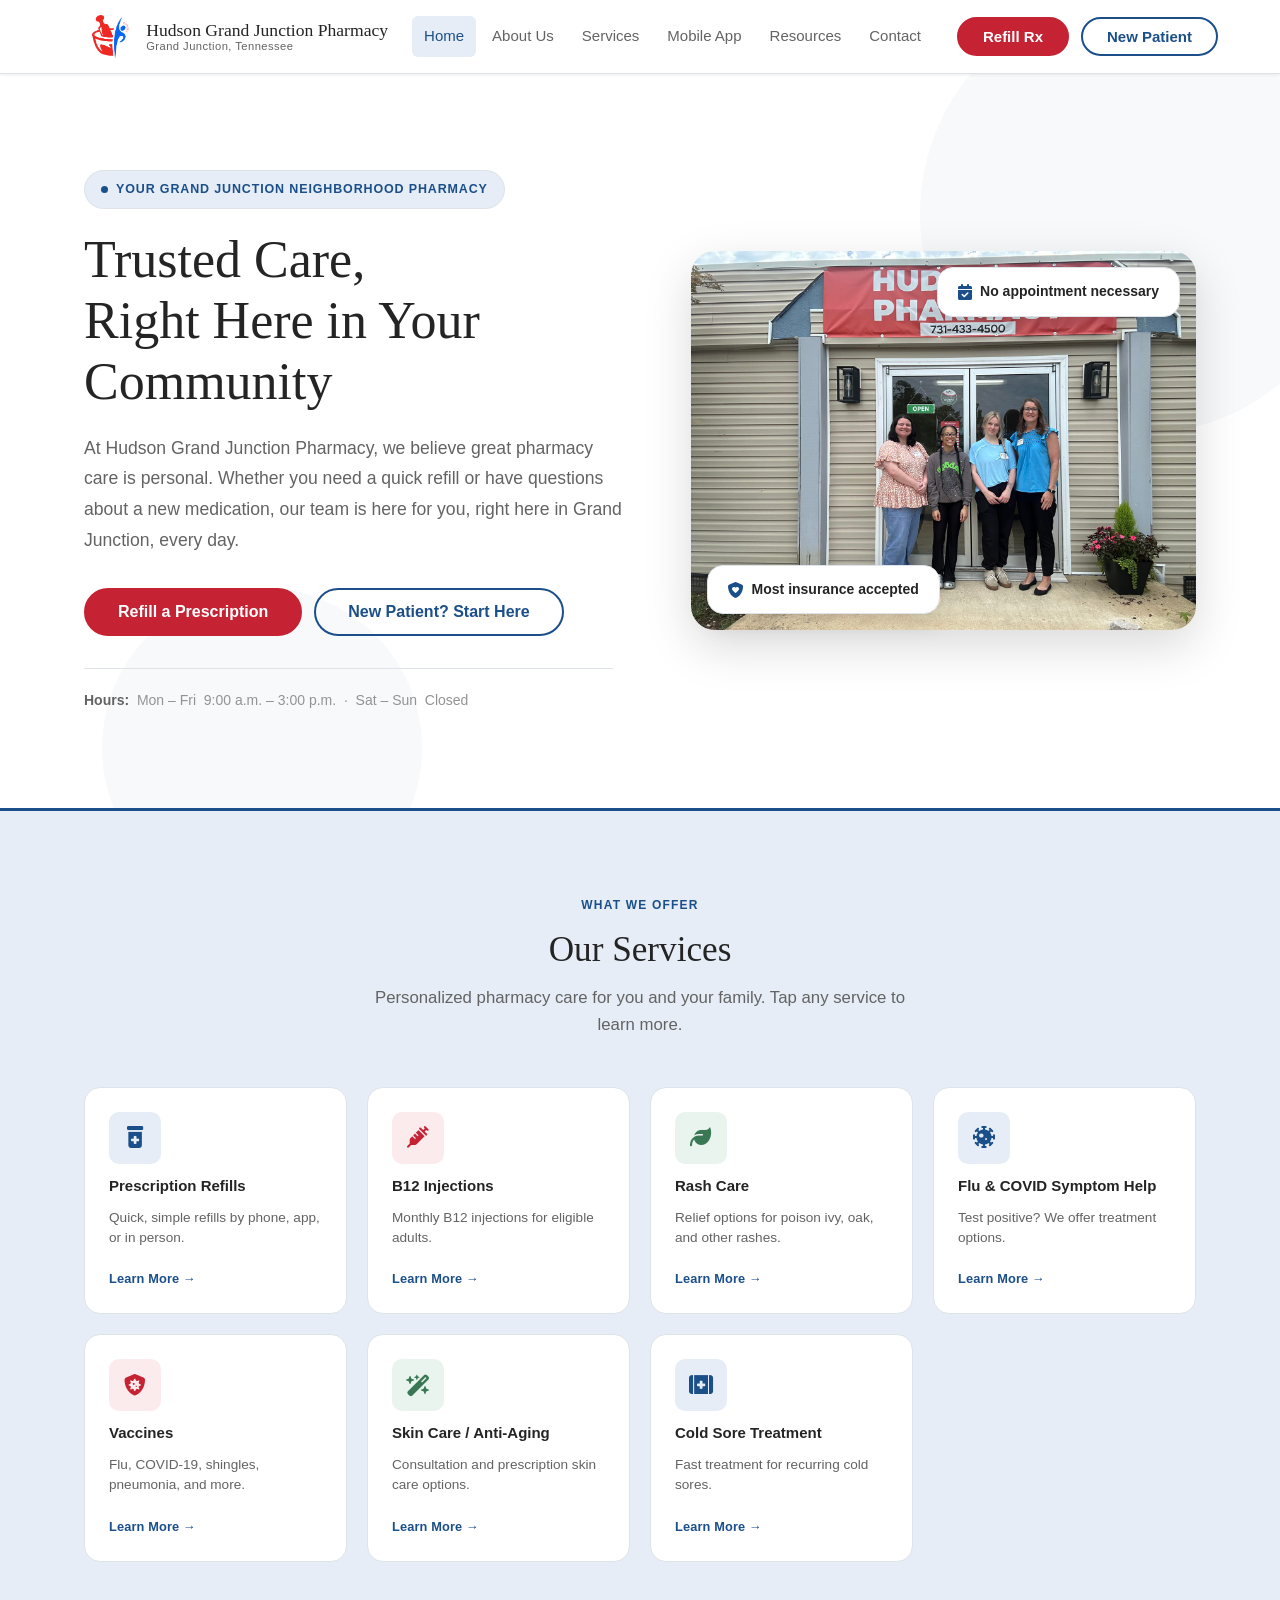
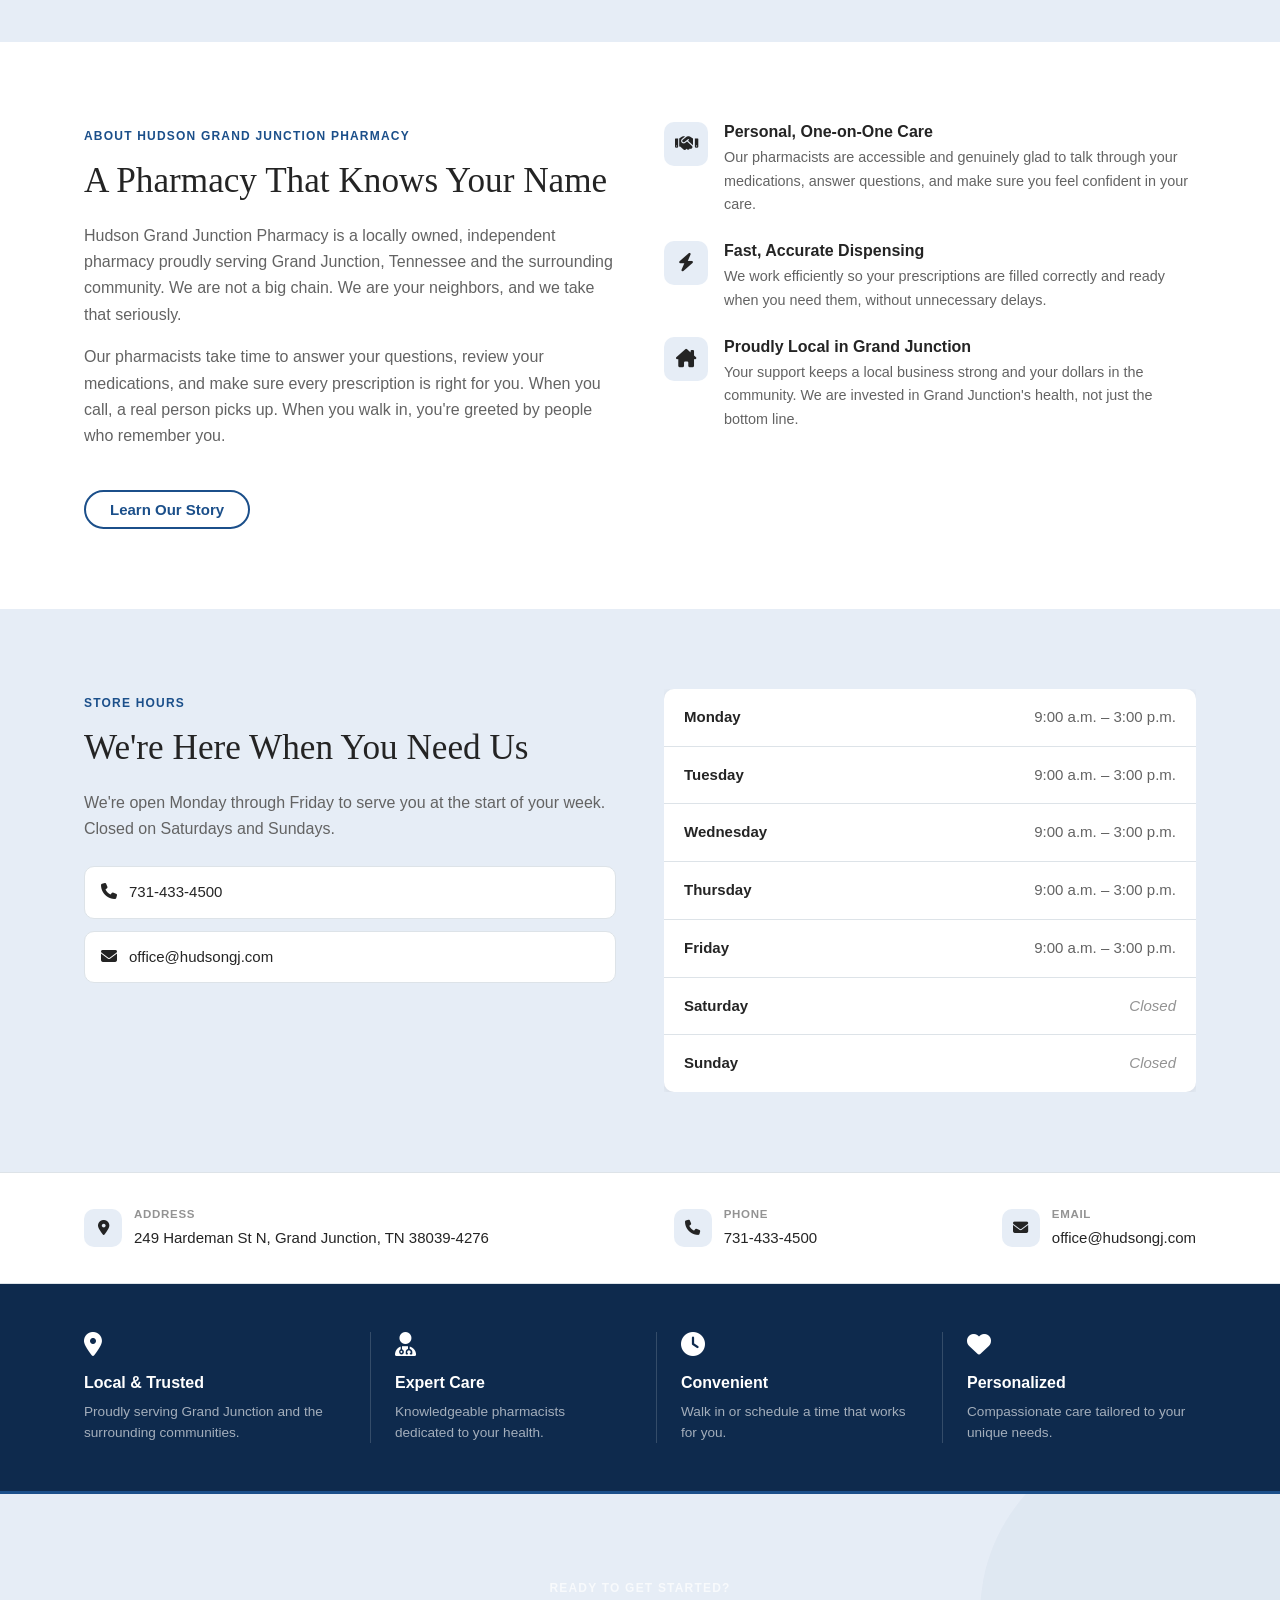
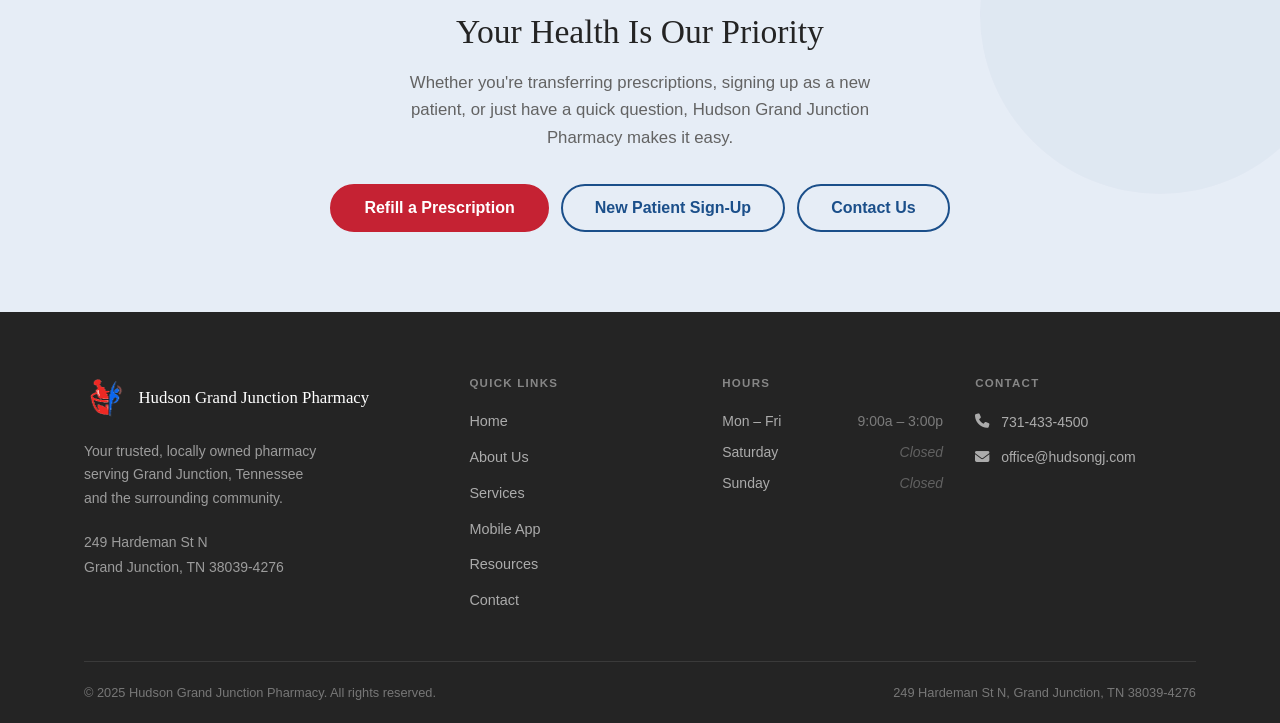
==== index.html @ 598e6543 "Redesign home and services pages with new theme - Home: split hero with storefront/team photo and fl" ====
<!DOCTYPE html>
<html lang="en">
<head>
  <meta charset="UTF-8" />
  <meta name="viewport" content="width=device-width, initial-scale=1.0" />
  <meta name="description" content="Hudson Grand Junction Pharmacy is your trusted, locally owned pharmacy in Grand Junction, Tennessee. Prescription refills, medication counseling, immunizations, and more, from a team that knows you by name." />
  <title>Hudson Grand Junction Pharmacy | Grand Junction, TN</title>
  <link rel="stylesheet" href="styles.css" />
  <link rel="stylesheet" href="https://cdnjs.cloudflare.com/ajax/libs/font-awesome/6.5.1/css/all.min.css" />
</head>
<body>

  <!-- ============================================================
       SITE HEADER - repeated on every page
       ============================================================ -->
  <header class="site-header">
    <div class="container header-inner">

      <a href="index.html" class="logo" aria-label="Hudson Grand Junction Pharmacy Home">
        <img src="assets/pharmacy-logo.png" alt="" class="logo-mark" />
        <div class="logo-text">
          <span class="logo-name">Hudson Grand Junction Pharmacy</span>
          <span class="logo-tagline">Grand Junction, Tennessee</span>
        </div>
      </a>

      <nav class="main-nav" id="main-nav" aria-label="Main navigation">
        <ul class="nav-list">
          <li><a href="index.html">Home</a></li>
          <li><a href="about.html">About Us</a></li>
          <li><a href="services.html">Services</a></li>
          <li><a href="mobile-app.html">Mobile App</a></li>
          <li><a href="resources.html">Resources</a></li>
          <li><a href="contact.html">Contact</a></li>
        </ul>
        <!-- These buttons are visible only in the mobile nav panel -->
        <div class="nav-mobile-actions">
          <a href="contact.html" class="btn btn-accent btn-lg">Refill a Prescription</a>
          <!-- TODO: Replace # with your new patient registration URL -->
          <a href="contact.html" class="btn btn-outline btn-lg">New Patient Sign-Up</a>
        </div>
      </nav>

      <!-- Desktop action buttons -->
      <div class="header-actions">
        <a href="contact.html" class="btn btn-accent">Refill Rx</a>
        <!-- TODO: Replace # with your new patient registration URL -->
        <a href="contact.html" class="btn btn-outline">New Patient</a>
      </div>

      <button
        class="mobile-menu-toggle"
        id="mobile-menu-toggle"
        aria-controls="main-nav"
        aria-expanded="false"
        aria-label="Toggle navigation menu"
      >
        <span></span>
        <span></span>
        <span></span>
      </button>

    </div>
  </header>
  <!-- ============================================================
       END SITE HEADER
       ============================================================ -->


  <main>

    <!-- ────────────────────────────────────────────────────────
         HERO
         ──────────────────────────────────────────────────────── -->
    <section class="hero" aria-labelledby="hero-heading">
      <div class="container">
        <div class="hero-grid">

          <div class="hero-content">

            <div class="hero-badge" aria-hidden="true">
              <span class="hero-badge-dot"></span>
              Your Grand Junction Neighborhood Pharmacy
            </div>

            <h1 id="hero-heading">
              Trusted Care,<br>
              Right Here in Your Community
            </h1>

            <p class="hero-sub">
              At Hudson Grand Junction Pharmacy, we believe great pharmacy care is personal.
              Whether you need a quick refill or have questions about a new
              medication, our team is here for you, right here in Grand Junction,
              every day.
            </p>

            <div class="hero-actions">
              <a href="contact.html" class="btn btn-accent btn-lg">Refill a Prescription</a>
              <!-- TODO: Replace # with your new patient registration URL -->
              <a href="contact.html" class="btn btn-outline btn-lg">New Patient? Start Here</a>
            </div>

            <p class="hero-note">
              <strong>Hours:</strong>&nbsp;
              Mon – Fri &nbsp;9:00 a.m. – 3:00 p.m.
              &nbsp;·&nbsp;
              Sat – Sun &nbsp;Closed
            </p>

          </div>

          <div class="hero-media">
            <img
              src="assets/img/storefront-team.jpg"
              alt="The Hudson Grand Junction Pharmacy team in front of the store"
              class="hero-photo"
              width="1600" height="1200"
            />
            <div class="hero-chip hero-chip--1">
              <i class="fa-solid fa-calendar-check" aria-hidden="true"></i>
              No appointment necessary
            </div>
            <div class="hero-chip hero-chip--2">
              <i class="fa-solid fa-shield-heart" aria-hidden="true"></i>
              Most insurance accepted
            </div>
          </div>

        </div>
      </div>
    </section>
    <!-- END HERO -->


    <!-- ────────────────────────────────────────────────────────
         OUR SERVICES GRID
         ──────────────────────────────────────────────────────── -->
    <section class="section section--alt" aria-labelledby="services-grid-heading">
      <div class="container">
        <div class="section-header section-header--center">
          <span class="section-label">What We Offer</span>
          <h2 id="services-grid-heading">Our Services</h2>
          <p>Personalized pharmacy care for you and your family. Tap any service to learn more.</p>
        </div>

        <div class="service-grid">

          <a href="services.html#svc-refills" class="service-square">
            <div class="service-square-icon" aria-hidden="true"><i class="fa-solid fa-prescription-bottle-medical"></i></div>
            <h3>Prescription Refills</h3>
            <p>Quick, simple refills by phone, app, or in person.</p>
            <span class="service-square-link" aria-hidden="true">Learn More →</span>
          </a>

          <a href="services.html#svc-b12" class="service-square">
            <div class="service-square-icon service-square-icon--accent" aria-hidden="true"><i class="fa-solid fa-syringe"></i></div>
            <h3>B12 Injections</h3>
            <p>Monthly B12 injections for eligible adults.</p>
            <span class="service-square-link" aria-hidden="true">Learn More →</span>
          </a>

          <a href="services.html#svc-rash" class="service-square">
            <div class="service-square-icon service-square-icon--green" aria-hidden="true"><i class="fa-solid fa-leaf"></i></div>
            <h3>Rash Care</h3>
            <p>Relief options for poison ivy, oak, and other rashes.</p>
            <span class="service-square-link" aria-hidden="true">Learn More →</span>
          </a>

          <a href="services.html#svc-flu-covid" class="service-square">
            <div class="service-square-icon" aria-hidden="true"><i class="fa-solid fa-virus-covid"></i></div>
            <h3>Flu &amp; COVID Symptom Help</h3>
            <p>Test positive? We offer treatment options.</p>
            <span class="service-square-link" aria-hidden="true">Learn More →</span>
          </a>

          <a href="services.html#svc-vaccines" class="service-square">
            <div class="service-square-icon service-square-icon--accent" aria-hidden="true"><i class="fa-solid fa-shield-virus"></i></div>
            <h3>Vaccines</h3>
            <p>Flu, COVID-19, shingles, pneumonia, and more.</p>
            <span class="service-square-link" aria-hidden="true">Learn More →</span>
          </a>

          <a href="services.html#svc-skin" class="service-square">
            <div class="service-square-icon service-square-icon--green" aria-hidden="true"><i class="fa-solid fa-wand-magic-sparkles"></i></div>
            <h3>Skin Care / Anti-Aging</h3>
            <p>Consultation and prescription skin care options.</p>
            <span class="service-square-link" aria-hidden="true">Learn More →</span>
          </a>

          <a href="services.html#svc-cold-sore" class="service-square">
            <div class="service-square-icon" aria-hidden="true"><i class="fa-solid fa-kit-medical"></i></div>
            <h3>Cold Sore Treatment</h3>
            <p>Fast treatment for recurring cold sores.</p>
            <span class="service-square-link" aria-hidden="true">Learn More →</span>
          </a>

        </div>
      </div>
    </section>
    <!-- END OUR SERVICES GRID -->


    <!-- ────────────────────────────────────────────────────────
         WELCOME / TRUST SECTION
         ──────────────────────────────────────────────────────── -->
    <section class="section section--white" aria-labelledby="welcome-heading">
      <div class="container">
        <div class="welcome-grid">

          <div class="welcome-text">
            <span class="section-label">About Hudson Grand Junction Pharmacy</span>
            <h2 id="welcome-heading">A Pharmacy That Knows Your Name</h2>
            <p>
              Hudson Grand Junction Pharmacy is a locally owned, independent pharmacy proudly serving
              Grand Junction, Tennessee and the surrounding community. We are not a big chain.
              We are your neighbors, and we take that seriously.
            </p>
            <p>
              Our pharmacists take time to answer your questions, review your medications,
              and make sure every prescription is right for you. When you call, a real person
              picks up. When you walk in, you're greeted by people who remember you.
            </p>
            <a href="about.html" class="btn btn-outline mt-6">Learn Our Story</a>
          </div>

          <div class="trust-points">

            <div class="trust-point">
              <div class="trust-point-icon" aria-hidden="true"><i class="fa-solid fa-handshake"></i></div>
              <div class="trust-point-body">
                <h4>Personal, One-on-One Care</h4>
                <p>Our pharmacists are accessible and genuinely glad to talk through your medications, answer questions, and make sure you feel confident in your care.</p>
              </div>
            </div>

            <div class="trust-point">
              <div class="trust-point-icon" aria-hidden="true"><i class="fa-solid fa-bolt"></i></div>
              <div class="trust-point-body">
                <h4>Fast, Accurate Dispensing</h4>
                <p>We work efficiently so your prescriptions are filled correctly and ready when you need them, without unnecessary delays.</p>
              </div>
            </div>

            <div class="trust-point">
              <div class="trust-point-icon" aria-hidden="true"><i class="fa-solid fa-house-chimney"></i></div>
              <div class="trust-point-body">
                <h4>Proudly Local in Grand Junction</h4>
                <p>Your support keeps a local business strong and your dollars in the community. We are invested in Grand Junction's health, not just the bottom line.</p>
              </div>
            </div>

          </div>

        </div>
      </div>
    </section>
    <!-- END WELCOME / TRUST SECTION -->


    <!-- ────────────────────────────────────────────────────────
         HOURS SECTION
         ──────────────────────────────────────────────────────── -->
    <section class="section section--alt" aria-labelledby="hours-heading">
      <div class="container">
        <div class="hours-grid">

          <div class="hours-info">
            <span class="section-label">Store Hours</span>
            <h2 id="hours-heading">We're Here When You Need Us</h2>
            <p>
              We're open Monday through Friday to serve you at the start of your week.
              Closed on Saturdays and Sundays.
            </p>
            <div class="hours-contact-links">
              <a href="tel:7314334500" class="hours-contact-link">
                <span aria-hidden="true"><i class="fa-solid fa-phone"></i></span>
                731-433-4500
              </a>
              <a href="mailto:office@hudsongj.com" class="hours-contact-link">
                <span aria-hidden="true"><i class="fa-solid fa-envelope"></i></span>
                office@hudsongj.com
              </a>
            </div>
          </div>

          <div class="hours-table-wrap">
            <table class="hours-table" aria-label="Pharmacy hours of operation">
              <tbody>
                <tr>
                  <td>Monday</td>
                  <td>9:00 a.m. – 3:00 p.m.</td>
                </tr>
                <tr>
                  <td>Tuesday</td>
                  <td>9:00 a.m. – 3:00 p.m.</td>
                </tr>
                <tr>
                  <td>Wednesday</td>
                  <td>9:00 a.m. – 3:00 p.m.</td>
                </tr>
                <tr>
                  <td>Thursday</td>
                  <td>9:00 a.m. – 3:00 p.m.</td>
                </tr>
                <tr>
                  <td>Friday</td>
                  <td>9:00 a.m. – 3:00 p.m.</td>
                </tr>
                <tr>
                  <td>Saturday</td>
                  <td class="hours-closed">Closed</td>
                </tr>
                <tr>
                  <td>Sunday</td>
                  <td class="hours-closed">Closed</td>
                </tr>
              </tbody>
            </table>
          </div>

        </div>
      </div>
    </section>
    <!-- END HOURS SECTION -->


    <!-- ────────────────────────────────────────────────────────
         CONTACT STRIP
         ──────────────────────────────────────────────────────── -->
    <div class="contact-strip" aria-label="Contact information summary">
      <div class="container">
        <div class="contact-strip-inner">

          <div class="contact-strip-item">
            <div class="contact-strip-icon" aria-hidden="true"><i class="fa-solid fa-location-dot"></i></div>
            <div>
              <strong>Address</strong>
              <span>249 Hardeman St N, Grand Junction, TN 38039-4276</span>
            </div>
          </div>

          <div class="contact-strip-item">
            <div class="contact-strip-icon" aria-hidden="true"><i class="fa-solid fa-phone"></i></div>
            <div>
              <strong>Phone</strong>
              <a href="tel:7314334500">731-433-4500</a>
            </div>
          </div>

          <div class="contact-strip-item">
            <div class="contact-strip-icon" aria-hidden="true"><i class="fa-solid fa-envelope"></i></div>
            <div>
              <strong>Email</strong>
              <a href="mailto:office@hudsongj.com">office@hudsongj.com</a>
            </div>
          </div>

        </div>
      </div>
    </div>
    <!-- END CONTACT STRIP -->


    <!-- ────────────────────────────────────────────────────────
         FEATURE STRIP
         ──────────────────────────────────────────────────────── -->
    <section class="feature-strip" aria-label="Why choose Hudson Grand Junction Pharmacy">
      <div class="container">
        <div class="feature-strip-grid">

          <div class="feature-strip-item">
            <div class="feature-strip-icon" aria-hidden="true"><i class="fa-solid fa-location-dot"></i></div>
            <h4>Local &amp; Trusted</h4>
            <p>Proudly serving Grand Junction and the surrounding communities.</p>
          </div>

          <div class="feature-strip-item">
            <div class="feature-strip-icon" aria-hidden="true"><i class="fa-solid fa-user-doctor"></i></div>
            <h4>Expert Care</h4>
            <p>Knowledgeable pharmacists dedicated to your health.</p>
          </div>

          <div class="feature-strip-item">
            <div class="feature-strip-icon" aria-hidden="true"><i class="fa-solid fa-clock"></i></div>
            <h4>Convenient</h4>
            <p>Walk in or schedule a time that works for you.</p>
          </div>

          <div class="feature-strip-item">
            <div class="feature-strip-icon" aria-hidden="true"><i class="fa-solid fa-heart"></i></div>
            <h4>Personalized</h4>
            <p>Compassionate care tailored to your unique needs.</p>
          </div>

        </div>
      </div>
    </section>
    <!-- END FEATURE STRIP -->


    <!-- ────────────────────────────────────────────────────────
         CTA STRIP
         ──────────────────────────────────────────────────────── -->
    <section class="cta-strip" aria-labelledby="cta-heading">
      <div class="container">
        <span class="section-label section-label--light">Ready to Get Started?</span>
        <h2 id="cta-heading">Your Health Is Our Priority</h2>
        <p>
          Whether you're transferring prescriptions, signing up as a new patient, or just
          have a quick question, Hudson Grand Junction Pharmacy makes it easy.
        </p>
        <div class="btn-group">
          <a href="contact.html" class="btn btn-accent btn-lg">Refill a Prescription</a>
          <!-- TODO: Replace # with your new patient registration URL -->
          <a href="contact.html" class="btn btn-outline btn-lg">New Patient Sign-Up</a>
          <a href="contact.html" class="btn btn-outline btn-lg">Contact Us</a>
        </div>
      </div>
    </section>
    <!-- END CTA STRIP -->

  </main>


  <!-- ============================================================
       SITE FOOTER - repeated on every page
       ============================================================ -->
  <footer class="site-footer" aria-label="Site footer">
    <div class="container">
      <div class="footer-grid">

        <div class="footer-col">
          <a href="index.html" class="footer-logo" aria-label="Hudson Grand Junction Pharmacy Home">
            <img src="assets/pharmacy-logo.png" alt="" class="footer-logo-mark" />
            <span class="footer-logo-name">Hudson Grand Junction Pharmacy</span>
          </a>
          <p class="footer-tagline">
            Your trusted, locally owned pharmacy serving Grand Junction, Tennessee
            and the surrounding community.
          </p>
          <address class="footer-address">
            249 Hardeman St N<br>
            Grand Junction, TN 38039-4276
          </address>
        </div>

        <div class="footer-col">
          <h4>Quick Links</h4>
          <nav class="footer-links" aria-label="Footer navigation">
            <a href="index.html">Home</a>
            <a href="about.html">About Us</a>
            <a href="services.html">Services</a>
            <a href="mobile-app.html">Mobile App</a>
            <a href="resources.html">Resources</a>
            <a href="contact.html">Contact</a>
          </nav>
        </div>

        <div class="footer-col">
          <h4>Hours</h4>
          <div class="footer-hours">
            <div class="footer-hours-row">
              <span>Mon – Fri</span>
              <span>9:00a – 3:00p</span>
            </div>
            <div class="footer-hours-row">
              <span>Saturday</span>
              <span class="closed">Closed</span>
            </div>
            <div class="footer-hours-row">
              <span>Sunday</span>
              <span class="closed">Closed</span>
            </div>
          </div>
        </div>

        <div class="footer-col">
          <h4>Contact</h4>
          <div class="footer-contact-links">
            <a href="tel:7314334500" class="footer-contact-link">
              <span aria-hidden="true"><i class="fa-solid fa-phone"></i></span> 731-433-4500
            </a>
            <a href="mailto:office@hudsongj.com" class="footer-contact-link">
              <span aria-hidden="true"><i class="fa-solid fa-envelope"></i></span> office@hudsongj.com
            </a>
          </div>
        </div>

      </div>

      <div class="footer-bottom">
        <span>&copy; 2025 Hudson Grand Junction Pharmacy. All rights reserved.</span>
        <span>249 Hardeman St N, Grand Junction, TN 38039-4276</span>
      </div>
    </div>
  </footer>
  <!-- ============================================================
       END SITE FOOTER
       ============================================================ -->


  <script src="script.js"></script>
</body>
</html>
---- styles.css ----
/* ==================================================
   Hudson Grand Junction Pharmacy - Main Stylesheet
   styles.css
   ==================================================

   Table of Contents
   -------------------------------------------------
   1.  CSS Custom Properties
   2.  Reset & Base
   3.  Typography
   4.  Container & Layout
   5.  Buttons
   6.  Site Header & Logo
   7.  Navigation
   8.  Mobile Menu Toggle
   9.  Home Hero
   10. Quick Action Cards
   11. Welcome / Trust Section
   12. Hours Section
   13. Contact Info Strip
   14. CTA Strip
   15. Subpage Hero (Interior Pages)
   16. Content Sections (Shared)
   17. Service Items
   18. Value / Feature Cards
   19. About Page
   20. Mobile App Page
   21. Resources & FAQ Page
   22. Contact Page
   23. Contact Form
   24. Map Placeholder
   25. Site Footer
   26. Utilities
   27. Responsive - Tablet (max-width: 960px)
   28. Responsive - Mobile (max-width: 640px)
   ================================================== */


/* ─── 1. CSS Custom Properties ─────────────────────────────── */

:root {
  /* Brand colors */
  --clr-primary:         #1B4F8A;
  --clr-primary-dark:    #153E6E;
  --clr-primary-darker:  #0E2A4D;
  --clr-primary-light:   #E6EDF6;

  --clr-accent:          #C52233;
  --clr-accent-dark:     #A41C2B;
  --clr-accent-light:    #FCEBED;

  --clr-green:           #3A7855;
  --clr-green-light:     #E8F4ED;

  /* Neutrals */
  --clr-text:            #242424;
  --clr-text-muted:      #636363;
  --clr-text-light:      #939393;
  --clr-bg:              #FFFFFF;
  --clr-bg-alt:          #E6EDF6;
  --clr-white:           #FFFFFF;
  --clr-border:          #DDE3E8;
  --clr-border-dark:     #C5CDD4;

  /* Spacing scale */
  --sp-1:   0.25rem;
  --sp-2:   0.5rem;
  --sp-3:   0.75rem;
  --sp-4:   1rem;
  --sp-5:   1.25rem;
  --sp-6:   1.5rem;
  --sp-8:   2rem;
  --sp-10:  2.5rem;
  --sp-12:  3rem;
  --sp-16:  4rem;
  --sp-20:  5rem;
  --sp-24:  6rem;

  /* Border radius */
  --r-xs:   4px;
  --r-sm:   6px;
  --r:      10px;
  --r-lg:   16px;
  --r-xl:   24px;
  --r-full: 9999px;

  /* Shadows */
  --sh-xs: 0 1px 3px rgba(0, 0, 0, 0.07);
  --sh-sm: 0 2px 8px rgba(0, 0, 0, 0.09);
  --sh:    0 4px 16px rgba(0, 0, 0, 0.11);
  --sh-md: 0 8px 24px rgba(0, 0, 0, 0.13);
  --sh-lg: 0 16px 48px rgba(0, 0, 0, 0.15);

  /* Typography */
  --font-body:  -apple-system, BlinkMacSystemFont, 'Segoe UI', Roboto,
                Oxygen-Sans, Ubuntu, Cantarell, 'Helvetica Neue', sans-serif;
  --font-serif: Georgia, 'Palatino Linotype', 'Book Antiqua', Palatino, serif;

  /* Layout */
  --max-w:  1160px;
  --hdr-h:  74px;

  /* Transitions */
  --tr:      0.18s ease;
  --tr-slow: 0.30s ease;
}


/* ─── 2. Reset & Base ───────────────────────────────────────── */

*,
*::before,
*::after {
  box-sizing: border-box;
  margin: 0;
  padding: 0;
}

html {
  scroll-behavior: smooth;
  -webkit-text-size-adjust: 100%;
}

body {
  font-family: var(--font-body);
  font-size: 1rem;
  line-height: 1.65;
  color: var(--clr-text);
  background-color: var(--clr-bg);
  -webkit-font-smoothing: antialiased;
  -moz-osx-font-smoothing: grayscale;
}

body.nav-is-open {
  overflow: hidden;
}

img {
  max-width: 100%;
  height: auto;
  display: block;
}

a {
  color: var(--clr-primary);
  text-decoration: none;
  transition: color var(--tr);
}

a:hover {
  color: var(--clr-primary-dark);
}

ul,
ol {
  list-style: none;
}

table {
  border-collapse: collapse;
  width: 100%;
}

input,
textarea,
select,
button {
  font-family: inherit;
  font-size: inherit;
}


/* ─── 3. Typography ─────────────────────────────────────────── */

h1,
h2,
h3,
h4,
h5,
h6 {
  font-family: var(--font-serif);
  line-height: 1.25;
  color: var(--clr-text);
  font-weight: normal;
}

h1 { font-size: clamp(2rem, 5vw, 3rem); }
h2 { font-size: clamp(1.6rem, 3.5vw, 2.2rem); }
h3 { font-size: clamp(1.15rem, 2.5vw, 1.5rem); }
h4 { font-size: 1rem;      font-family: var(--font-body); font-weight: 700; }
h5 { font-size: 0.9375rem; font-family: var(--font-body); font-weight: 700; }

p {
  margin-bottom: var(--sp-4);
  color: var(--clr-text-muted);
  max-width: 68ch;
}

p:last-child {
  margin-bottom: 0;
}

strong {
  color: var(--clr-text);
  font-weight: 600;
}

/* Eyebrow / section labels */
.section-label {
  display: inline-block;
  font-family: var(--font-body);
  font-size: 0.75rem;
  font-weight: 700;
  letter-spacing: 0.1em;
  text-transform: uppercase;
  color: var(--clr-primary);
  margin-bottom: var(--sp-3);
}

.section-label--accent {
  color: var(--clr-accent);
}

.section-label--light {
  color: rgba(255, 255, 255, 0.70);
}


/* ─── 4. Container & Layout ─────────────────────────────────── */

.container {
  width: 100%;
  max-width: var(--max-w);
  margin-left: auto;
  margin-right: auto;
  padding-left: var(--sp-6);
  padding-right: var(--sp-6);
}

.section {
  padding-top: var(--sp-20);
  padding-bottom: var(--sp-20);
}

.section--sm {
  padding-top: var(--sp-12);
  padding-bottom: var(--sp-12);
}

.section--lg {
  padding-top: var(--sp-24);
  padding-bottom: var(--sp-24);
}

.section--alt   { background-color: var(--clr-bg-alt); }
.section--white { background-color: var(--clr-white); }
.section--primary { background-color: var(--clr-primary-light); color: var(--clr-text); }
.section--dark    { background-color: #242424; color: var(--clr-white); }

.section-header {
  margin-bottom: var(--sp-12);
}

.section-header h2 {
  margin-bottom: var(--sp-3);
}

.section-header p {
  font-size: 1.05rem;
  max-width: 60ch;
}

.section-header--center {
  text-align: center;
}

.section-header--center p {
  margin-left: auto;
  margin-right: auto;
}

/* Grid helpers */
.grid-2 {
  display: grid;
  grid-template-columns: 1fr 1fr;
  gap: var(--sp-8);
  align-items: start;
}

.grid-3 {
  display: grid;
  grid-template-columns: repeat(3, 1fr);
  gap: var(--sp-6);
}

.grid-4 {
  display: grid;
  grid-template-columns: repeat(4, 1fr);
  gap: var(--sp-6);
}


/* ─── 5. Buttons ────────────────────────────────────────────── */

.btn {
  display: inline-flex;
  align-items: center;
  justify-content: center;
  gap: var(--sp-2);
  padding: 0.625rem var(--sp-6);
  border: 2px solid transparent;
  border-radius: var(--r-full);
  font-family: var(--font-body);
  font-size: 0.9375rem;
  font-weight: 600;
  line-height: 1;
  cursor: pointer;
  text-decoration: none;
  white-space: nowrap;
  transition: background-color var(--tr), color var(--tr),
              border-color var(--tr), transform var(--tr), box-shadow var(--tr);
  -webkit-user-select: none;
  user-select: none;
}

.btn:focus-visible {
  outline: 3px solid var(--clr-accent);
  outline-offset: 3px;
}

.btn:active {
  transform: translateY(1px);
}

/* Primary - teal fill */
.btn-primary {
  background-color: var(--clr-primary);
  border-color: var(--clr-primary);
  color: var(--clr-white);
}

.btn-primary:hover {
  background-color: var(--clr-primary-dark);
  border-color: var(--clr-primary-dark);
  color: var(--clr-white);
  box-shadow: var(--sh-sm);
}

/* Accent - orange fill (main CTA) */
.btn-accent {
  background-color: var(--clr-accent);
  border-color: var(--clr-accent);
  color: var(--clr-white);
}

.btn-accent:hover {
  background-color: var(--clr-accent-dark);
  border-color: var(--clr-accent-dark);
  color: var(--clr-white);
  box-shadow: var(--sh-sm);
}

/* Outline - teal border on light background */
.btn-outline {
  background-color: transparent;
  border-color: var(--clr-primary);
  color: var(--clr-primary);
}

.btn-outline:hover {
  background-color: var(--clr-primary);
  color: var(--clr-white);
}

/* Outline white - white border on dark background */
.btn-outline-white {
  background-color: transparent;
  border-color: rgba(255, 255, 255, 0.70);
  color: var(--clr-white);
}

.btn-outline-white:hover {
  background-color: var(--clr-white);
  border-color: var(--clr-white);
  color: var(--clr-primary-dark);
}

/* Ghost */
.btn-ghost {
  background-color: transparent;
  border-color: transparent;
  color: var(--clr-primary);
  padding-left: var(--sp-3);
  padding-right: var(--sp-3);
}

.btn-ghost:hover {
  background-color: var(--clr-primary-light);
  color: var(--clr-primary-dark);
}

/* Sizes */
.btn-sm {
  padding: var(--sp-2) var(--sp-4);
  font-size: 0.875rem;
}

.btn-lg {
  padding: 0.875rem var(--sp-8);
  font-size: 1rem;
}

/* Button group */
.btn-group {
  display: flex;
  flex-wrap: wrap;
  gap: var(--sp-3);
  align-items: center;
}


/* ─── 6. Site Header & Logo ─────────────────────────────────── */

.site-header {
  position: sticky;
  top: 0;
  left: 0;
  right: 0;
  z-index: 100;
  height: var(--hdr-h);
  background-color: var(--clr-white);
  border-bottom: 1px solid var(--clr-border);
  box-shadow: var(--sh-xs);
}

.header-inner {
  display: flex;
  align-items: center;
  gap: var(--sp-6);
  height: 100%;
}

.logo {
  display: flex;
  align-items: center;
  gap: var(--sp-3);
  text-decoration: none;
  flex-shrink: 0;
}

.logo-mark {
  width: auto;
  height: 52px;
  object-fit: contain;
  display: block;
  flex-shrink: 0;
  transition: opacity var(--tr);
}

.logo:hover .logo-mark {
  opacity: 0.85;
}

.logo-text {
  display: flex;
  flex-direction: column;
  line-height: 1.15;
}

.logo-name {
  font-family: var(--font-serif);
  font-size: 1.1rem;
  color: var(--clr-text);
  font-weight: normal;
  transition: color var(--tr);
}

.logo-tagline {
  font-size: 0.7rem;
  color: var(--clr-text-muted);
  letter-spacing: 0.04em;
}

.logo:hover .logo-name {
  color: var(--clr-primary);
}


/* ─── 7. Navigation ─────────────────────────────────────────── */

.main-nav {
  margin-left: auto;
}

.nav-list {
  display: flex;
  align-items: center;
  gap: var(--sp-1);
}

.nav-list a {
  display: block;
  padding: var(--sp-2) var(--sp-3);
  font-size: 0.9375rem;
  font-weight: 500;
  color: var(--clr-text-muted);
  border-radius: var(--r-sm);
  text-decoration: none;
  white-space: nowrap;
  transition: color var(--tr), background-color var(--tr);
}

.nav-list a:hover,
.nav-list a.active {
  color: var(--clr-primary);
  background-color: var(--clr-primary-light);
}

.header-actions {
  display: flex;
  align-items: center;
  gap: var(--sp-3);
  flex-shrink: 0;
}

/* Mobile actions shown inside the open nav panel */
.nav-mobile-actions {
  display: none;
}


/* ─── 8. Mobile Menu Toggle ─────────────────────────────────── */

.mobile-menu-toggle {
  display: none;
  flex-direction: column;
  justify-content: center;
  gap: 5px;
  width: 40px;
  height: 40px;
  background: none;
  border: none;
  border-radius: var(--r-sm);
  cursor: pointer;
  padding: var(--sp-2);
  margin-left: auto;
  flex-shrink: 0;
  transition: background-color var(--tr);
}

.mobile-menu-toggle:hover {
  background-color: var(--clr-primary-light);
}

.mobile-menu-toggle span {
  display: block;
  width: 100%;
  height: 2px;
  background-color: var(--clr-text);
  border-radius: 2px;
  transition: transform var(--tr), opacity var(--tr);
  transform-origin: center;
}

.mobile-menu-toggle.is-active span:nth-child(1) {
  transform: translateY(7px) rotate(45deg);
}

.mobile-menu-toggle.is-active span:nth-child(2) {
  opacity: 0;
  transform: scaleX(0);
}

.mobile-menu-toggle.is-active span:nth-child(3) {
  transform: translateY(-7px) rotate(-45deg);
}


/* ─── 9. Home Hero ──────────────────────────────────────────── */

.hero {
  background: var(--clr-white);
  color: var(--clr-text);
  padding: var(--sp-24) 0;
  position: relative;
  overflow: hidden;
  border-bottom: 3px solid var(--clr-primary);
}

/* Decorative background shapes */
.hero::before {
  content: '';
  position: absolute;
  top: -80px;
  right: -80px;
  width: 440px;
  height: 440px;
  background: rgba(27, 79, 138, 0.03);
  border-radius: 50%;
  pointer-events: none;
}

.hero::after {
  content: '';
  position: absolute;
  bottom: -100px;
  left: 8%;
  width: 320px;
  height: 320px;
  background: rgba(27, 79, 138, 0.03);
  border-radius: 50%;
  pointer-events: none;
}

.hero-inner {
  position: relative;
  z-index: 1;
  max-width: 720px;
}

.hero-badge {
  display: inline-flex;
  align-items: center;
  gap: var(--sp-2);
  background: var(--clr-primary-light);
  border: 1px solid var(--clr-border);
  border-radius: var(--r-full);
  padding: var(--sp-2) var(--sp-4);
  font-size: 0.78rem;
  font-weight: 700;
  letter-spacing: 0.07em;
  text-transform: uppercase;
  color: var(--clr-primary);
  margin-bottom: var(--sp-5);
}

.hero-badge-dot {
  width: 7px;
  height: 7px;
  background-color: var(--clr-primary);
  border-radius: 50%;
  display: inline-block;
  flex-shrink: 0;
}

.hero h1 {
  color: var(--clr-text);
  margin-bottom: var(--sp-5);
  font-size: clamp(2.1rem, 5vw, 3.25rem);
  line-height: 1.18;
}

.hero-sub {
  font-size: 1.1rem;
  color: var(--clr-text-muted);
  max-width: 55ch;
  line-height: 1.75;
  margin-bottom: var(--sp-8);
}

.hero-actions {
  display: flex;
  flex-wrap: wrap;
  gap: var(--sp-3);
  align-items: center;
  margin-bottom: var(--sp-8);
}

.hero-note {
  font-size: 0.875rem;
  color: var(--clr-text-light);
  border-top: 1px solid var(--clr-border);
  padding-top: var(--sp-5);
}

.hero-note strong {
  color: var(--clr-text-muted);
}


/* ─── 10. Quick Action Cards ────────────────────────────────── */

.action-cards {
  display: grid;
  grid-template-columns: repeat(4, 1fr);
  gap: var(--sp-5);
}

.action-card {
  background-color: var(--clr-white);
  border-radius: var(--r-lg);
  box-shadow: var(--sh);
  padding: var(--sp-8) var(--sp-6);
  text-align: center;
  text-decoration: none;
  color: var(--clr-text);
  border: 1px solid var(--clr-border);
  display: flex;
  flex-direction: column;
  align-items: center;
  gap: var(--sp-3);
  transition: transform var(--tr-slow), box-shadow var(--tr-slow), border-color var(--tr);
}

.action-card:hover {
  transform: translateY(-5px);
  box-shadow: var(--sh-lg);
  border-color: var(--clr-primary);
  color: var(--clr-text);
}

.action-card-icon {
  width: 56px;
  height: 56px;
  border-radius: var(--r);
  display: flex;
  align-items: center;
  justify-content: center;
  font-size: 1.4rem;
  flex-shrink: 0;
}

.action-card-icon--primary { background-color: var(--clr-primary-light); color: var(--clr-primary); }
.action-card-icon--accent  { background-color: var(--clr-accent-light);  color: var(--clr-accent); }
.action-card-icon--green   { background-color: var(--clr-green-light);   color: var(--clr-green); }

.action-card h3 {
  font-family: var(--font-body);
  font-size: 0.9375rem;
  font-weight: 700;
  color: var(--clr-text);
  line-height: 1.3;
}

.action-card p {
  font-size: 0.875rem;
  color: var(--clr-text-muted);
  margin: 0;
  max-width: none;
  line-height: 1.55;
}

.action-card-arrow {
  font-size: 1rem;
  color: var(--clr-primary);
  font-weight: 700;
  margin-top: var(--sp-1);
}


/* ─── 11. Welcome / Trust Section ───────────────────────────── */

.welcome-grid {
  display: grid;
  grid-template-columns: 1fr 1fr;
  gap: var(--sp-12);
  align-items: start;
}

.welcome-text h2 {
  margin-bottom: var(--sp-5);
}

.trust-points {
  display: flex;
  flex-direction: column;
  gap: var(--sp-6);
}

.trust-point {
  display: flex;
  gap: var(--sp-4);
  align-items: flex-start;
}

.trust-point-icon {
  width: 44px;
  height: 44px;
  flex-shrink: 0;
  background-color: var(--clr-primary-light);
  border-radius: var(--r);
  display: flex;
  align-items: center;
  justify-content: center;
  font-size: 1.15rem;
}

.trust-point-body h4 {
  margin-bottom: var(--sp-1);
}

.trust-point-body p {
  font-size: 0.9rem;
  margin: 0;
  max-width: none;
}


/* ─── 12. Hours Section ─────────────────────────────────────── */

.hours-grid {
  display: grid;
  grid-template-columns: 1fr 1fr;
  gap: var(--sp-12);
  align-items: start;
}

.hours-info h2 {
  margin-bottom: var(--sp-5);
}

.hours-table-wrap {
  overflow-x: auto;
}

.hours-table {
  width: 100%;
  border-radius: var(--r);
  overflow: hidden;
  box-shadow: var(--sh-sm);
  background-color: var(--clr-white);
}

.hours-table tr {
  border-bottom: 1px solid var(--clr-border);
}

.hours-table tr:last-child {
  border-bottom: none;
}

.hours-table td {
  padding: var(--sp-4) var(--sp-5);
  font-size: 0.9375rem;
}

.hours-table td:first-child {
  font-weight: 600;
  color: var(--clr-text);
  width: 50%;
}

.hours-table td:last-child {
  color: var(--clr-text-muted);
  text-align: right;
}

.hours-closed {
  color: var(--clr-text-light) !important;
  font-style: italic;
}

.hours-contact-links {
  display: flex;
  flex-direction: column;
  gap: var(--sp-3);
  margin-top: var(--sp-6);
}

.hours-contact-link {
  display: flex;
  align-items: center;
  gap: var(--sp-3);
  font-size: 0.9375rem;
  font-weight: 500;
  color: var(--clr-text);
  text-decoration: none;
  padding: var(--sp-3) var(--sp-4);
  background-color: var(--clr-white);
  border-radius: var(--r);
  border: 1px solid var(--clr-border);
  transition: border-color var(--tr), box-shadow var(--tr), color var(--tr);
}

.hours-contact-link:hover {
  border-color: var(--clr-primary);
  box-shadow: var(--sh-sm);
  color: var(--clr-primary);
}

.hours-contact-link span {
  font-size: 1rem;
}


/* ─── 13. Contact Info Strip ────────────────────────────────── */

.contact-strip {
  background-color: var(--clr-white);
  border-top: 1px solid var(--clr-border);
  border-bottom: 1px solid var(--clr-border);
}

.contact-strip-inner {
  display: flex;
  align-items: center;
  justify-content: space-between;
  gap: var(--sp-6);
  flex-wrap: wrap;
  padding: var(--sp-8) 0;
}

.contact-strip-item {
  display: flex;
  align-items: center;
  gap: var(--sp-3);
  font-size: 0.9375rem;
}

.contact-strip-icon {
  width: 38px;
  height: 38px;
  background-color: var(--clr-primary-light);
  border-radius: var(--r);
  display: flex;
  align-items: center;
  justify-content: center;
  font-size: 0.95rem;
  flex-shrink: 0;
}

.contact-strip-item strong {
  display: block;
  font-size: 0.72rem;
  text-transform: uppercase;
  letter-spacing: 0.06em;
  color: var(--clr-text-light);
  margin-bottom: 2px;
  font-weight: 700;
}

.contact-strip-item a,
.contact-strip-item span {
  color: var(--clr-text);
  font-weight: 500;
}

.contact-strip-item a:hover {
  color: var(--clr-primary);
}


/* ─── 14. CTA Strip ─────────────────────────────────────────── */

.cta-strip {
  background: var(--clr-primary-light);
  color: var(--clr-text);
  padding: var(--sp-20) 0;
  text-align: center;
  position: relative;
  overflow: hidden;
  border-top: 3px solid var(--clr-primary);
}

.cta-strip::before {
  content: '';
  position: absolute;
  top: -60px;
  right: -60px;
  width: 360px;
  height: 360px;
  background: rgba(27, 79, 138, 0.03);
  border-radius: 50%;
  pointer-events: none;
}

.cta-strip h2 {
  color: var(--clr-text);
  margin-bottom: var(--sp-4);
  font-size: clamp(1.5rem, 3.5vw, 2.1rem);
  position: relative;
  z-index: 1;
}

.cta-strip p {
  color: var(--clr-text-muted);
  max-width: 54ch;
  margin-left: auto;
  margin-right: auto;
  margin-bottom: var(--sp-8);
  font-size: 1.05rem;
  position: relative;
  z-index: 1;
}

.cta-strip .btn-group {
  justify-content: center;
  position: relative;
  z-index: 1;
}


/* ─── 15. Subpage Hero ──────────────────────────────────────── */

.page-hero {
  background: var(--clr-white);
  color: var(--clr-text);
  padding: var(--sp-16) 0;
  position: relative;
  overflow: hidden;
  border-bottom: 3px solid var(--clr-primary);
}

.page-hero::before {
  content: '';
  position: absolute;
  top: -60px;
  right: -60px;
  width: 300px;
  height: 300px;
  background: rgba(27, 79, 138, 0.03);
  border-radius: 50%;
  pointer-events: none;
}

.page-hero-inner {
  position: relative;
  z-index: 1;
}

.page-hero h1 {
  color: var(--clr-text);
  margin-bottom: var(--sp-3);
  font-size: clamp(1.8rem, 4vw, 2.6rem);
}

.page-hero p {
  color: var(--clr-text-muted);
  font-size: 1.05rem;
  max-width: 58ch;
  margin: 0;
}

.breadcrumb {
  display: flex;
  align-items: center;
  gap: var(--sp-2);
  font-size: 0.85rem;
  color: var(--clr-text-light);
  margin-bottom: var(--sp-4);
}

.breadcrumb a {
  color: var(--clr-text-muted);
  text-decoration: none;
  transition: color var(--tr);
}

.breadcrumb a:hover {
  color: var(--clr-primary);
}

.breadcrumb-sep {
  opacity: 0.45;
}


/* ─── 16. Content Sections (Shared) ────────────────────────── */

.prose p {
  max-width: none;
  font-size: 1.0125rem;
  line-height: 1.78;
  color: var(--clr-text-muted);
  margin-bottom: var(--sp-5);
}

.content-lead {
  font-size: 1.15rem;
  color: var(--clr-text-muted);
  line-height: 1.78;
  max-width: 72ch;
  margin-bottom: var(--sp-6);
}


/* ─── 17. Service Items ─────────────────────────────────────── */

.service-list {
  display: flex;
  flex-direction: column;
  gap: var(--sp-4);
}

.service-item {
  display: grid;
  grid-template-columns: 64px 1fr;
  gap: var(--sp-6);
  align-items: start;
  background-color: var(--clr-white);
  border-radius: var(--r-lg);
  border: 1px solid var(--clr-border);
  padding: var(--sp-8);
  transition: border-color var(--tr), box-shadow var(--tr);
}

.service-item:hover {
  border-color: var(--clr-primary);
  box-shadow: var(--sh);
}

.service-item-icon {
  width: 56px;
  height: 56px;
  background-color: var(--clr-primary-light);
  border-radius: var(--r);
  display: flex;
  align-items: center;
  justify-content: center;
  font-size: 1.35rem;
  flex-shrink: 0;
}

.service-item-icon--accent { background-color: var(--clr-accent-light); }
.service-item-icon--green  { background-color: var(--clr-green-light);  }

.service-item-body h3 {
  font-size: 1.15rem;
  margin-bottom: var(--sp-2);
}

.service-item-body p {
  font-size: 0.95rem;
  max-width: none;
  margin-bottom: var(--sp-5);
}

.service-item-body .btn {
  font-size: 0.875rem;
  padding: 0.5rem var(--sp-4);
}


/* ─── 18. Value / Feature Cards ─────────────────────────────── */

.feature-card {
  background-color: var(--clr-white);
  border-radius: var(--r-lg);
  border: 1px solid var(--clr-border);
  padding: var(--sp-8) var(--sp-6);
  text-align: center;
  transition: transform var(--tr-slow), box-shadow var(--tr-slow);
}

.feature-card:hover {
  transform: translateY(-4px);
  box-shadow: var(--sh);
}

.feature-card-icon {
  width: 60px;
  height: 60px;
  margin: 0 auto var(--sp-5);
  background-color: var(--clr-primary-light);
  border-radius: var(--r-lg);
  display: flex;
  align-items: center;
  justify-content: center;
  font-size: 1.4rem;
}

.feature-card h3 {
  font-size: 1.05rem;
  margin-bottom: var(--sp-3);
}

.feature-card p {
  font-size: 0.9rem;
  margin: 0;
  max-width: none;
}


/* ─── 19. About Page ────────────────────────────────────────── */

.story-grid {
  display: grid;
  grid-template-columns: 1fr 1fr;
  gap: var(--sp-16);
  align-items: start;
}

.story-callout {
  background-color: var(--clr-primary-light);
  border-left: 4px solid var(--clr-primary);
  border-radius: 0 var(--r) var(--r) 0;
  padding: var(--sp-6) var(--sp-8);
  margin-top: var(--sp-6);
}

.story-callout p {
  font-size: 1rem;
  color: var(--clr-primary-dark);
  margin: 0;
  max-width: none;
  font-style: italic;
  line-height: 1.75;
}

.story-aside {
  background-color: var(--clr-white);
  border-radius: var(--r-lg);
  border: 1px solid var(--clr-border);
  padding: var(--sp-8);
  box-shadow: var(--sh-sm);
}

.story-aside h3 {
  font-size: 1.2rem;
  margin-bottom: var(--sp-6);
}

.aside-list {
  display: flex;
  flex-direction: column;
  gap: var(--sp-4);
}

.aside-list-item {
  display: flex;
  align-items: flex-start;
  gap: var(--sp-3);
  font-size: 0.9375rem;
  color: var(--clr-text-muted);
  line-height: 1.6;
}

.aside-list-item::before {
  content: '\f00c';
  font-family: 'Font Awesome 6 Free';
  font-weight: 900;
  color: var(--clr-green);
  flex-shrink: 0;
  font-size: 0.9rem;
  margin-top: 2px;
}

.value-cards {
  display: grid;
  grid-template-columns: repeat(3, 1fr);
  gap: var(--sp-5);
}

.value-card {
  background-color: var(--clr-white);
  border-radius: var(--r-lg);
  border: 1px solid var(--clr-border);
  padding: var(--sp-8) var(--sp-6);
  transition: border-color var(--tr), box-shadow var(--tr);
}

.value-card:hover {
  border-color: var(--clr-primary);
  box-shadow: var(--sh-sm);
}

.value-card-icon {
  font-size: 1.75rem;
  margin-bottom: var(--sp-4);
  display: block;
  line-height: 1;
}

.value-card h3 {
  font-family: var(--font-body);
  font-size: 1rem;
  font-weight: 700;
  margin-bottom: var(--sp-3);
}

.value-card p {
  font-size: 0.9rem;
  margin: 0;
  max-width: none;
  line-height: 1.65;
}


/* ─── 20. Mobile App Page ───────────────────────────────────── */

.app-intro-grid {
  display: grid;
  grid-template-columns: 1fr 1.1fr;
  gap: var(--sp-12);
  align-items: center;
}

.app-visual {
  background: linear-gradient(
    145deg,
    var(--clr-primary-light) 0%,
    var(--clr-bg-alt) 100%
  );
  border-radius: var(--r-xl);
  border: 1px solid var(--clr-border);
  aspect-ratio: 9 / 14;
  max-height: 500px;
  display: flex;
  flex-direction: column;
  align-items: center;
  justify-content: center;
  gap: var(--sp-4);
  box-shadow: var(--sh-md);
}

.app-visual-icon {
  font-size: 4rem;
  line-height: 1;
}

.app-visual-label {
  font-size: 0.9rem;
  color: var(--clr-text-muted);
  text-align: center;
  max-width: 18ch;
  margin: 0;
  line-height: 1.55;
}

.app-intro-text h2 {
  margin-bottom: var(--sp-4);
}

.app-intro-text p {
  max-width: none;
}

.app-store-buttons {
  display: flex;
  flex-wrap: wrap;
  gap: var(--sp-3);
  margin-top: var(--sp-6);
}

.app-store-btn {
  display: flex;
  align-items: center;
  gap: var(--sp-3);
  padding: var(--sp-3) var(--sp-5);
  background-color: var(--clr-text);
  color: var(--clr-white);
  border-radius: var(--r);
  text-decoration: none;
  min-width: 180px;
  transition: background-color var(--tr), transform var(--tr);
}

.app-store-btn:hover {
  background-color: #242424;
  color: var(--clr-white);
  transform: translateY(-2px);
}

.app-store-btn-icon {
  font-size: 1.4rem;
  flex-shrink: 0;
  line-height: 1;
}

.app-store-btn-text {
  display: flex;
  flex-direction: column;
  line-height: 1.2;
}

.app-store-btn-text small {
  font-size: 0.63rem;
  opacity: 0.72;
  text-transform: uppercase;
  letter-spacing: 0.04em;
}

.app-store-btn-text strong {
  font-size: 0.9375rem;
  color: var(--clr-white);
  font-weight: 600;
}

.app-features-grid {
  display: grid;
  grid-template-columns: repeat(3, 1fr);
  gap: var(--sp-5);
}

.app-feature-item {
  background-color: var(--clr-white);
  border: 1px solid var(--clr-border);
  border-radius: var(--r-lg);
  padding: var(--sp-6);
  transition: border-color var(--tr), transform var(--tr-slow);
}

.app-feature-item:hover {
  border-color: var(--clr-primary);
  transform: translateY(-3px);
}

.app-feature-icon {
  font-size: 1.6rem;
  margin-bottom: var(--sp-4);
  display: block;
  line-height: 1;
}

.app-feature-item h4 {
  margin-bottom: var(--sp-2);
}

.app-feature-item p {
  font-size: 0.875rem;
  margin: 0;
  max-width: none;
}

.how-it-works {
  display: flex;
  flex-direction: column;
  gap: var(--sp-6);
}

.how-step {
  display: flex;
  gap: var(--sp-5);
  align-items: flex-start;
}

.how-step-num {
  width: 44px;
  height: 44px;
  flex-shrink: 0;
  background-color: var(--clr-primary);
  color: var(--clr-white);
  border-radius: 50%;
  display: flex;
  align-items: center;
  justify-content: center;
  font-weight: 700;
  font-size: 1rem;
  font-family: var(--font-body);
}

.how-step-body h4 {
  margin-bottom: var(--sp-1);
  font-size: 1rem;
}

.how-step-body p {
  font-size: 0.9rem;
  margin: 0;
  max-width: none;
}


/* ─── 21. Resources & FAQ Page ──────────────────────────────── */

.faq-list {
  display: flex;
  flex-direction: column;
  gap: var(--sp-3);
}

.faq-item {
  background-color: var(--clr-white);
  border: 1px solid var(--clr-border);
  border-radius: var(--r);
  overflow: hidden;
  transition: border-color var(--tr);
}

.faq-item:hover,
.faq-item.faq-open {
  border-color: var(--clr-primary);
}

.faq-question {
  display: flex;
  align-items: center;
  justify-content: space-between;
  gap: var(--sp-4);
  padding: var(--sp-5) var(--sp-6);
  cursor: pointer;
  font-weight: 600;
  font-size: 0.9375rem;
  color: var(--clr-text);
  background: none;
  border: none;
  width: 100%;
  text-align: left;
  transition: color var(--tr);
}

.faq-question:hover {
  color: var(--clr-primary);
}

.faq-toggle {
  font-size: 1.4rem;
  flex-shrink: 0;
  color: var(--clr-primary);
  font-weight: 300;
  line-height: 1;
  user-select: none;
  transition: transform var(--tr);
  display: inline-block;
}

.faq-item.faq-open .faq-toggle {
  transform: rotate(45deg);
}

.faq-answer {
  padding: 0 var(--sp-6) var(--sp-5);
  font-size: 0.9375rem;
  color: var(--clr-text-muted);
  line-height: 1.72;
  display: none;
}

.faq-item.faq-open .faq-answer {
  display: block;
}

.insurance-grid {
  display: grid;
  grid-template-columns: repeat(2, 1fr);
  gap: var(--sp-5);
}

.insurance-item {
  background-color: var(--clr-white);
  border: 1px solid var(--clr-border);
  border-radius: var(--r);
  padding: var(--sp-6);
  transition: border-color var(--tr);
}

.insurance-item:hover {
  border-color: var(--clr-primary);
}

.insurance-item h4 {
  margin-bottom: var(--sp-2);
}

.insurance-item p {
  font-size: 0.9rem;
  margin: 0;
  max-width: none;
}

.tips-list {
  display: flex;
  flex-direction: column;
  gap: var(--sp-3);
}

.tip-item {
  display: flex;
  gap: var(--sp-4);
  align-items: flex-start;
  padding: var(--sp-5) var(--sp-6);
  background-color: var(--clr-white);
  border: 1px solid var(--clr-border);
  border-radius: var(--r);
  transition: border-color var(--tr);
}

.tip-item:hover {
  border-color: var(--clr-primary);
}

.tip-icon {
  font-size: 1.15rem;
  flex-shrink: 0;
  width: 36px;
  height: 36px;
  display: flex;
  align-items: center;
  justify-content: center;
  background-color: var(--clr-primary-light);
  border-radius: var(--r-sm);
  line-height: 1;
}

.tip-item h4 {
  margin-bottom: var(--sp-1);
}

.tip-item p {
  font-size: 0.9rem;
  margin: 0;
  max-width: none;
}


/* ─── 22. Contact Page ──────────────────────────────────────── */

.contact-page-grid {
  display: grid;
  grid-template-columns: 1fr 1.5fr;
  gap: var(--sp-10);
  align-items: start;
}

.contact-info-block {
  background-color: var(--clr-white);
  border: 1px solid var(--clr-border);
  border-radius: var(--r-lg);
  padding: var(--sp-8);
  box-shadow: var(--sh-sm);
}

.contact-info-block h2 {
  font-size: 1.35rem;
  margin-bottom: var(--sp-6);
}

.contact-detail {
  display: flex;
  align-items: flex-start;
  gap: var(--sp-4);
  padding: var(--sp-4) 0;
  border-bottom: 1px solid var(--clr-border);
}

.contact-detail:last-of-type {
  border-bottom: none;
  padding-bottom: 0;
}

.contact-detail-icon {
  width: 40px;
  height: 40px;
  flex-shrink: 0;
  background-color: var(--clr-primary-light);
  border-radius: var(--r);
  display: flex;
  align-items: center;
  justify-content: center;
  font-size: 0.95rem;
}

.contact-detail-body strong {
  display: block;
  font-size: 0.72rem;
  text-transform: uppercase;
  letter-spacing: 0.06em;
  color: var(--clr-text-light);
  margin-bottom: 3px;
  font-weight: 700;
}

.contact-detail-body a,
.contact-detail-body span {
  font-size: 0.9375rem;
  color: var(--clr-text);
  font-weight: 500;
}

.contact-detail-body a:hover {
  color: var(--clr-primary);
}

.hours-contact-table {
  width: 100%;
  margin-top: var(--sp-6);
  font-size: 0.9rem;
}

.hours-contact-table tr {
  border-bottom: 1px solid var(--clr-border);
}

.hours-contact-table tr:last-child {
  border-bottom: none;
}

.hours-contact-table td {
  padding: var(--sp-3) 0;
  color: var(--clr-text-muted);
}

.hours-contact-table td:first-child {
  font-weight: 600;
  color: var(--clr-text);
  width: 55%;
}

.hours-contact-table td:last-child {
  text-align: right;
}


/* ─── 23. Contact Form ──────────────────────────────────────── */

.contact-form-wrap {
  background-color: var(--clr-white);
  border: 1px solid var(--clr-border);
  border-radius: var(--r-lg);
  padding: var(--sp-8);
  box-shadow: var(--sh-sm);
}

.contact-form-wrap h2 {
  font-size: 1.35rem;
  margin-bottom: var(--sp-2);
}

.contact-form-wrap > p {
  font-size: 0.9rem;
  color: var(--clr-text-muted);
  margin-bottom: var(--sp-6);
  max-width: none;
}

.form-row {
  display: grid;
  grid-template-columns: 1fr 1fr;
  gap: var(--sp-4);
}

.form-group {
  display: flex;
  flex-direction: column;
  gap: var(--sp-2);
  margin-bottom: var(--sp-4);
}

.form-label {
  font-size: 0.875rem;
  font-weight: 600;
  color: var(--clr-text);
}

.form-label span {
  color: var(--clr-accent);
  margin-left: 2px;
}

.form-input,
.form-textarea,
.form-select {
  width: 100%;
  padding: 0.625rem var(--sp-4);
  border: 1.5px solid var(--clr-border);
  border-radius: var(--r);
  font-family: var(--font-body);
  font-size: 0.9375rem;
  color: var(--clr-text);
  background-color: var(--clr-white);
  transition: border-color var(--tr), box-shadow var(--tr);
  line-height: 1.5;
  appearance: none;
  -webkit-appearance: none;
}

.form-input:focus,
.form-textarea:focus,
.form-select:focus {
  outline: none;
  border-color: var(--clr-primary);
  box-shadow: 0 0 0 3px rgba(27, 79, 138, 0.12);
}

.form-input::placeholder,
.form-textarea::placeholder {
  color: var(--clr-text-light);
}

.form-textarea {
  min-height: 140px;
  resize: vertical;
}

.form-note {
  font-size: 0.82rem;
  color: var(--clr-text-muted);
  margin-top: var(--sp-4);
  line-height: 1.6;
  max-width: none;
}


/* ─── 24. Map Placeholder ───────────────────────────────────── */

.map-placeholder {
  width: 100%;
  height: 360px;
  background: linear-gradient(
    135deg,
    var(--clr-primary-light) 0%,
    var(--clr-bg-alt) 100%
  );
  border-radius: var(--r-lg);
  border: 2px dashed var(--clr-border);
  display: flex;
  flex-direction: column;
  align-items: center;
  justify-content: center;
  gap: var(--sp-4);
  color: var(--clr-text-muted);
  text-align: center;
}

.map-placeholder-icon {
  font-size: 2.5rem;
  line-height: 1;
}

.map-placeholder p {
  font-size: 0.9375rem;
  margin: 0;
  max-width: 32ch;
  line-height: 1.65;
}

.map-placeholder a {
  color: var(--clr-primary);
  font-weight: 600;
  text-decoration: underline;
}


/* ─── 25. Site Footer ───────────────────────────────────────── */

.site-footer {
  background-color: #242424;
  color: rgba(255, 255, 255, 0.75);
  padding-top: var(--sp-16);
}

.footer-grid {
  display: grid;
  grid-template-columns: 1.6fr 1fr 1fr 1fr;
  gap: var(--sp-8);
  padding-bottom: var(--sp-12);
  border-bottom: 1px solid rgba(255, 255, 255, 0.10);
}

.footer-col h4 {
  font-family: var(--font-body);
  font-size: 0.72rem;
  font-weight: 700;
  text-transform: uppercase;
  letter-spacing: 0.11em;
  color: rgba(255, 255, 255, 0.45);
  margin-bottom: var(--sp-5);
}

.footer-logo {
  display: flex;
  align-items: center;
  gap: var(--sp-3);
  text-decoration: none;
  margin-bottom: var(--sp-5);
}

.footer-logo-mark {
  width: auto;
  height: 44px;
  object-fit: contain;
  display: block;
  flex-shrink: 0;
}

.footer-logo-name {
  font-family: var(--font-serif);
  font-size: 1.05rem;
  color: var(--clr-white);
}

.footer-tagline {
  font-size: 0.875rem;
  color: rgba(255, 255, 255, 0.55);
  line-height: 1.68;
  margin-bottom: var(--sp-5);
  max-width: 30ch;
}

.footer-address {
  font-size: 0.875rem;
  color: rgba(255, 255, 255, 0.55);
  line-height: 1.78;
  font-style: normal;
}

.footer-links {
  display: flex;
  flex-direction: column;
  gap: var(--sp-3);
}

.footer-links a {
  font-size: 0.9rem;
  color: rgba(255, 255, 255, 0.62);
  text-decoration: none;
  transition: color var(--tr);
}

.footer-links a:hover {
  color: var(--clr-white);
}

.footer-hours {
  display: flex;
  flex-direction: column;
  gap: var(--sp-2);
}

.footer-hours-row {
  display: flex;
  justify-content: space-between;
  gap: var(--sp-3);
  font-size: 0.875rem;
}

.footer-hours-row span:first-child {
  color: rgba(255, 255, 255, 0.62);
}

.footer-hours-row span:last-child {
  color: rgba(255, 255, 255, 0.40);
  text-align: right;
}

.footer-hours-row span.closed {
  color: rgba(255, 255, 255, 0.28);
  font-style: italic;
}

.footer-contact-links {
  display: flex;
  flex-direction: column;
  gap: var(--sp-3);
}

.footer-contact-link {
  display: flex;
  align-items: center;
  gap: var(--sp-3);
  font-size: 0.875rem;
  color: rgba(255, 255, 255, 0.62);
  text-decoration: none;
  transition: color var(--tr);
}

.footer-contact-link:hover {
  color: var(--clr-white);
}

.footer-contact-link span {
  font-size: 0.9rem;
}

.footer-bottom {
  display: flex;
  align-items: center;
  justify-content: space-between;
  gap: var(--sp-4);
  flex-wrap: wrap;
  padding: var(--sp-5) 0;
  font-size: 0.8rem;
  color: rgba(255, 255, 255, 0.38);
}

.footer-bottom a {
  color: rgba(255, 255, 255, 0.48);
  text-decoration: none;
  transition: color var(--tr);
}

.footer-bottom a:hover {
  color: rgba(255, 255, 255, 0.80);
}


/* ─── 26. Utilities ─────────────────────────────────────────── */

.text-center { text-align: center; }

.mt-4  { margin-top: var(--sp-4);  }
.mt-6  { margin-top: var(--sp-6);  }
.mt-8  { margin-top: var(--sp-8);  }
.mt-10 { margin-top: var(--sp-10); }

.mb-4  { margin-bottom: var(--sp-4);  }
.mb-6  { margin-bottom: var(--sp-6);  }
.mb-8  { margin-bottom: var(--sp-8);  }

.sr-only {
  position: absolute;
  width: 1px;
  height: 1px;
  padding: 0;
  margin: -1px;
  overflow: hidden;
  clip: rect(0, 0, 0, 0);
  white-space: nowrap;
  border-width: 0;
}


/* ─── 27. Responsive - Tablet (max-width: 960px) ────────────── */

@media (max-width: 960px) {
  :root {
    --hdr-h: 66px;
  }

  /* Show hamburger, hide desktop elements */
  .mobile-menu-toggle {
    display: flex;
  }

  .header-actions {
    display: none;
  }

  /* Mobile nav becomes a full-height panel */
  .main-nav {
    display: none;
    position: fixed;
    top: var(--hdr-h);
    left: 0;
    right: 0;
    bottom: 0;
    background-color: var(--clr-white);
    z-index: 99;
    padding: var(--sp-6);
    overflow-y: auto;
    flex-direction: column;
    border-top: 1px solid var(--clr-border);
    box-shadow: var(--sh-lg);
  }

  .main-nav.nav-open {
    display: flex;
  }

  .nav-list {
    flex-direction: column;
    align-items: stretch;
    gap: var(--sp-1);
    margin-bottom: var(--sp-6);
  }

  .nav-list a {
    font-size: 1.1rem;
    padding: var(--sp-4);
    border-radius: var(--r);
  }

  .nav-mobile-actions {
    display: flex;
    flex-direction: column;
    gap: var(--sp-3);
    padding-top: var(--sp-6);
    border-top: 1px solid var(--clr-border);
  }

  .nav-mobile-actions .btn {
    width: 100%;
    justify-content: center;
    padding: var(--sp-4);
    font-size: 1rem;
  }

  /* Grid collapsing */
  .action-cards {
    grid-template-columns: repeat(2, 1fr);
  }

  .welcome-grid,
  .hours-grid,
  .story-grid,
  .app-intro-grid,
  .contact-page-grid {
    grid-template-columns: 1fr;
  }

  .grid-2 {
    grid-template-columns: 1fr;
  }

  .grid-3,
  .value-cards,
  .app-features-grid {
    grid-template-columns: repeat(2, 1fr);
  }

  .grid-4 {
    grid-template-columns: repeat(2, 1fr);
  }

  .footer-grid {
    grid-template-columns: 1fr 1fr;
    gap: var(--sp-8);
  }

  .insurance-grid {
    grid-template-columns: 1fr;
  }

  .contact-strip-inner {
    gap: var(--sp-4);
  }
}


/* ─── 28. Responsive - Mobile (max-width: 640px) ────────────── */

@media (max-width: 640px) {
  :root {
    --hdr-h: 60px;
  }

  .container {
    padding-left: var(--sp-4);
    padding-right: var(--sp-4);
  }

  .section {
    padding-top: var(--sp-12);
    padding-bottom: var(--sp-12);
  }

  .section--sm {
    padding-top: var(--sp-8);
    padding-bottom: var(--sp-8);
  }

  .hero {
    padding: var(--sp-16) 0 var(--sp-12);
  }

  .hero-badge {
    font-size: 0.7rem;
  }

  .action-cards {
    grid-template-columns: 1fr;
  }

  .grid-3,
  .value-cards,
  .app-features-grid {
    grid-template-columns: 1fr;
  }

  .grid-4 {
    grid-template-columns: 1fr;
  }

  .footer-grid {
    grid-template-columns: 1fr;
  }

  .footer-bottom {
    flex-direction: column;
    text-align: center;
  }

  .contact-strip-inner {
    flex-direction: column;
    align-items: flex-start;
  }

  .form-row {
    grid-template-columns: 1fr;
  }

  .service-item {
    grid-template-columns: 1fr;
  }

  .cta-strip {
    padding: var(--sp-12) 0;
  }

  .page-hero {
    padding: var(--sp-12) 0;
  }

  .logo-tagline {
    display: none;
  }

  .app-intro-grid {
    gap: var(--sp-8);
  }

  .app-visual {
    aspect-ratio: 16 / 9;
    max-height: 260px;
  }

  .story-grid {
    gap: var(--sp-8);
  }

  .section-header {
    margin-bottom: var(--sp-8);
  }

  .map-placeholder {
    height: 260px;
  }
}

/* ─── 29. Redesign: Split Hero, Service Grid, Feature Strip,
       Service Detail Cards (Home + Services redesign) ─────────── */

/* Split hero: text + storefront/team photo */
.hero-grid {
  position: relative;
  z-index: 1;
  display: grid;
  grid-template-columns: 1.05fr 0.95fr;
  gap: var(--sp-12);
  align-items: center;
}

.hero-content {
  max-width: 620px;
}

.hero-media {
  position: relative;
}

.hero-photo {
  width: 100%;
  aspect-ratio: 4 / 3;
  object-fit: cover;
  border-radius: var(--r-xl);
  box-shadow: var(--sh-lg);
}

.hero-chip {
  position: absolute;
  display: inline-flex;
  align-items: center;
  gap: var(--sp-2);
  background: var(--clr-white);
  border: 1px solid var(--clr-border);
  border-radius: var(--r-lg);
  box-shadow: var(--sh-md);
  padding: var(--sp-3) var(--sp-5);
  font-size: 0.875rem;
  font-weight: 600;
  color: var(--clr-text);
  max-width: 62%;
}

.hero-chip i {
  color: var(--clr-primary);
  font-size: 1rem;
  flex-shrink: 0;
}

.hero-chip--1 { top: var(--sp-4); right: var(--sp-4); }
.hero-chip--2 { bottom: var(--sp-4); left: var(--sp-4); }


/* "Our Services" small square cards (home) */
.service-grid {
  display: grid;
  grid-template-columns: repeat(4, 1fr);
  gap: var(--sp-5);
}

.service-square {
  display: flex;
  flex-direction: column;
  align-items: flex-start;
  gap: var(--sp-3);
  background: var(--clr-white);
  border: 1px solid var(--clr-border);
  border-radius: var(--r-lg);
  padding: var(--sp-6);
  text-decoration: none;
  color: var(--clr-text);
  transition: transform var(--tr-slow), box-shadow var(--tr-slow),
              border-color var(--tr);
}

.service-square:hover {
  transform: translateY(-5px);
  box-shadow: var(--sh-lg);
  border-color: var(--clr-primary);
  color: var(--clr-text);
}

.service-square-icon {
  width: 52px;
  height: 52px;
  border-radius: var(--r);
  display: flex;
  align-items: center;
  justify-content: center;
  font-size: 1.35rem;
  background-color: var(--clr-primary-light);
  color: var(--clr-primary);
  flex-shrink: 0;
}

.service-square-icon--accent { background-color: var(--clr-accent-light); color: var(--clr-accent); }
.service-square-icon--green  { background-color: var(--clr-green-light);  color: var(--clr-green); }

.service-square h3 {
  font-family: var(--font-body);
  font-size: 0.9375rem;
  font-weight: 700;
  color: var(--clr-text);
  line-height: 1.3;
}

.service-square p {
  font-size: 0.85rem;
  color: var(--clr-text-muted);
  margin: 0;
  max-width: none;
  line-height: 1.5;
}

.service-square-link {
  margin-top: auto;
  padding-top: var(--sp-2);
  font-size: 0.8rem;
  font-weight: 700;
  color: var(--clr-primary);
  letter-spacing: 0.01em;
}

.service-square:hover .service-square-link {
  color: var(--clr-primary-dark);
}


/* Dark feature strip (Local & Trusted / Expert Care / ...) */
.feature-strip {
  background-color: var(--clr-primary-darker);
  color: var(--clr-white);
  padding: var(--sp-12) 0;
}

.feature-strip-grid {
  display: grid;
  grid-template-columns: repeat(4, 1fr);
  gap: var(--sp-8);
}

.feature-strip-item {
  display: flex;
  flex-direction: column;
  gap: var(--sp-2);
  padding-left: var(--sp-6);
  border-left: 1px solid rgba(255, 255, 255, 0.16);
}

.feature-strip-item:first-child {
  padding-left: 0;
  border-left: none;
}

.feature-strip-icon {
  font-size: 1.5rem;
  color: var(--clr-white);
  margin-bottom: var(--sp-2);
  line-height: 1;
}

.feature-strip-item h4 {
  color: var(--clr-white);
  font-size: 1rem;
}

.feature-strip-item p {
  color: rgba(255, 255, 255, 0.62);
  font-size: 0.85rem;
  margin: 0;
  max-width: none;
  line-height: 1.55;
}


/* Large service detail cards (services page) */
.service-details {
  display: flex;
  flex-direction: column;
  gap: var(--sp-8);
}

.service-detail {
  display: grid;
  grid-template-columns: 0.9fr 1.1fr;
  gap: var(--sp-10);
  align-items: center;
  background-color: var(--clr-white);
  border: 1px solid var(--clr-border);
  border-radius: var(--r-xl);
  padding: var(--sp-8);
  scroll-margin-top: calc(var(--hdr-h) + 20px);
  transition: box-shadow var(--tr-slow), border-color var(--tr);
}

.service-detail:nth-of-type(even) .service-detail-media {
  order: 2;
}

.service-detail-media img {
  width: 100%;
  aspect-ratio: 4 / 3;
  object-fit: cover;
  border-radius: var(--r-lg);
  box-shadow: var(--sh-sm);
}

.service-detail-body h2 {
  font-size: clamp(1.4rem, 3vw, 1.85rem);
  margin-bottom: var(--sp-3);
}

.service-detail-lead {
  font-size: 1.0125rem;
  margin-bottom: var(--sp-4);
  max-width: none;
}

.service-detail-sub {
  font-family: var(--font-body);
  font-weight: 700;
  color: var(--clr-text);
  font-size: 0.9rem;
  margin-bottom: var(--sp-3);
  max-width: none;
}

.service-check {
  display: flex;
  flex-direction: column;
  gap: var(--sp-2);
  margin-bottom: var(--sp-5);
}

.service-check li {
  display: flex;
  align-items: flex-start;
  gap: var(--sp-3);
  font-size: 0.95rem;
  color: var(--clr-text-muted);
  line-height: 1.5;
}

.service-check li::before {
  content: '\f058';
  font-family: 'Font Awesome 6 Free';
  font-weight: 900;
  color: var(--clr-primary);
  flex-shrink: 0;
  font-size: 0.95rem;
  margin-top: 1px;
}

.service-badges {
  display: flex;
  flex-wrap: wrap;
  gap: var(--sp-5);
  padding-top: var(--sp-5);
  border-top: 1px solid var(--clr-border);
}

.service-badge {
  display: inline-flex;
  align-items: center;
  gap: var(--sp-2);
  font-size: 0.8rem;
  font-weight: 600;
  color: var(--clr-text-muted);
}

.service-badge i {
  color: var(--clr-primary);
  font-size: 0.9rem;
}

.service-back {
  display: inline-flex;
  align-items: center;
  gap: var(--sp-2);
  margin-top: var(--sp-5);
  font-size: 0.85rem;
  font-weight: 700;
  color: var(--clr-primary);
}

/* About page team photo */
.about-photo {
  margin: 0 0 var(--sp-6);
}

.about-photo img {
  width: 100%;
  border-radius: var(--r-lg);
  box-shadow: var(--sh-md);
}

.about-photo figcaption {
  margin-top: var(--sp-3);
  font-size: 0.85rem;
  color: var(--clr-text-light);
  line-height: 1.5;
  text-align: center;
}


/* Highlight flash when arriving via a #svc- anchor */
@keyframes svc-flash {
  0%, 12%  { box-shadow: 0 0 0 4px rgba(197, 34, 51, 0.55), var(--sh); border-color: var(--clr-accent); }
  100%     { box-shadow: var(--sh-sm); border-color: var(--clr-border); }
}

.service-detail.is-target {
  animation: svc-flash 2.2s ease-out;
}

@media (prefers-reduced-motion: reduce) {
  .service-detail.is-target { animation: none; border-color: var(--clr-accent); }
}


/* Responsive - Redesign components */
@media (max-width: 960px) {
  .hero-grid {
    grid-template-columns: 1fr;
    gap: var(--sp-8);
  }

  .hero-content {
    max-width: none;
  }

  .service-grid {
    grid-template-columns: repeat(2, 1fr);
  }

  .feature-strip-grid {
    grid-template-columns: repeat(2, 1fr);
    gap: var(--sp-6);
  }

  .feature-strip-item {
    padding-left: 0;
    border-left: none;
  }
}

@media (max-width: 860px) {
  .service-detail {
    grid-template-columns: 1fr;
    gap: var(--sp-6);
  }

  .service-detail:nth-of-type(even) .service-detail-media {
    order: 0;
  }
}

@media (max-width: 640px) {
  .service-grid {
    grid-template-columns: 1fr;
  }

  .feature-strip-grid {
    grid-template-columns: 1fr;
    gap: var(--sp-8);
  }

  .hero-chip {
    font-size: 0.8rem;
    padding: var(--sp-2) var(--sp-3);
    max-width: 70%;
  }
}


/* Contact form status message */
.form-status {
  margin-top: 1rem;
  padding: 0.85rem 1rem;
  border-radius: 8px;
  font-weight: 500;
  font-size: 0.95rem;
  line-height: 1.5;
}
.form-status--success {
  background: #e7f5ec;
  color: #1d6b3a;
  border: 1px solid #b6e0c4;
}
.form-status--error {
  background: #fdecea;
  color: #b3261e;
  border: 1px solid #f5c6c0;
}
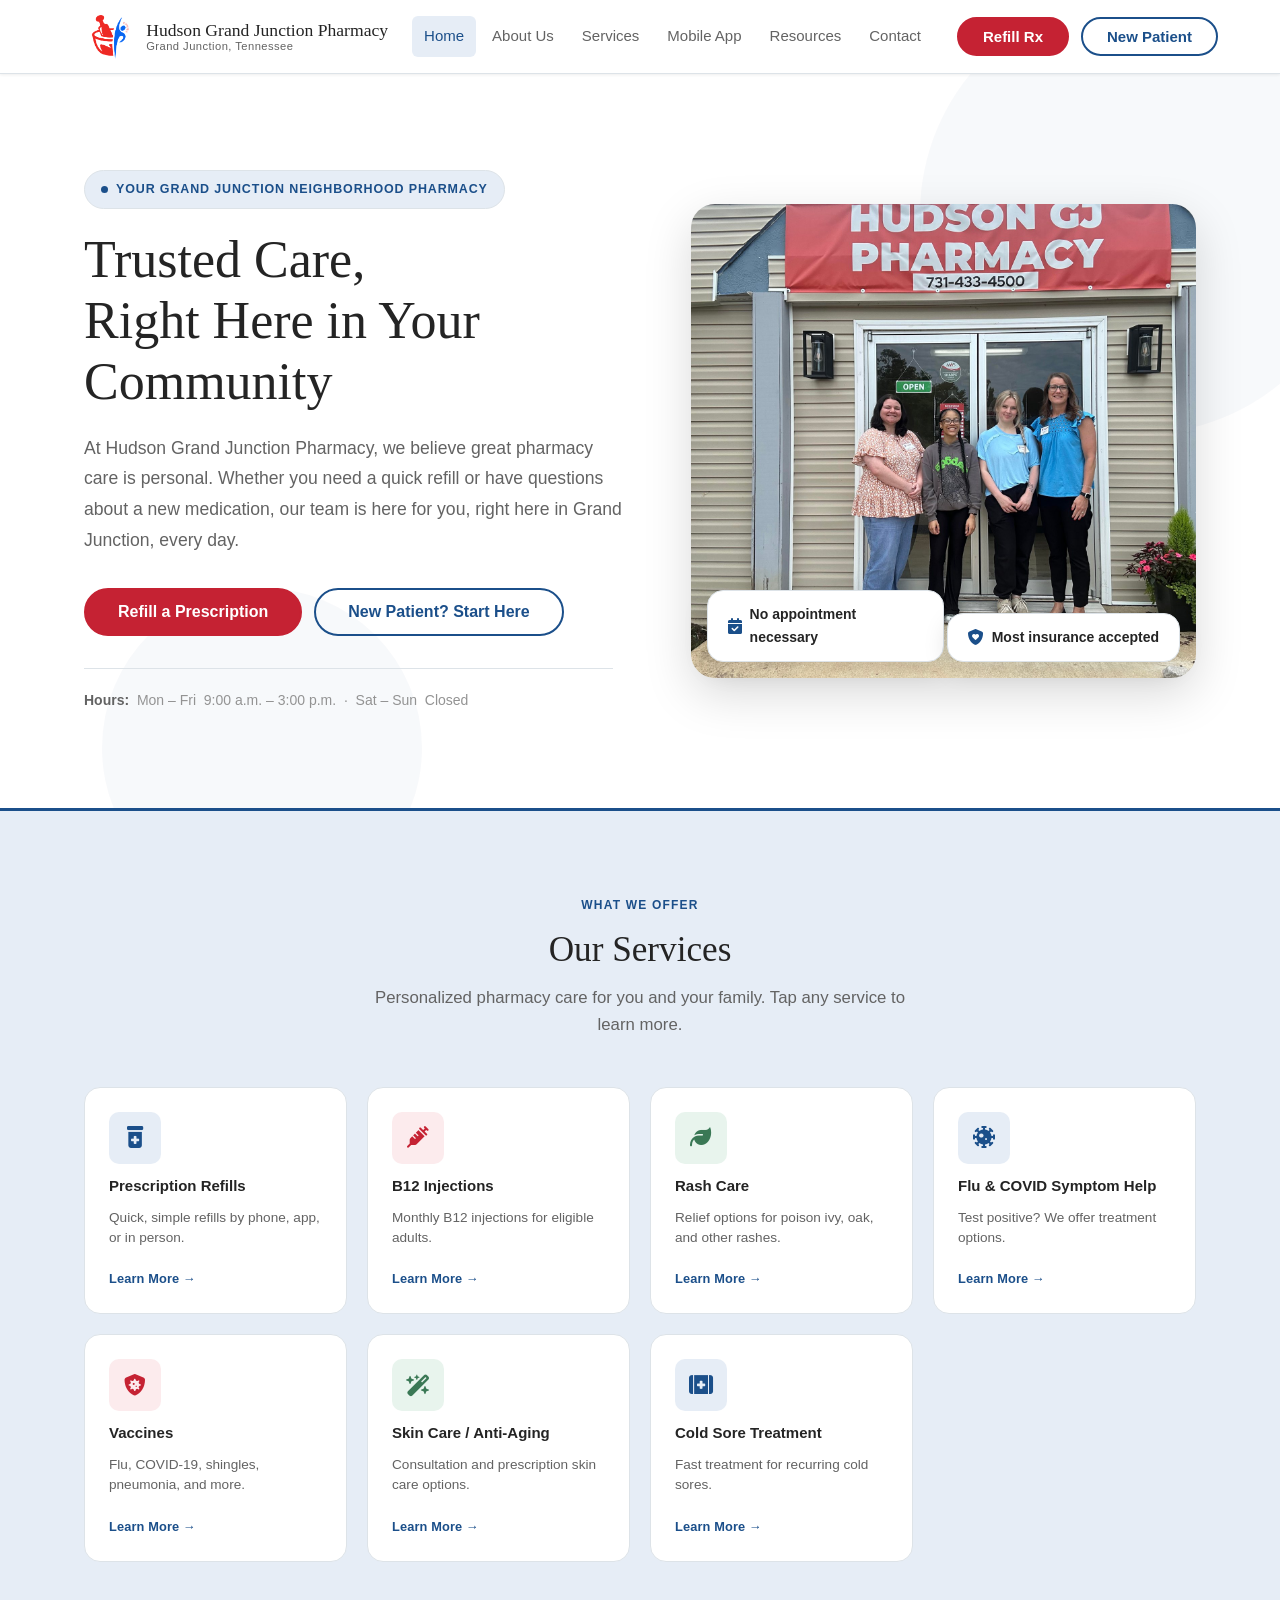
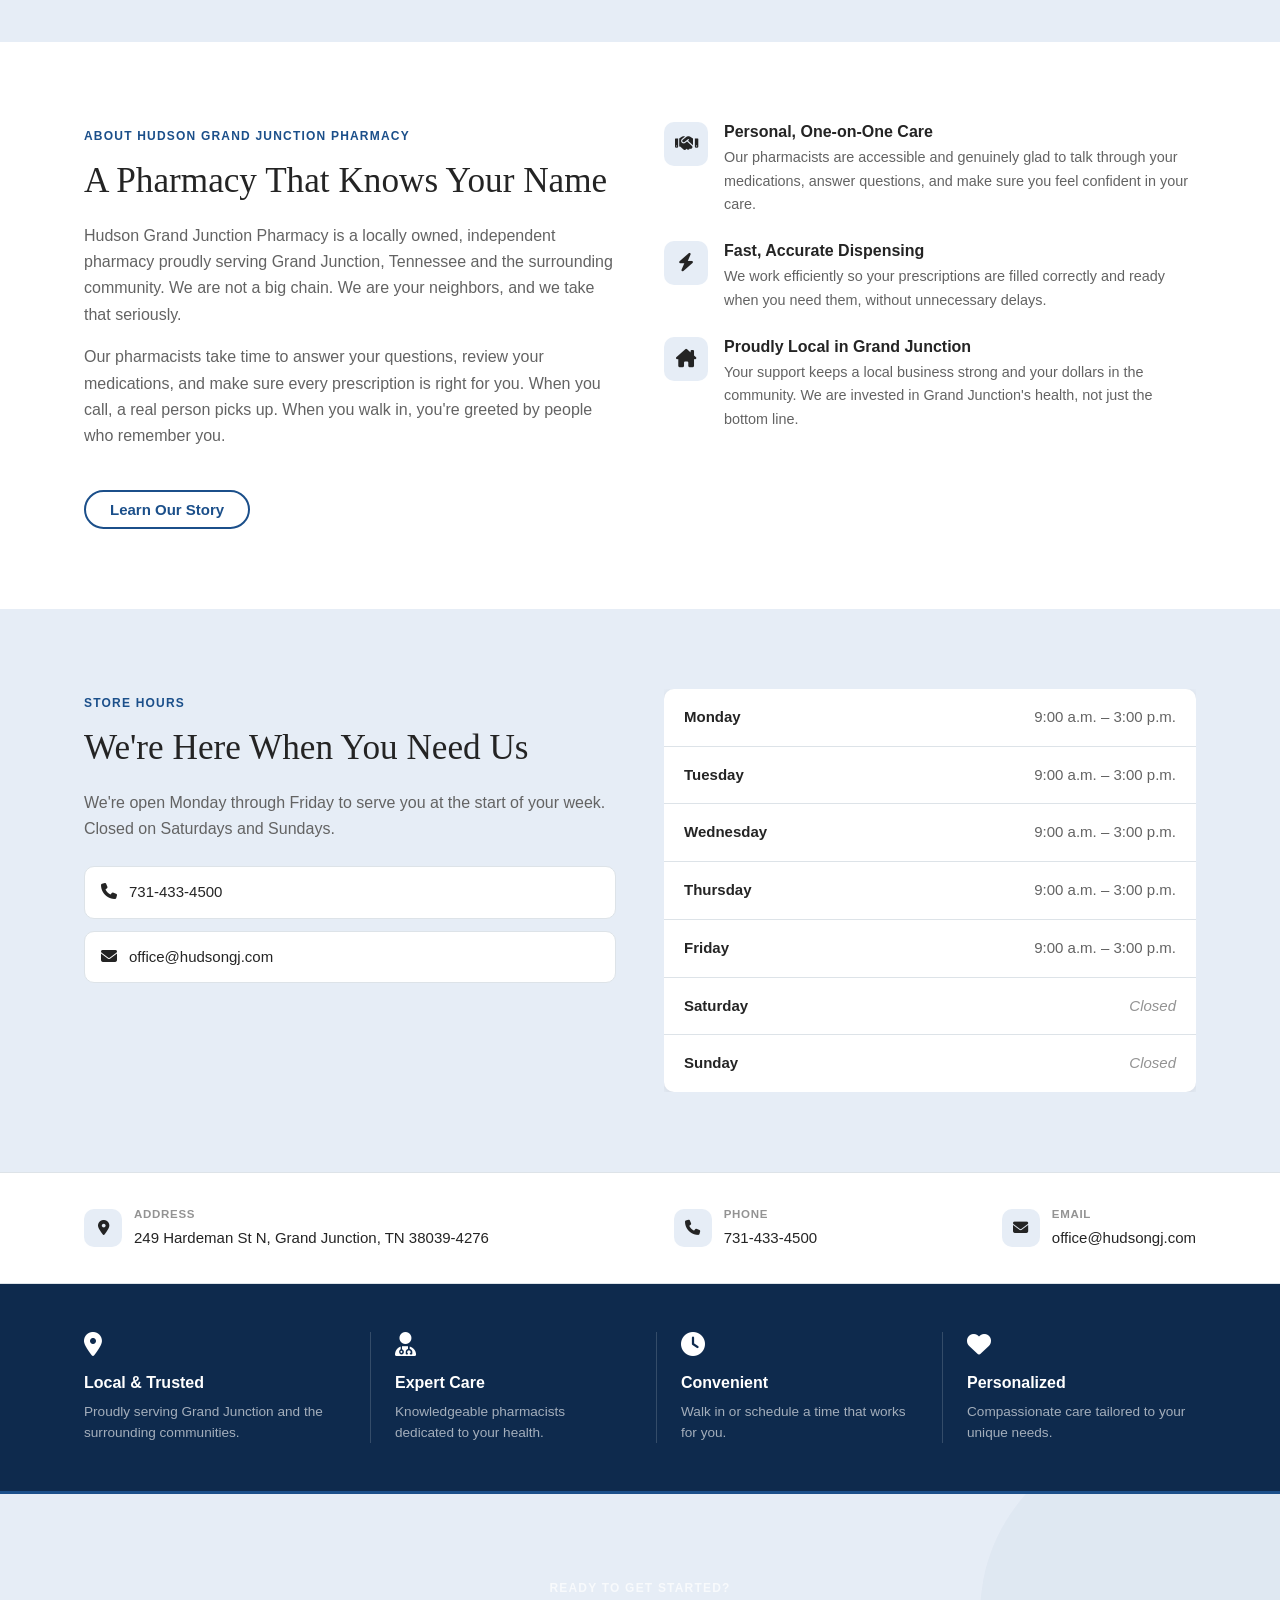
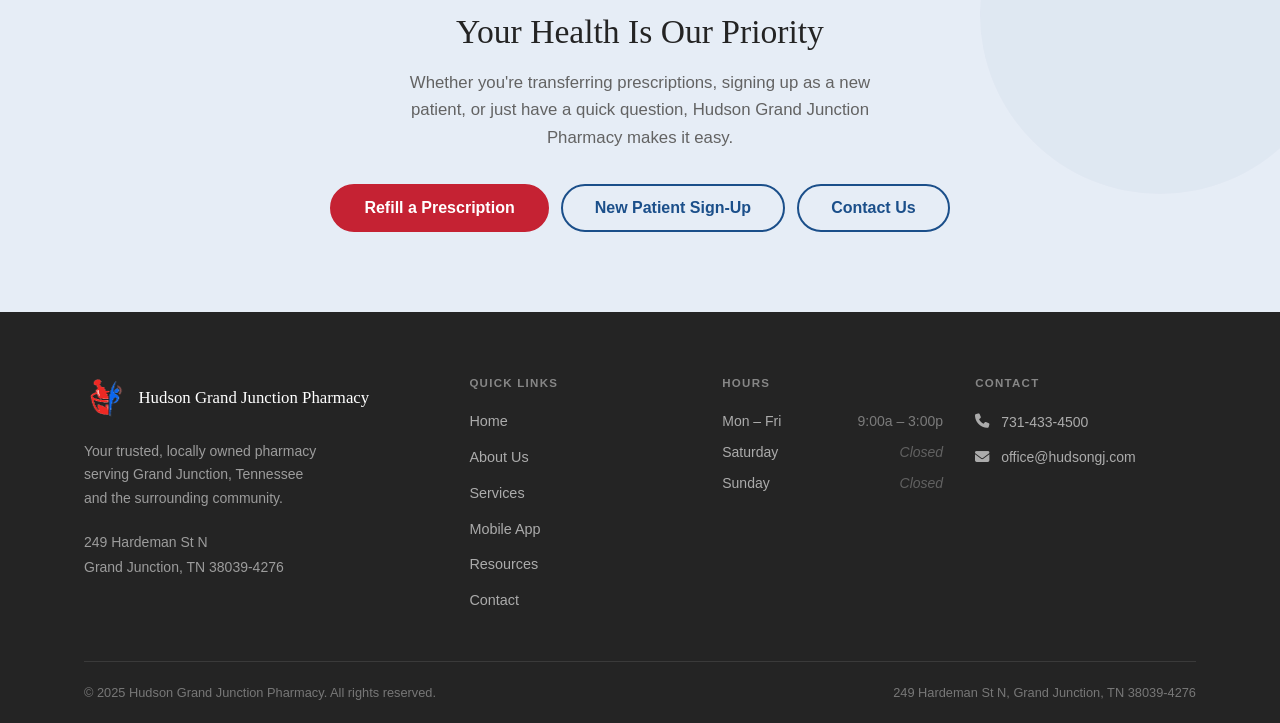
==== commit bc04f5da: "Refine home hero photo: tighter crop, reposition chips - Add horizontally-cropped storefront-hero.jp" ====
--- a/index.html
+++ b/index.html
@@ -112,10 +112,10 @@
 
           <div class="hero-media">
             <img
-              src="assets/img/storefront-team.jpg"
+              src="assets/img/storefront-hero.jpg"
               alt="The Hudson Grand Junction Pharmacy team in front of the store"
               class="hero-photo"
-              width="1600" height="1200"
+              width="1500" height="1406"
             />
             <div class="hero-chip hero-chip--1">
               <i class="fa-solid fa-calendar-check" aria-hidden="true"></i>
--- a/styles.css
+++ b/styles.css
@@ -2230,8 +2230,8 @@
 
 .hero-photo {
   width: 100%;
-  aspect-ratio: 4 / 3;
-  object-fit: cover;
+  height: auto;
+  display: block;
   border-radius: var(--r-xl);
   box-shadow: var(--sh-lg);
 }
@@ -2249,7 +2249,7 @@
   font-size: 0.875rem;
   font-weight: 600;
   color: var(--clr-text);
-  max-width: 62%;
+  max-width: 47%;
 }
 
 .hero-chip i {
@@ -2258,8 +2258,8 @@
   flex-shrink: 0;
 }
 
-.hero-chip--1 { top: var(--sp-4); right: var(--sp-4); }
-.hero-chip--2 { bottom: var(--sp-4); left: var(--sp-4); }
+.hero-chip--1 { bottom: var(--sp-4); left: var(--sp-4); }
+.hero-chip--2 { bottom: var(--sp-4); right: var(--sp-4); }
 
 
 /* "Our Services" small square cards (home) */
@@ -2577,9 +2577,9 @@
   }
 
   .hero-chip {
-    font-size: 0.8rem;
+    font-size: 0.75rem;
     padding: var(--sp-2) var(--sp-3);
-    max-width: 70%;
+    max-width: 48%;
   }
 }
 
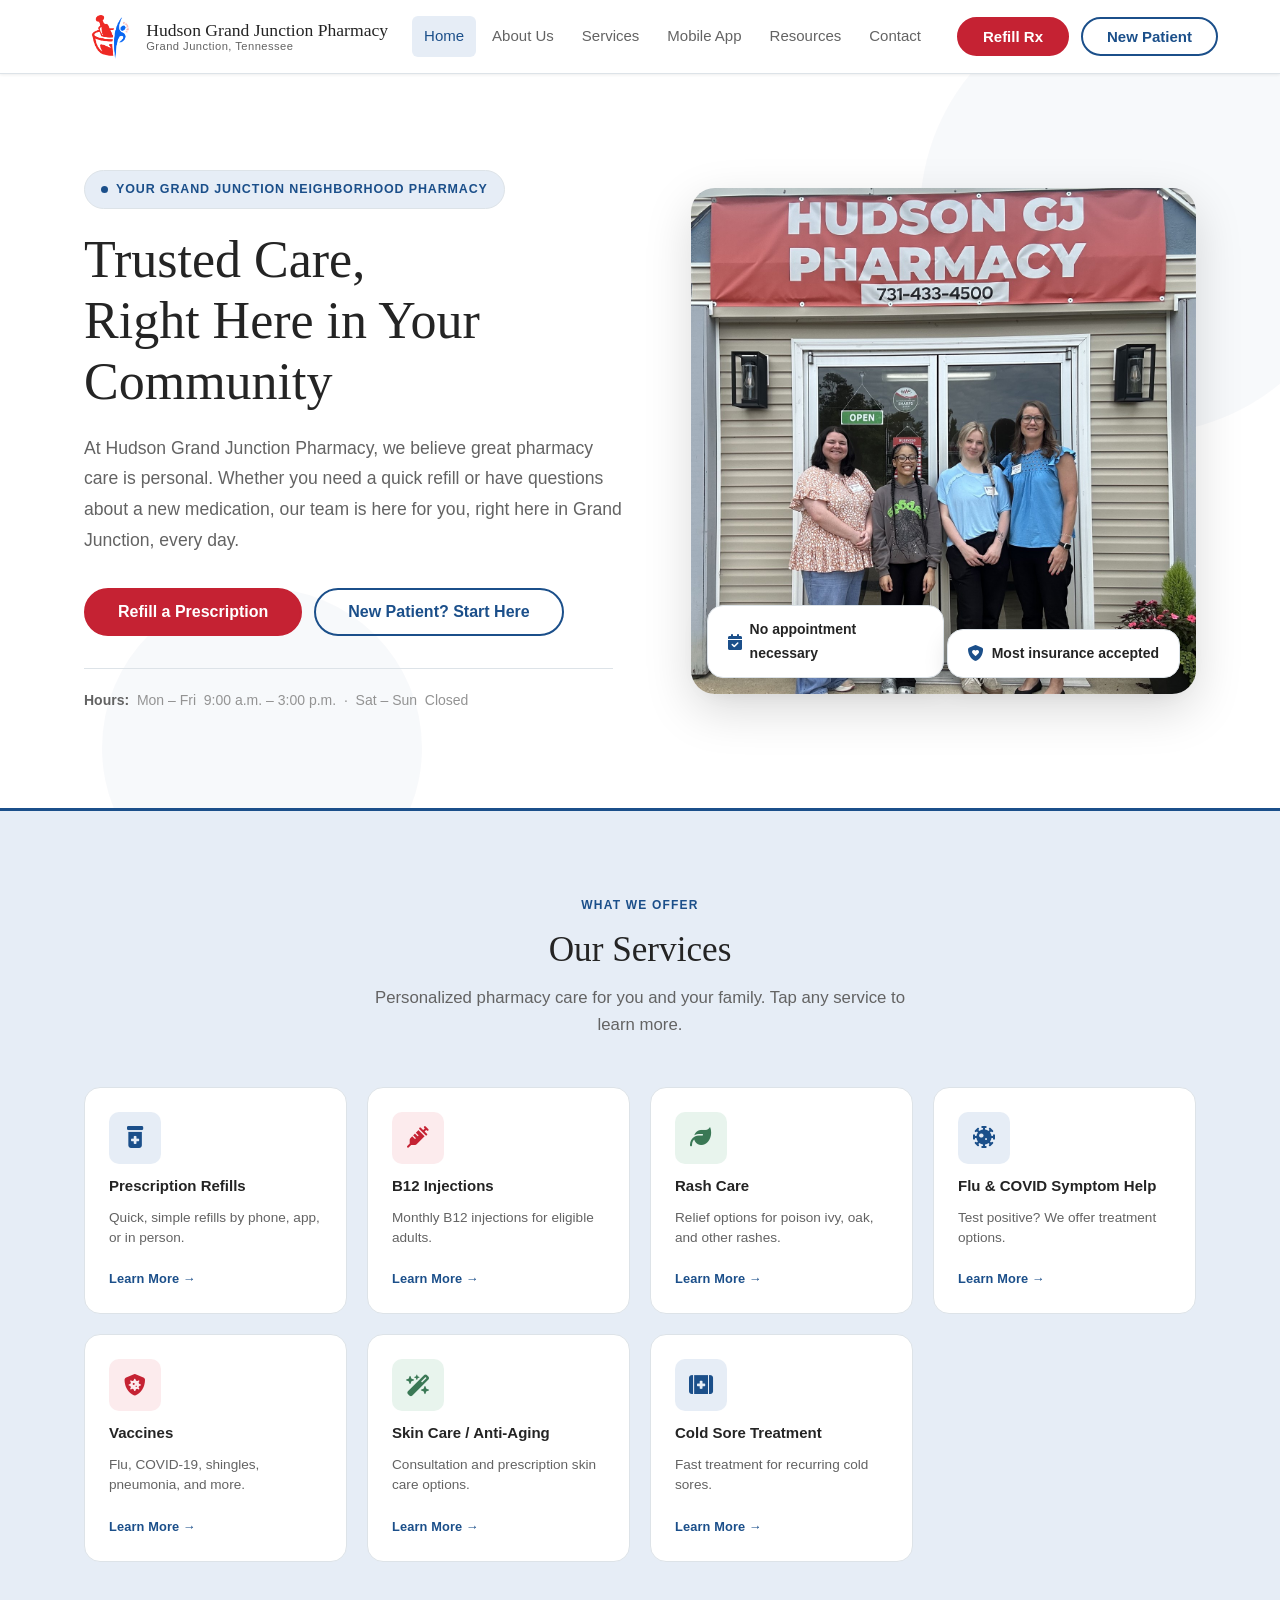
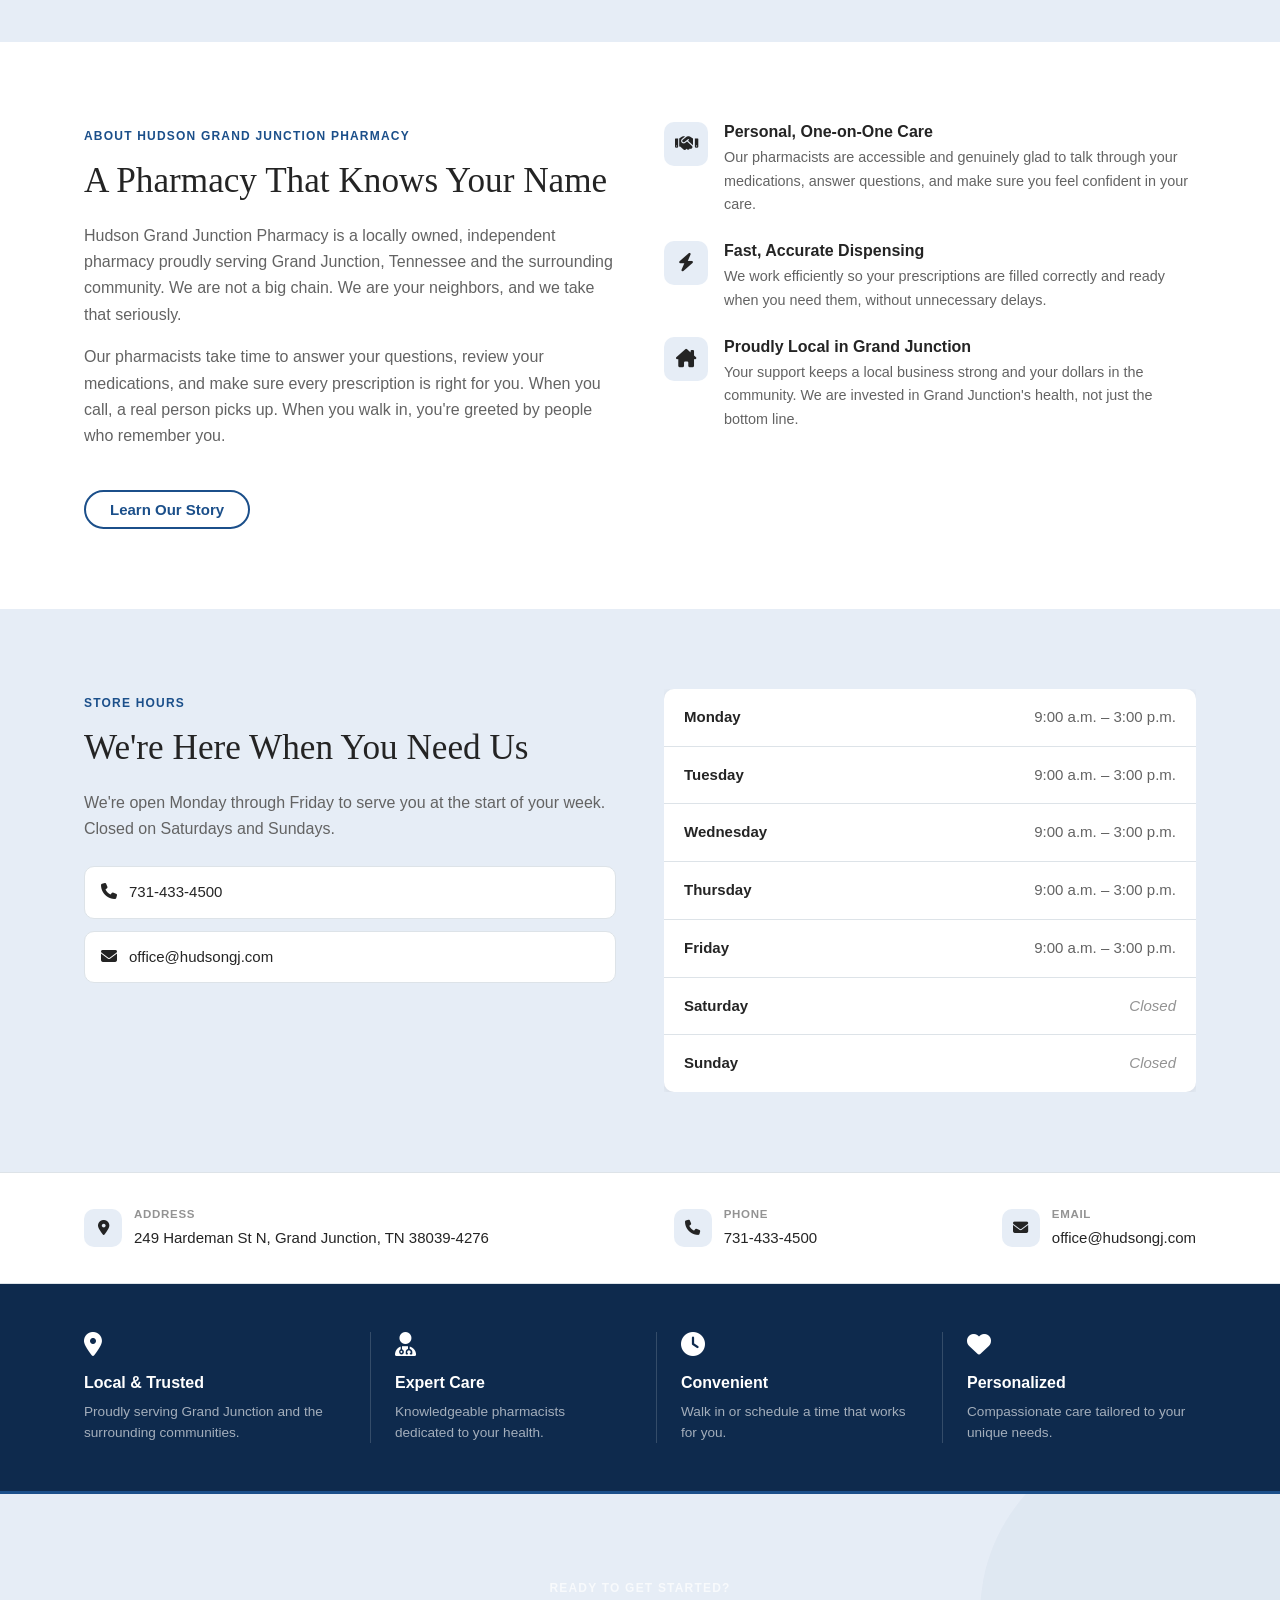
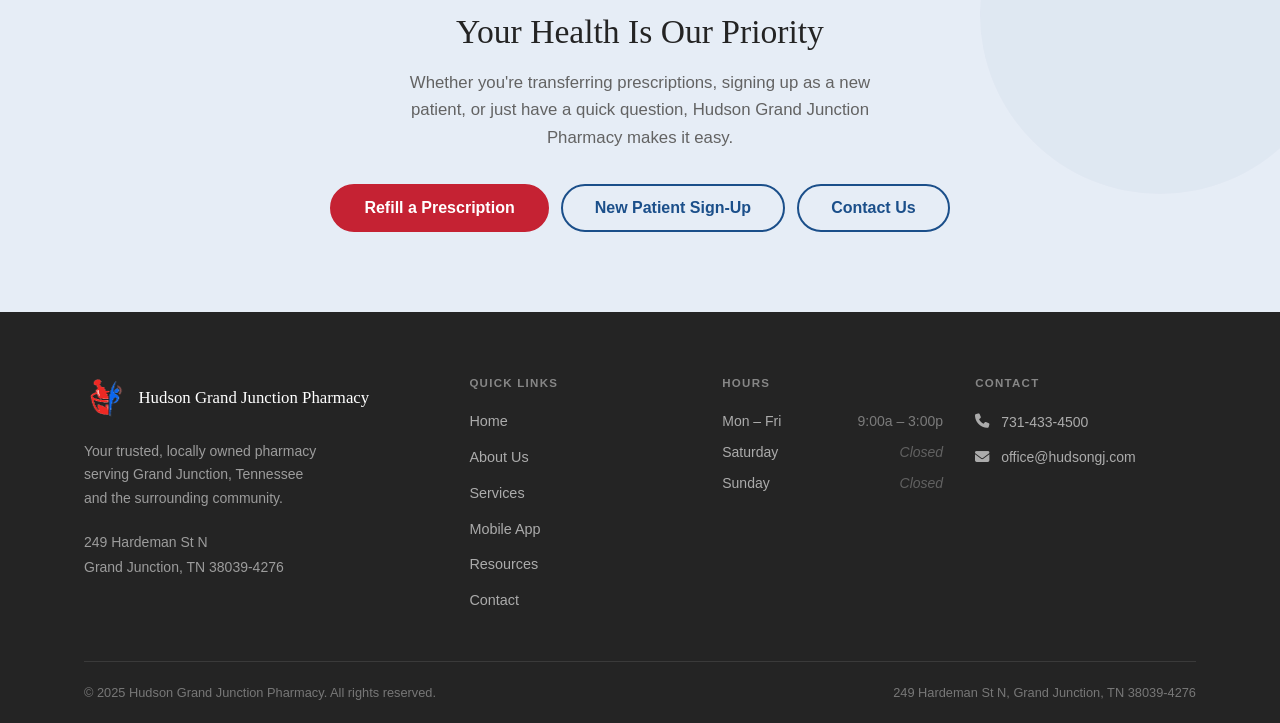
==== commit 8e829753: "Replace storefront photo with IMG_5017 on home hero and About Swap in the new team storefront photo " ====
--- a/index.html
+++ b/index.html
@@ -115,7 +115,7 @@
               src="assets/img/storefront-hero.jpg"
               alt="The Hudson Grand Junction Pharmacy team in front of the store"
               class="hero-photo"
-              width="1500" height="1406"
+              width="1400" height="1400"
             />
             <div class="hero-chip hero-chip--1">
               <i class="fa-solid fa-calendar-check" aria-hidden="true"></i>
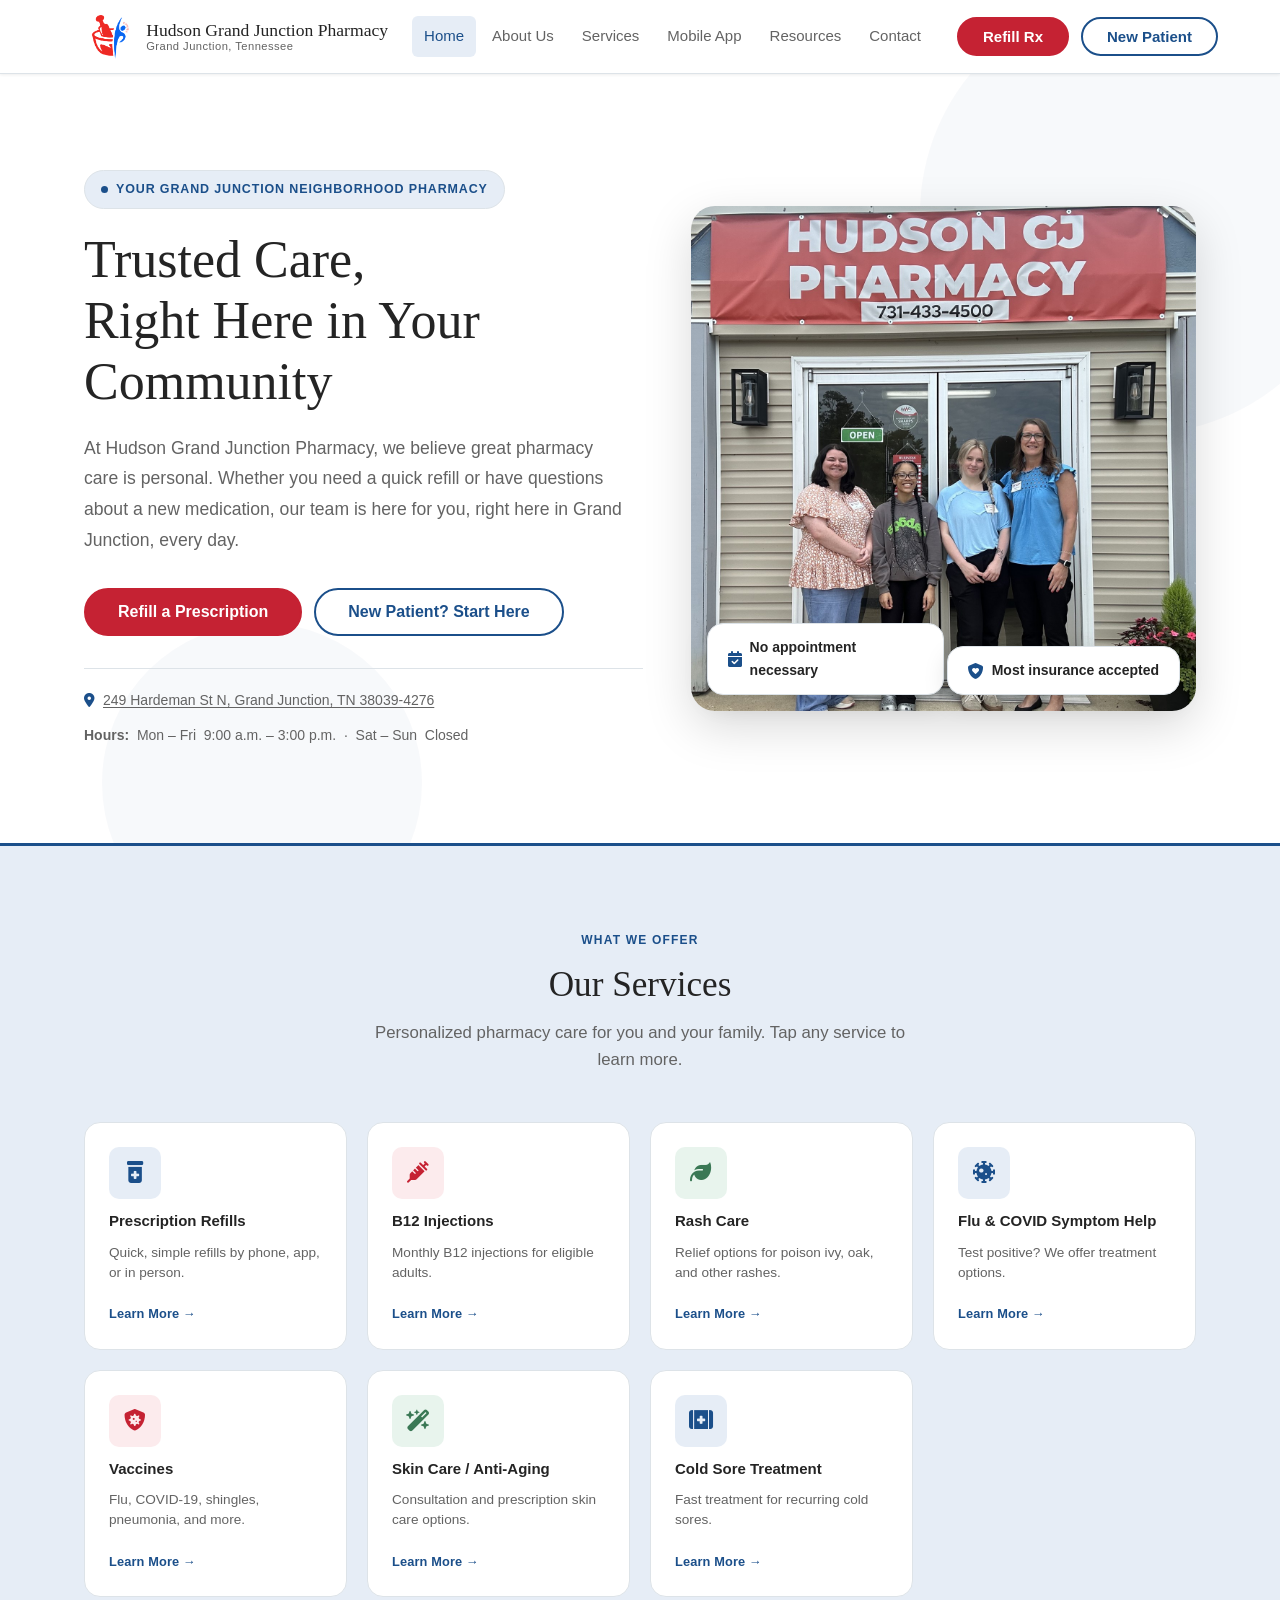
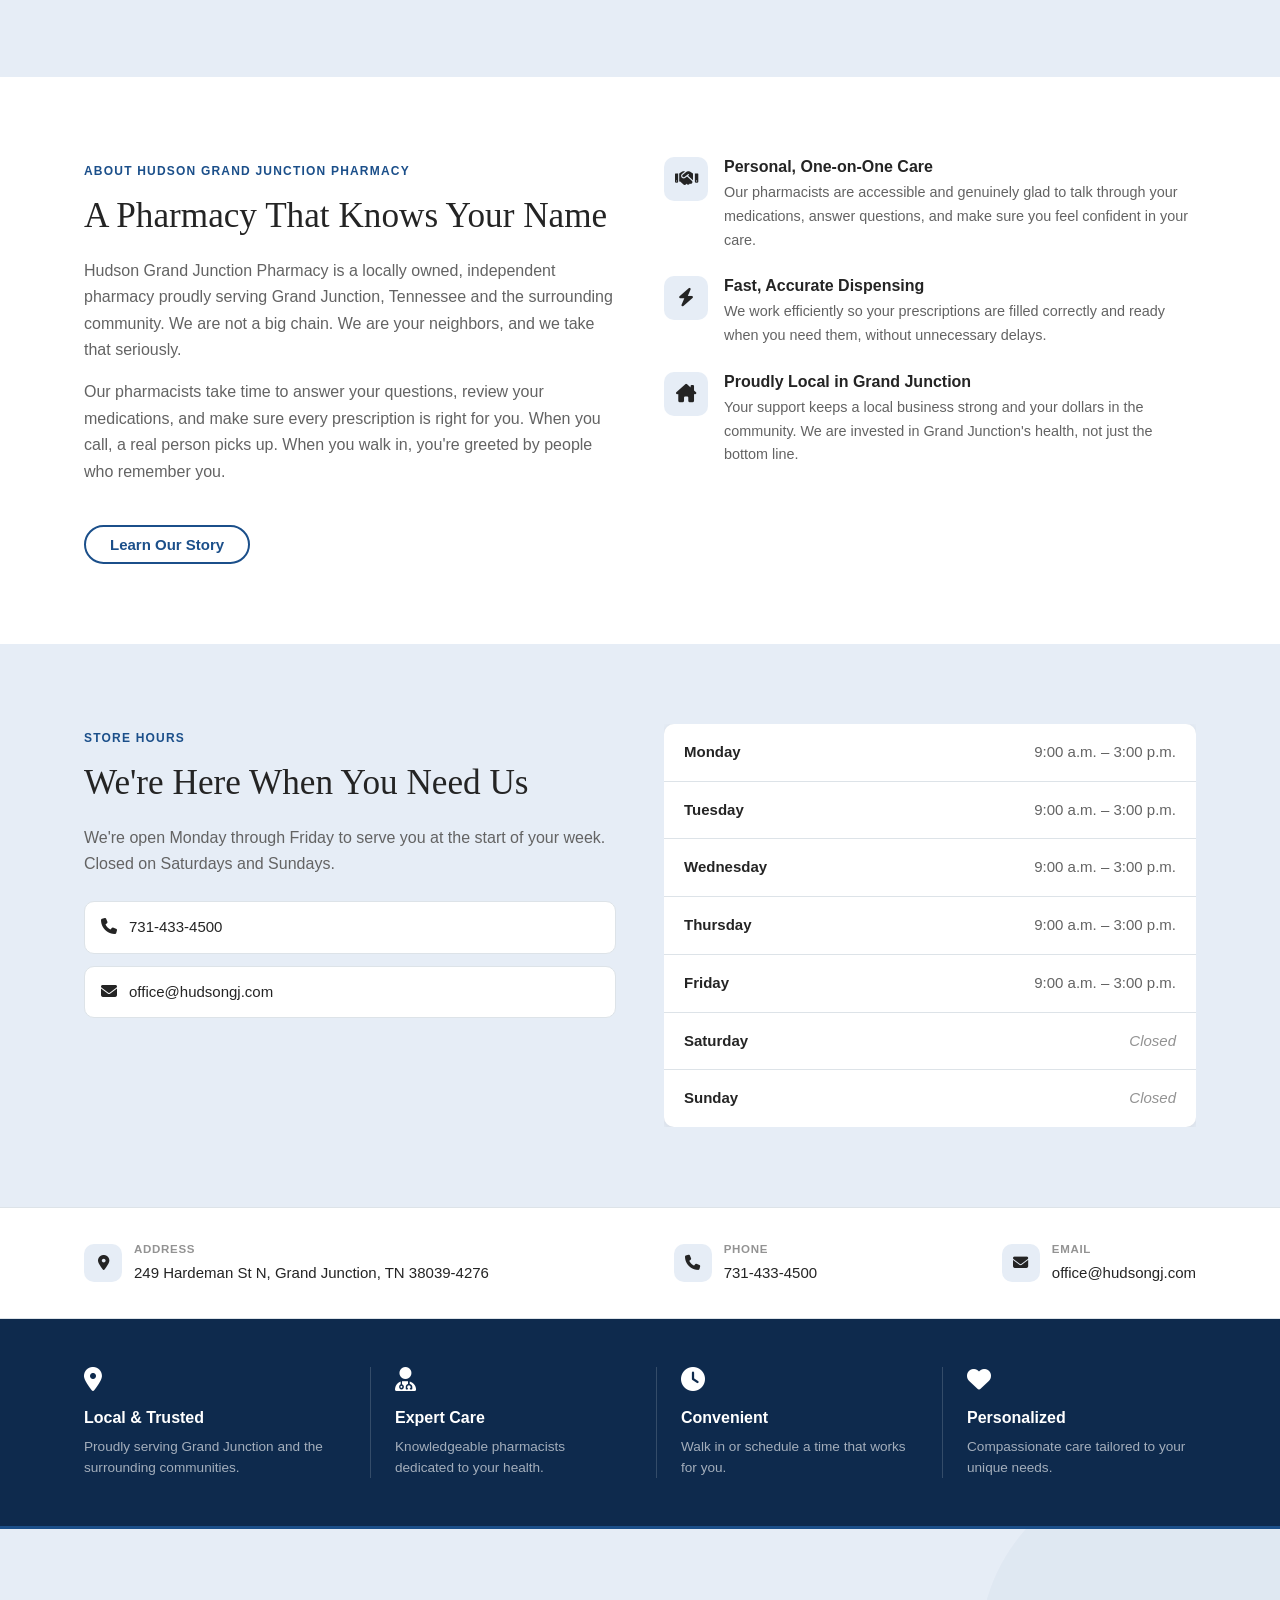
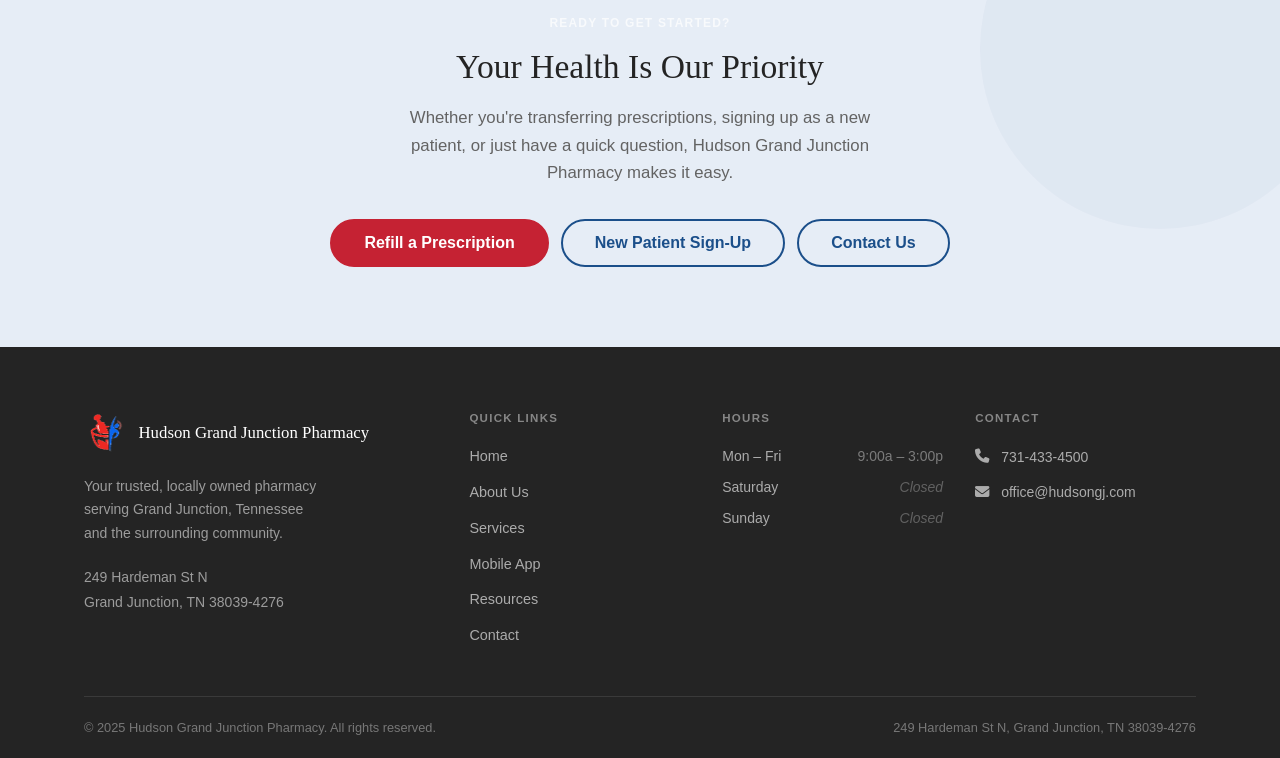
==== commit 9b272ced: "Show store address in homepage hero above Hours Address links out to Google Maps so it's visible as " ====
--- a/index.html
+++ b/index.html
@@ -101,12 +101,20 @@
               <a href="contact.html" class="btn btn-outline btn-lg">New Patient? Start Here</a>
             </div>
 
-            <p class="hero-note">
-              <strong>Hours:</strong>&nbsp;
-              Mon – Fri &nbsp;9:00 a.m. – 3:00 p.m.
-              &nbsp;·&nbsp;
-              Sat – Sun &nbsp;Closed
-            </p>
+            <div class="hero-note">
+              <p class="hero-note-address">
+                <i class="fa-solid fa-location-dot" aria-hidden="true"></i>
+                <a href="https://www.google.com/maps/search/?api=1&query=249+Hardeman+St+N%2C+Grand+Junction%2C+TN+38039" target="_blank" rel="noopener">
+                  249 Hardeman St N, Grand Junction, TN 38039-4276
+                </a>
+              </p>
+              <p class="hero-note-hours">
+                <strong>Hours:</strong>&nbsp;
+                Mon – Fri &nbsp;9:00 a.m. – 3:00 p.m.
+                &nbsp;·&nbsp;
+                Sat – Sun &nbsp;Closed
+              </p>
+            </div>
 
           </div>
 
--- a/styles.css
+++ b/styles.css
@@ -677,6 +677,28 @@
   color: var(--clr-text-muted);
 }
 
+.hero-note-address {
+  display: flex;
+  align-items: center;
+  gap: var(--sp-2);
+  margin-bottom: var(--sp-3);
+}
+
+.hero-note-address i {
+  color: var(--clr-primary);
+  flex-shrink: 0;
+}
+
+.hero-note-address a {
+  color: inherit;
+  text-decoration: underline;
+  text-underline-offset: 2px;
+}
+
+.hero-note-hours {
+  margin: 0;
+}
+
 
 /* ─── 10. Quick Action Cards ────────────────────────────────── */
 
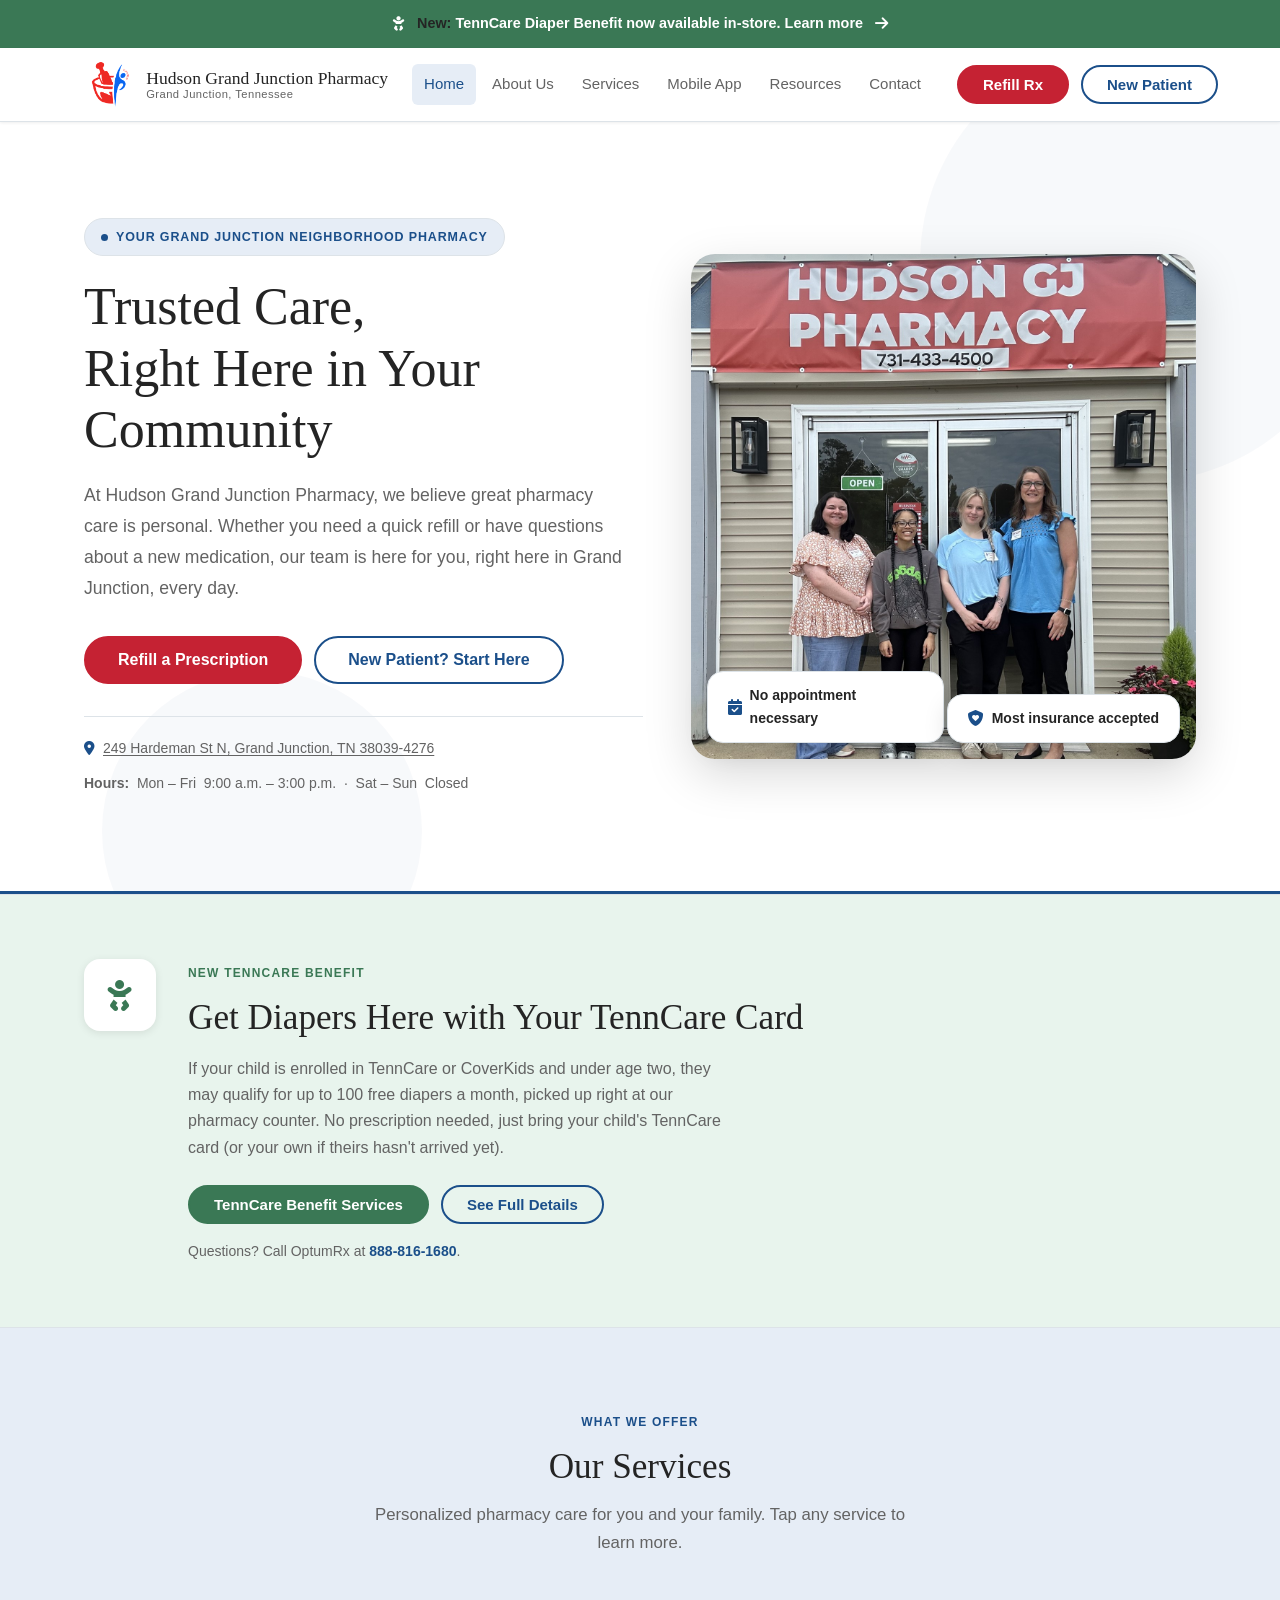
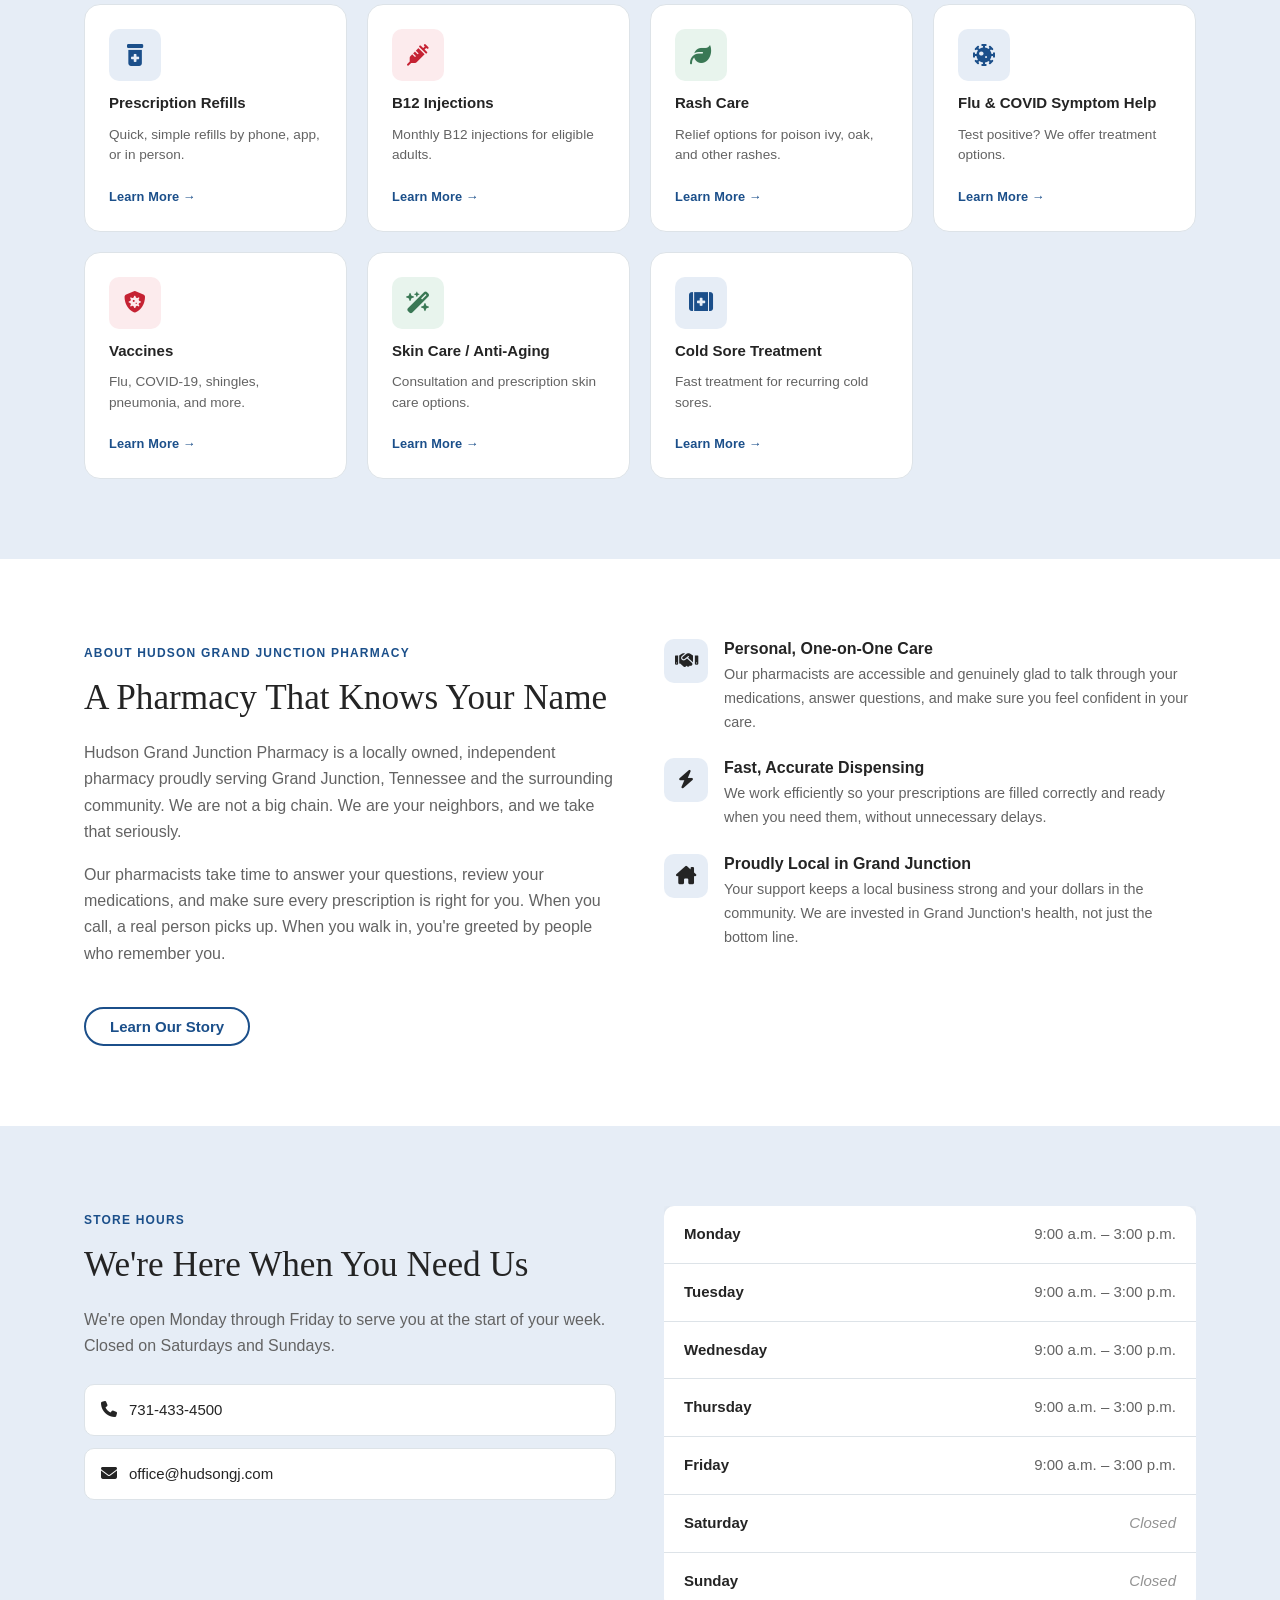
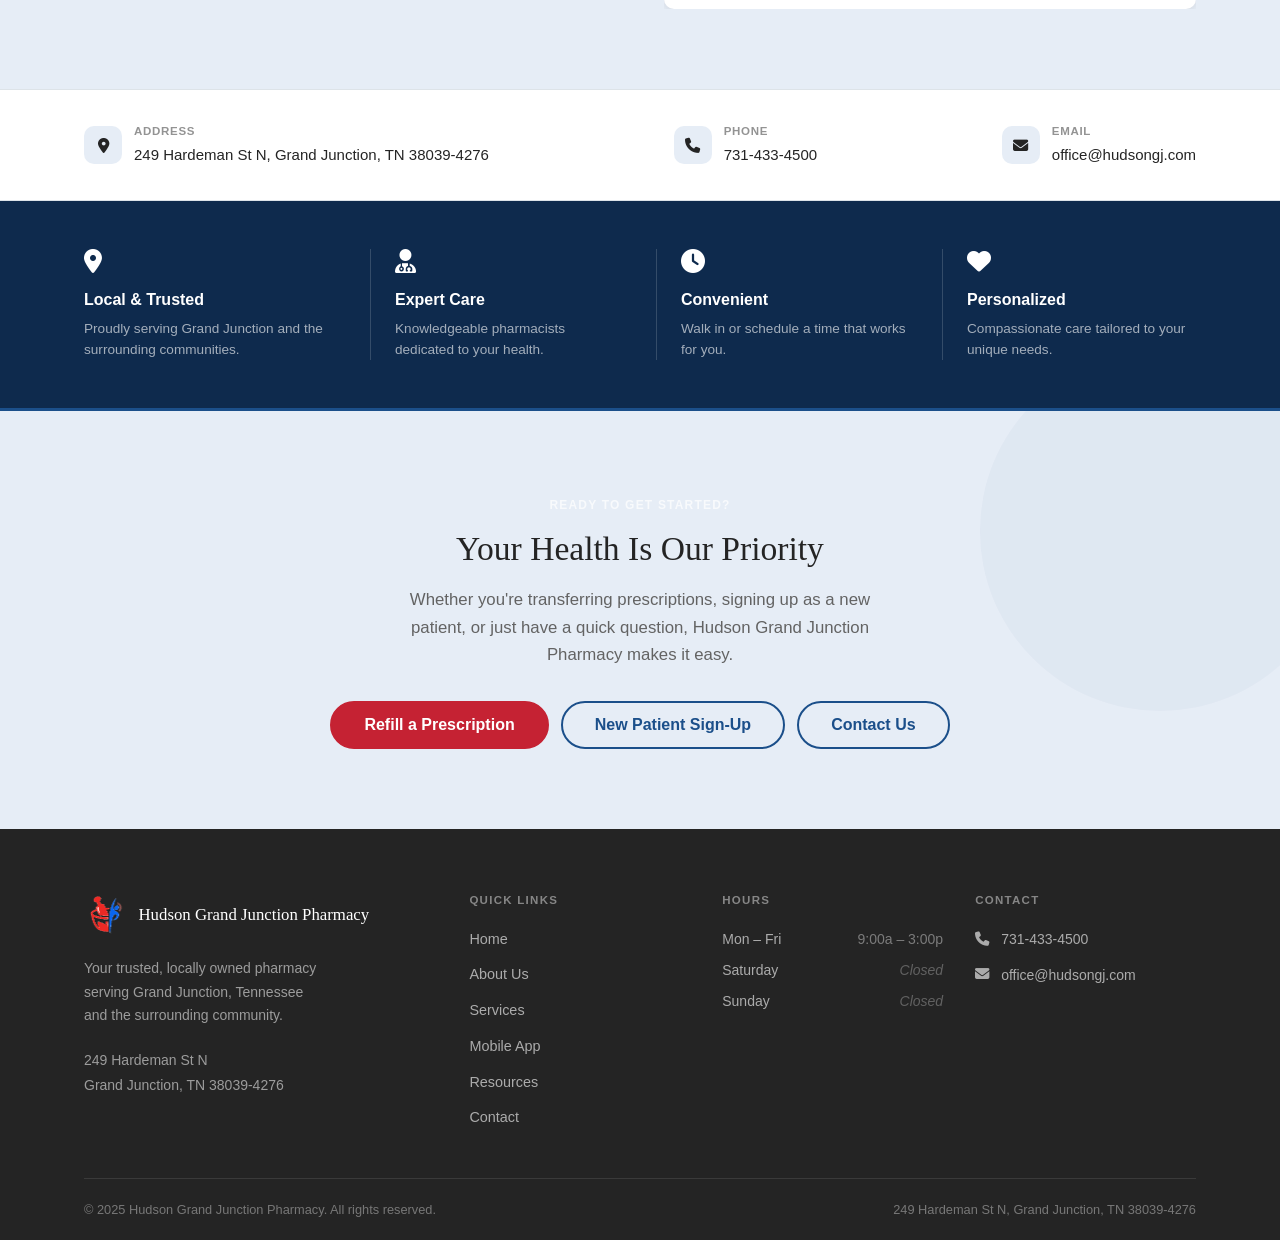
==== commit fd36eb8f: "Add TennCare Diaper Benefit announcement to home and resources pages Highlights the new TennCare Dia" ====
--- a/index.html
+++ b/index.html
@@ -9,6 +9,19 @@
   <link rel="stylesheet" href="https://cdnjs.cloudflare.com/ajax/libs/font-awesome/6.5.1/css/all.min.css" />
 </head>
 <body>
+
+  <!-- ============================================================
+       ANNOUNCEMENT BAR
+       ============================================================ -->
+  <div class="announcement-bar">
+    <a href="resources.html#tenncare-diaper-benefit" class="announcement-bar-inner container">
+      <i class="fa-solid fa-baby" aria-hidden="true"></i>
+      <span><strong>New:</strong> TennCare Diaper Benefit now available in-store. Learn more</span>
+      <i class="fa-solid fa-arrow-right" aria-hidden="true"></i>
+    </a>
+  </div>
+  <!-- END ANNOUNCEMENT BAR -->
+
 
   <!-- ============================================================
        SITE HEADER - repeated on every page
@@ -139,6 +152,46 @@
       </div>
     </section>
     <!-- END HERO -->
+
+
+    <!-- ────────────────────────────────────────────────────────
+         TENNCARE DIAPER BENEFIT CALLOUT
+         ──────────────────────────────────────────────────────── -->
+    <section class="benefit-callout" aria-labelledby="benefit-callout-heading">
+      <div class="container benefit-callout-inner">
+
+        <div class="benefit-callout-icon" aria-hidden="true"><i class="fa-solid fa-baby"></i></div>
+
+        <div class="benefit-callout-body">
+          <span class="section-label section-label--green">New TennCare Benefit</span>
+          <h2 id="benefit-callout-heading">Get Diapers Here with Your TennCare Card</h2>
+          <p>
+            If your child is enrolled in TennCare or CoverKids and under age two, they may
+            qualify for up to 100 free diapers a month, picked up right at our pharmacy
+            counter. No prescription needed, just bring your child's TennCare card
+            (or your own if theirs hasn't arrived yet).
+          </p>
+          <div class="benefit-callout-actions">
+            <a
+              href="https://www.tn.gov/tenncare/members-applicants/benefits-services/diapers.html"
+              class="btn btn-green"
+              target="_blank"
+              rel="noopener"
+            >
+              TennCare Benefit Services
+            </a>
+            <a href="resources.html#tenncare-diaper-benefit" class="btn btn-outline">
+              See Full Details
+            </a>
+          </div>
+          <p class="benefit-callout-note">
+            Questions? Call OptumRx at <a href="tel:8888161680">888-816-1680</a>.
+          </p>
+        </div>
+
+      </div>
+    </section>
+    <!-- END TENNCARE DIAPER BENEFIT CALLOUT -->
 
 
     <!-- ────────────────────────────────────────────────────────
--- a/styles.css
+++ b/styles.css
@@ -385,6 +385,20 @@
   color: var(--clr-primary-dark);
 }
 
+/* Green - used for the TennCare Diaper Benefit callout */
+.btn-green {
+  background-color: var(--clr-green);
+  border-color: var(--clr-green);
+  color: var(--clr-white);
+}
+
+.btn-green:hover {
+  background-color: #2E6044;
+  border-color: #2E6044;
+  color: var(--clr-white);
+  box-shadow: var(--sh-sm);
+}
+
 /* Ghost */
 .btn-ghost {
   background-color: transparent;
@@ -2625,3 +2639,177 @@
   color: #b3261e;
   border: 1px solid #f5c6c0;
 }
+
+
+/* ─── Announcement Bar ──────────────────────────────────────── */
+
+.announcement-bar {
+  background-color: var(--clr-green);
+}
+
+.announcement-bar-inner {
+  display: flex;
+  align-items: center;
+  justify-content: center;
+  flex-wrap: wrap;
+  gap: var(--sp-2) var(--sp-3);
+  padding: var(--sp-3) var(--sp-6);
+  color: var(--clr-white);
+  text-decoration: none;
+  font-size: 0.9rem;
+  font-weight: 600;
+  text-align: center;
+  transition: background-color var(--tr);
+}
+
+.announcement-bar-inner:hover {
+  background-color: var(--clr-primary-dark);
+  color: var(--clr-white);
+}
+
+.announcement-bar-inner i {
+  font-size: 0.95rem;
+}
+
+
+/* ─── TennCare Diaper Benefit (Resources Page) ──────────────── */
+
+.benefit-highlight {
+  background-color: var(--clr-green-light);
+  border-top: 3px solid var(--clr-green);
+  border-bottom: 3px solid var(--clr-green);
+}
+
+.section-label--green {
+  color: var(--clr-green);
+}
+
+.benefit-cards {
+  display: grid;
+  grid-template-columns: repeat(auto-fit, minmax(220px, 1fr));
+  gap: var(--sp-5);
+  margin-top: var(--sp-8);
+}
+
+.benefit-card {
+  background-color: var(--clr-white);
+  border: 1px solid var(--clr-border);
+  border-radius: var(--r-lg);
+  padding: var(--sp-6);
+  transition: border-color var(--tr), box-shadow var(--tr);
+}
+
+.benefit-card:hover {
+  border-color: var(--clr-green);
+  box-shadow: var(--sh-sm);
+}
+
+.benefit-card-icon {
+  width: 44px;
+  height: 44px;
+  margin-bottom: var(--sp-4);
+  background-color: var(--clr-green-light);
+  color: var(--clr-green);
+  border-radius: var(--r);
+  display: flex;
+  align-items: center;
+  justify-content: center;
+  font-size: 1.15rem;
+}
+
+.benefit-card h4 {
+  margin-bottom: var(--sp-2);
+}
+
+.benefit-card p {
+  font-size: 0.9rem;
+  margin: 0;
+  max-width: none;
+}
+
+.benefit-cta-row {
+  display: flex;
+  align-items: center;
+  justify-content: space-between;
+  flex-wrap: wrap;
+  gap: var(--sp-4);
+  margin-top: var(--sp-8);
+  padding-top: var(--sp-6);
+  border-top: 1px solid rgba(58, 120, 85, 0.2);
+}
+
+.benefit-note {
+  font-size: 0.9375rem;
+  margin: 0;
+  max-width: none;
+}
+
+.benefit-note a {
+  font-weight: 600;
+}
+
+
+/* ─── TennCare Diaper Benefit Callout (Front Page) ──────────── */
+
+.benefit-callout {
+  background-color: var(--clr-green-light);
+  border-top: 1px solid var(--clr-border);
+  border-bottom: 1px solid var(--clr-border);
+  padding: var(--sp-16) 0;
+}
+
+.benefit-callout-inner {
+  display: flex;
+  align-items: flex-start;
+  gap: var(--sp-8);
+}
+
+.benefit-callout-icon {
+  width: 72px;
+  height: 72px;
+  flex-shrink: 0;
+  background-color: var(--clr-white);
+  color: var(--clr-green);
+  border-radius: var(--r-lg);
+  display: flex;
+  align-items: center;
+  justify-content: center;
+  font-size: 2rem;
+  box-shadow: var(--sh-sm);
+}
+
+.benefit-callout-body h2 {
+  margin-bottom: var(--sp-4);
+}
+
+.benefit-callout-body p {
+  max-width: 62ch;
+}
+
+.benefit-callout-actions {
+  display: flex;
+  flex-wrap: wrap;
+  gap: var(--sp-3);
+  margin: var(--sp-6) 0 var(--sp-4);
+}
+
+.benefit-callout-note {
+  font-size: 0.875rem;
+  color: var(--clr-text-muted);
+  margin: 0;
+}
+
+.benefit-callout-note a {
+  font-weight: 600;
+}
+
+@media (max-width: 640px) {
+  .benefit-callout-inner {
+    flex-direction: column;
+    align-items: flex-start;
+  }
+
+  .benefit-callout {
+    padding: var(--sp-12) 0;
+  }
+}
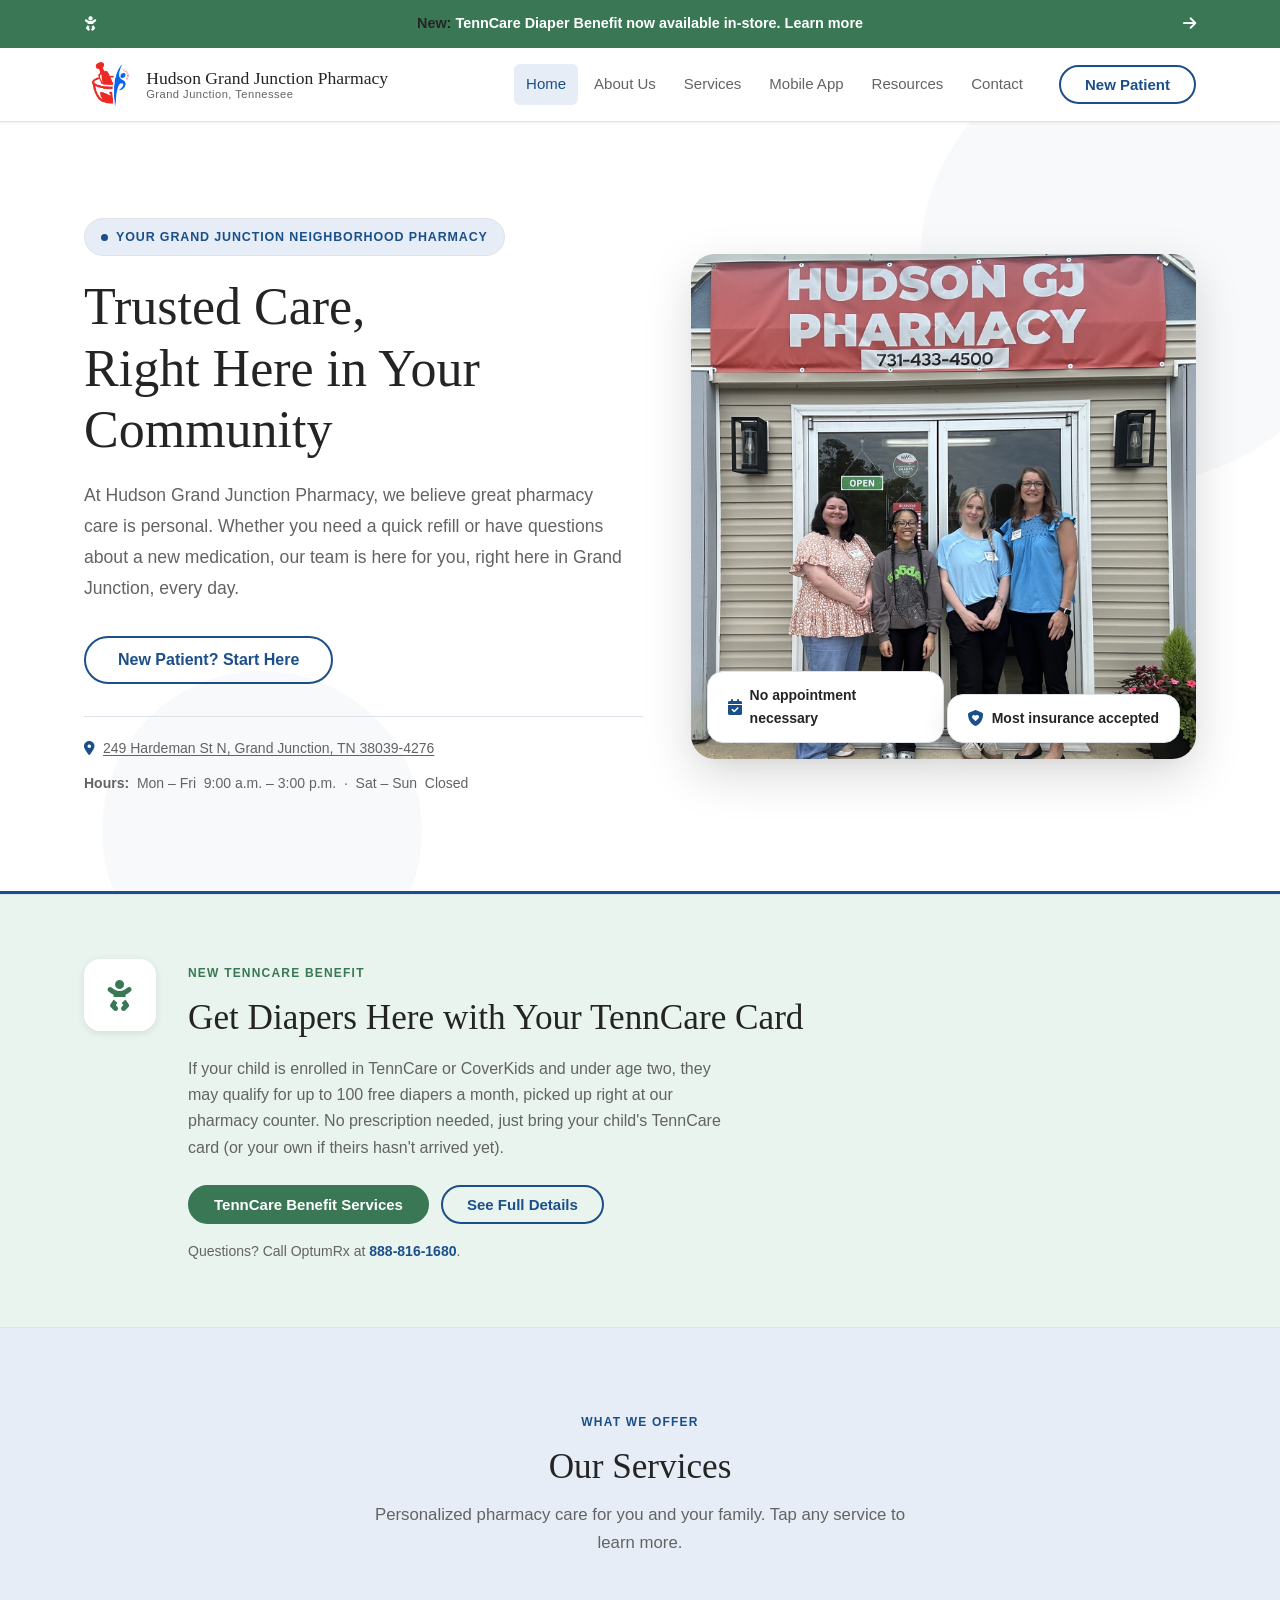
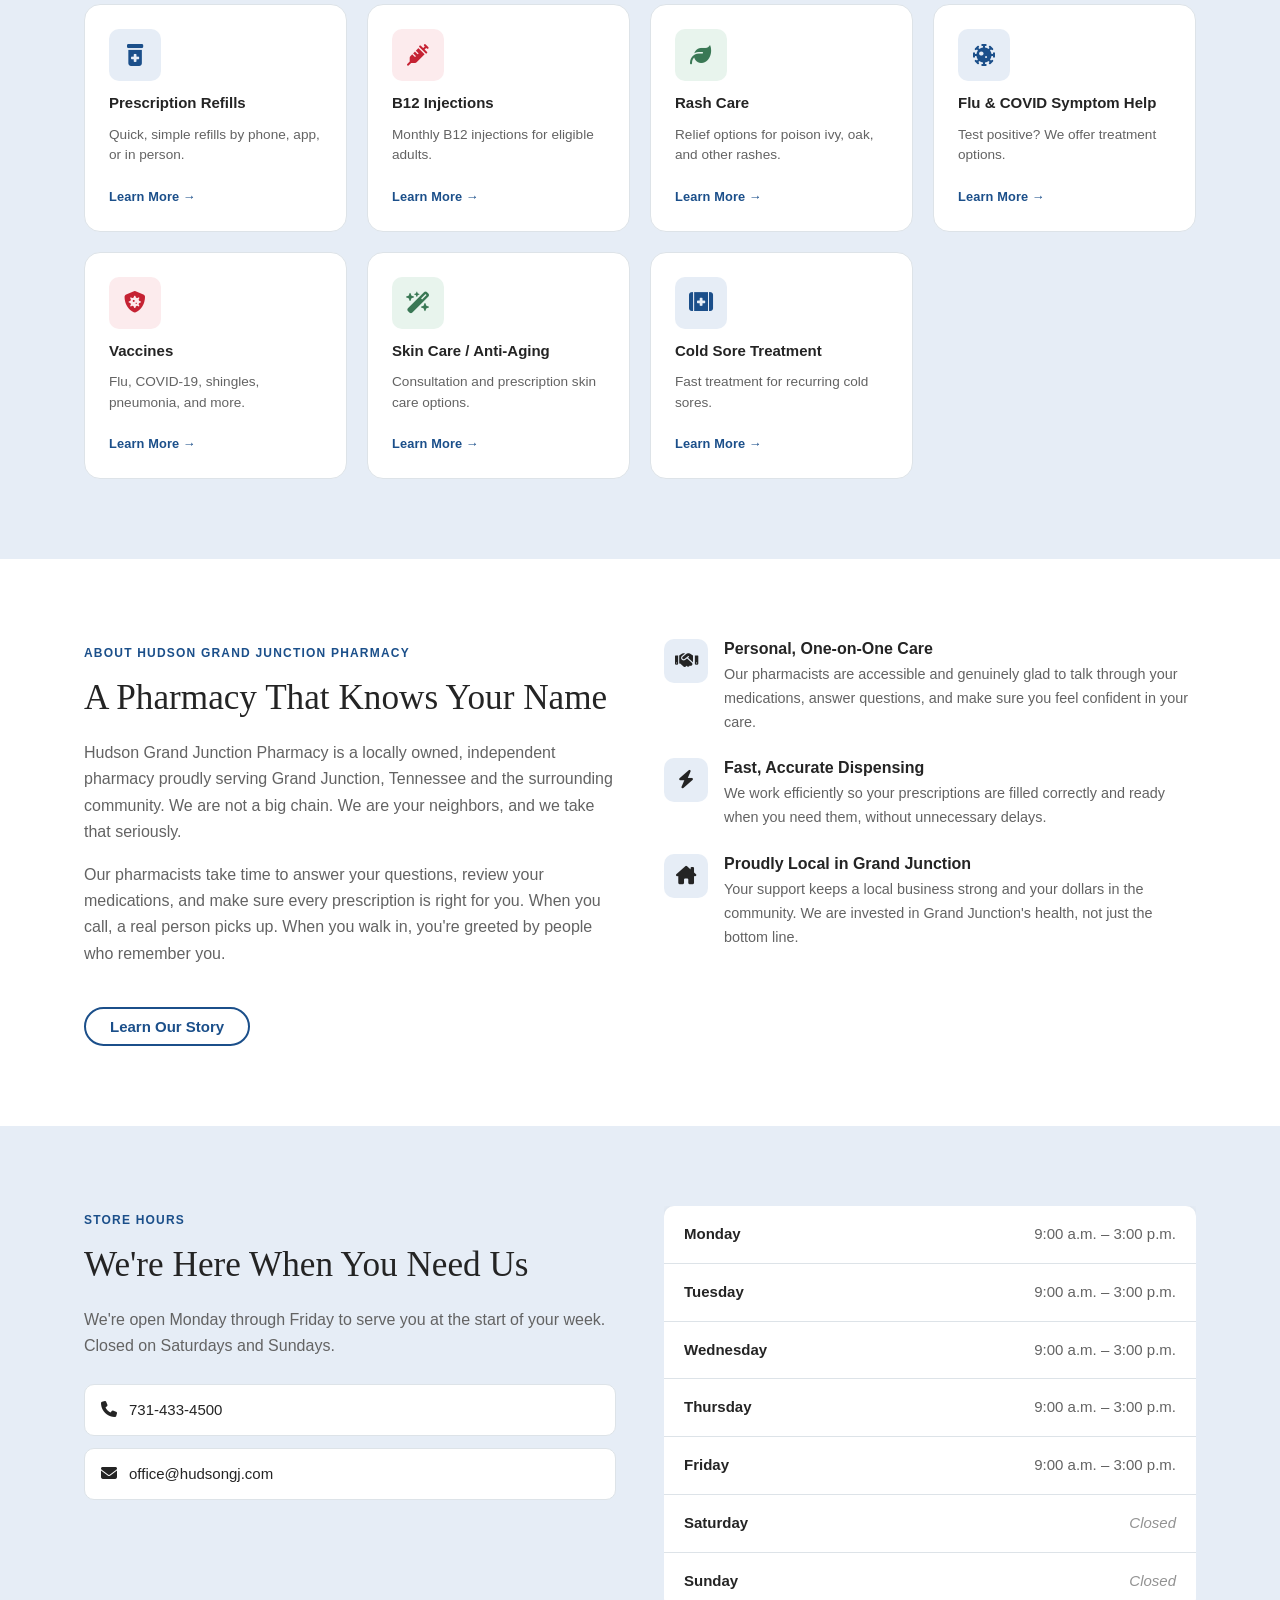
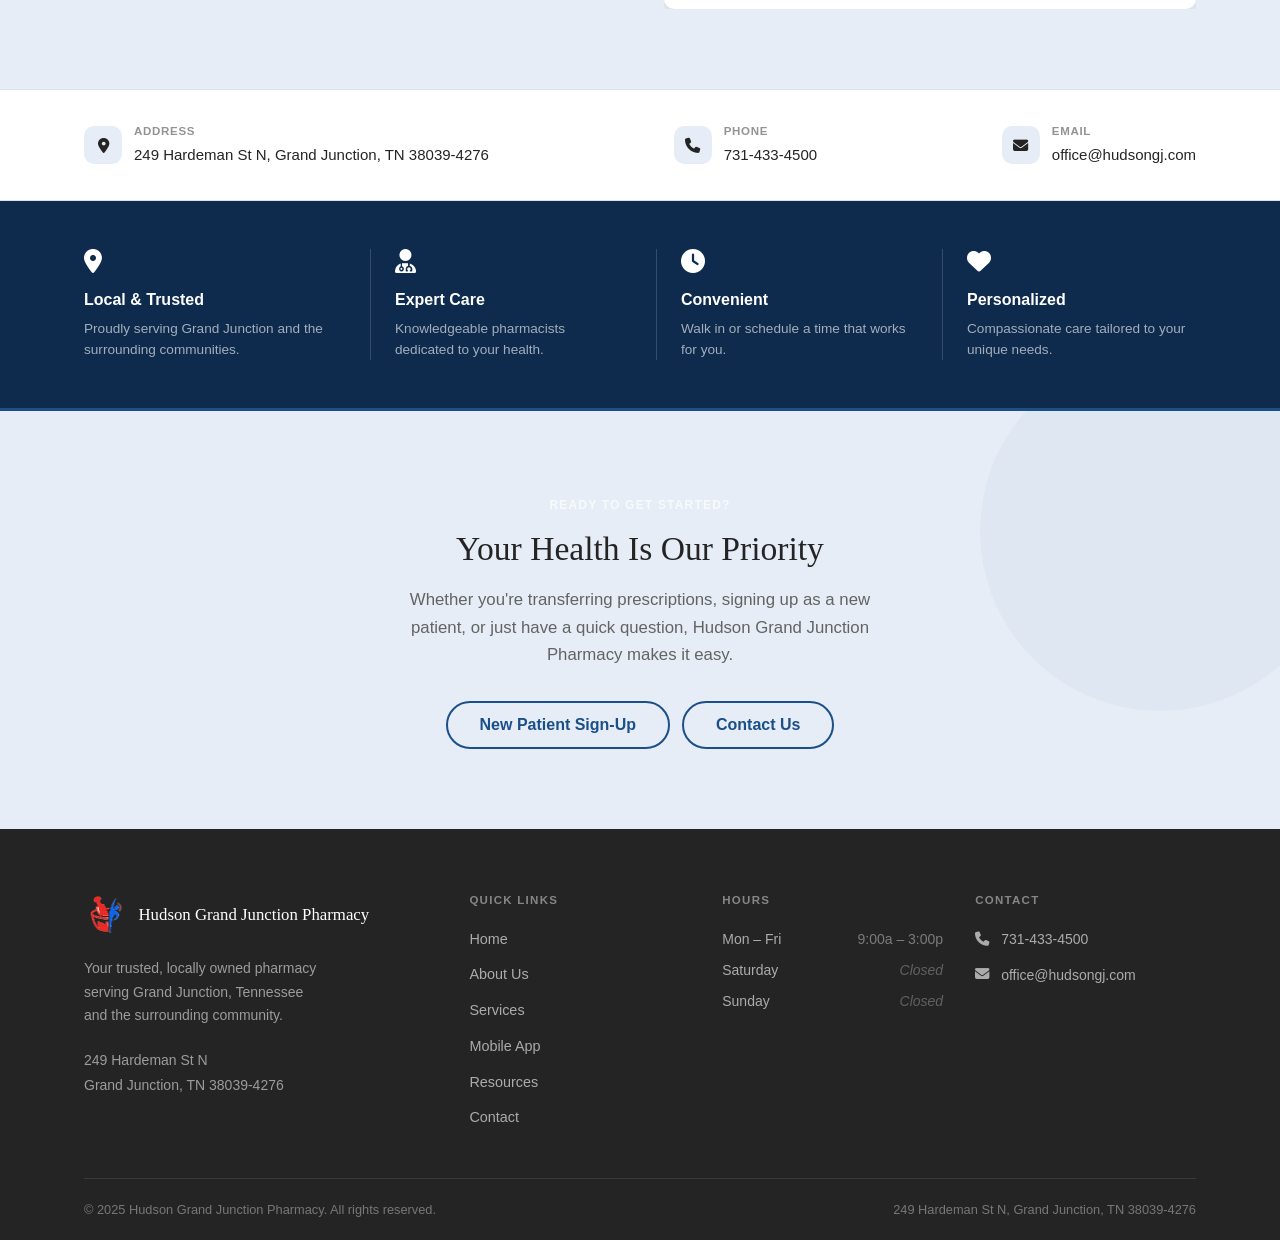
==== commit ee7e9cd0: "Remove online refill requests and rebuild New Patient form for HIPAA compliance Refill buttons route" ====
--- a/index.html
+++ b/index.html
@@ -48,17 +48,13 @@
         </ul>
         <!-- These buttons are visible only in the mobile nav panel -->
         <div class="nav-mobile-actions">
-          <a href="contact.html" class="btn btn-accent btn-lg">Refill a Prescription</a>
-          <!-- TODO: Replace # with your new patient registration URL -->
-          <a href="contact.html" class="btn btn-outline btn-lg">New Patient Sign-Up</a>
+          <a href="contact.html#new-patient-request" class="btn btn-outline btn-lg">New Patient Sign-Up</a>
         </div>
       </nav>
 
       <!-- Desktop action buttons -->
       <div class="header-actions">
-        <a href="contact.html" class="btn btn-accent">Refill Rx</a>
-        <!-- TODO: Replace # with your new patient registration URL -->
-        <a href="contact.html" class="btn btn-outline">New Patient</a>
+        <a href="contact.html#new-patient-request" class="btn btn-outline">New Patient</a>
       </div>
 
       <button
@@ -109,9 +105,7 @@
             </p>
 
             <div class="hero-actions">
-              <a href="contact.html" class="btn btn-accent btn-lg">Refill a Prescription</a>
-              <!-- TODO: Replace # with your new patient registration URL -->
-              <a href="contact.html" class="btn btn-outline btn-lg">New Patient? Start Here</a>
+              <a href="contact.html#new-patient-request" class="btn btn-outline btn-lg">New Patient? Start Here</a>
             </div>
 
             <div class="hero-note">
@@ -472,9 +466,7 @@
           have a quick question, Hudson Grand Junction Pharmacy makes it easy.
         </p>
         <div class="btn-group">
-          <a href="contact.html" class="btn btn-accent btn-lg">Refill a Prescription</a>
-          <!-- TODO: Replace # with your new patient registration URL -->
-          <a href="contact.html" class="btn btn-outline btn-lg">New Patient Sign-Up</a>
+          <a href="contact.html#new-patient-request" class="btn btn-outline btn-lg">New Patient Sign-Up</a>
           <a href="contact.html" class="btn btn-outline btn-lg">Contact Us</a>
         </div>
       </div>
--- a/styles.css
+++ b/styles.css
@@ -718,7 +718,7 @@
 
 .action-cards {
   display: grid;
-  grid-template-columns: repeat(4, 1fr);
+  grid-template-columns: repeat(3, 1fr);
   gap: var(--sp-5);
 }
 
@@ -1636,6 +1636,12 @@
   grid-template-columns: 1fr 1.5fr;
   gap: var(--sp-10);
   align-items: start;
+}
+
+.contact-forms-stack {
+  display: flex;
+  flex-direction: column;
+  gap: var(--sp-8);
 }
 
 .contact-info-block {
@@ -2103,7 +2109,7 @@
 
   /* Grid collapsing */
   .action-cards {
-    grid-template-columns: repeat(2, 1fr);
+    grid-template-columns: repeat(3, 1fr);
   }
 
   .welcome-grid,
@@ -2112,6 +2118,17 @@
   .app-intro-grid,
   .contact-page-grid {
     grid-template-columns: 1fr;
+  }
+
+  .benefit-callout-inner {
+    flex-direction: column;
+    gap: var(--sp-5);
+  }
+
+  .benefit-callout-icon {
+    width: 56px;
+    height: 56px;
+    font-size: 1.5rem;
   }
 
   .grid-2 {
@@ -2667,8 +2684,26 @@
   color: var(--clr-white);
 }
 
+.announcement-bar-inner span {
+  min-width: 0;
+  flex: 1 1 auto;
+}
+
 .announcement-bar-inner i {
   font-size: 0.95rem;
+  flex-shrink: 0;
+}
+
+@media (max-width: 640px) {
+  .announcement-bar-inner {
+    font-size: 0.8rem;
+    padding: var(--sp-2) var(--sp-4);
+    gap: var(--sp-2);
+  }
+
+  .announcement-bar-inner .fa-arrow-right {
+    display: none;
+  }
 }
 
 
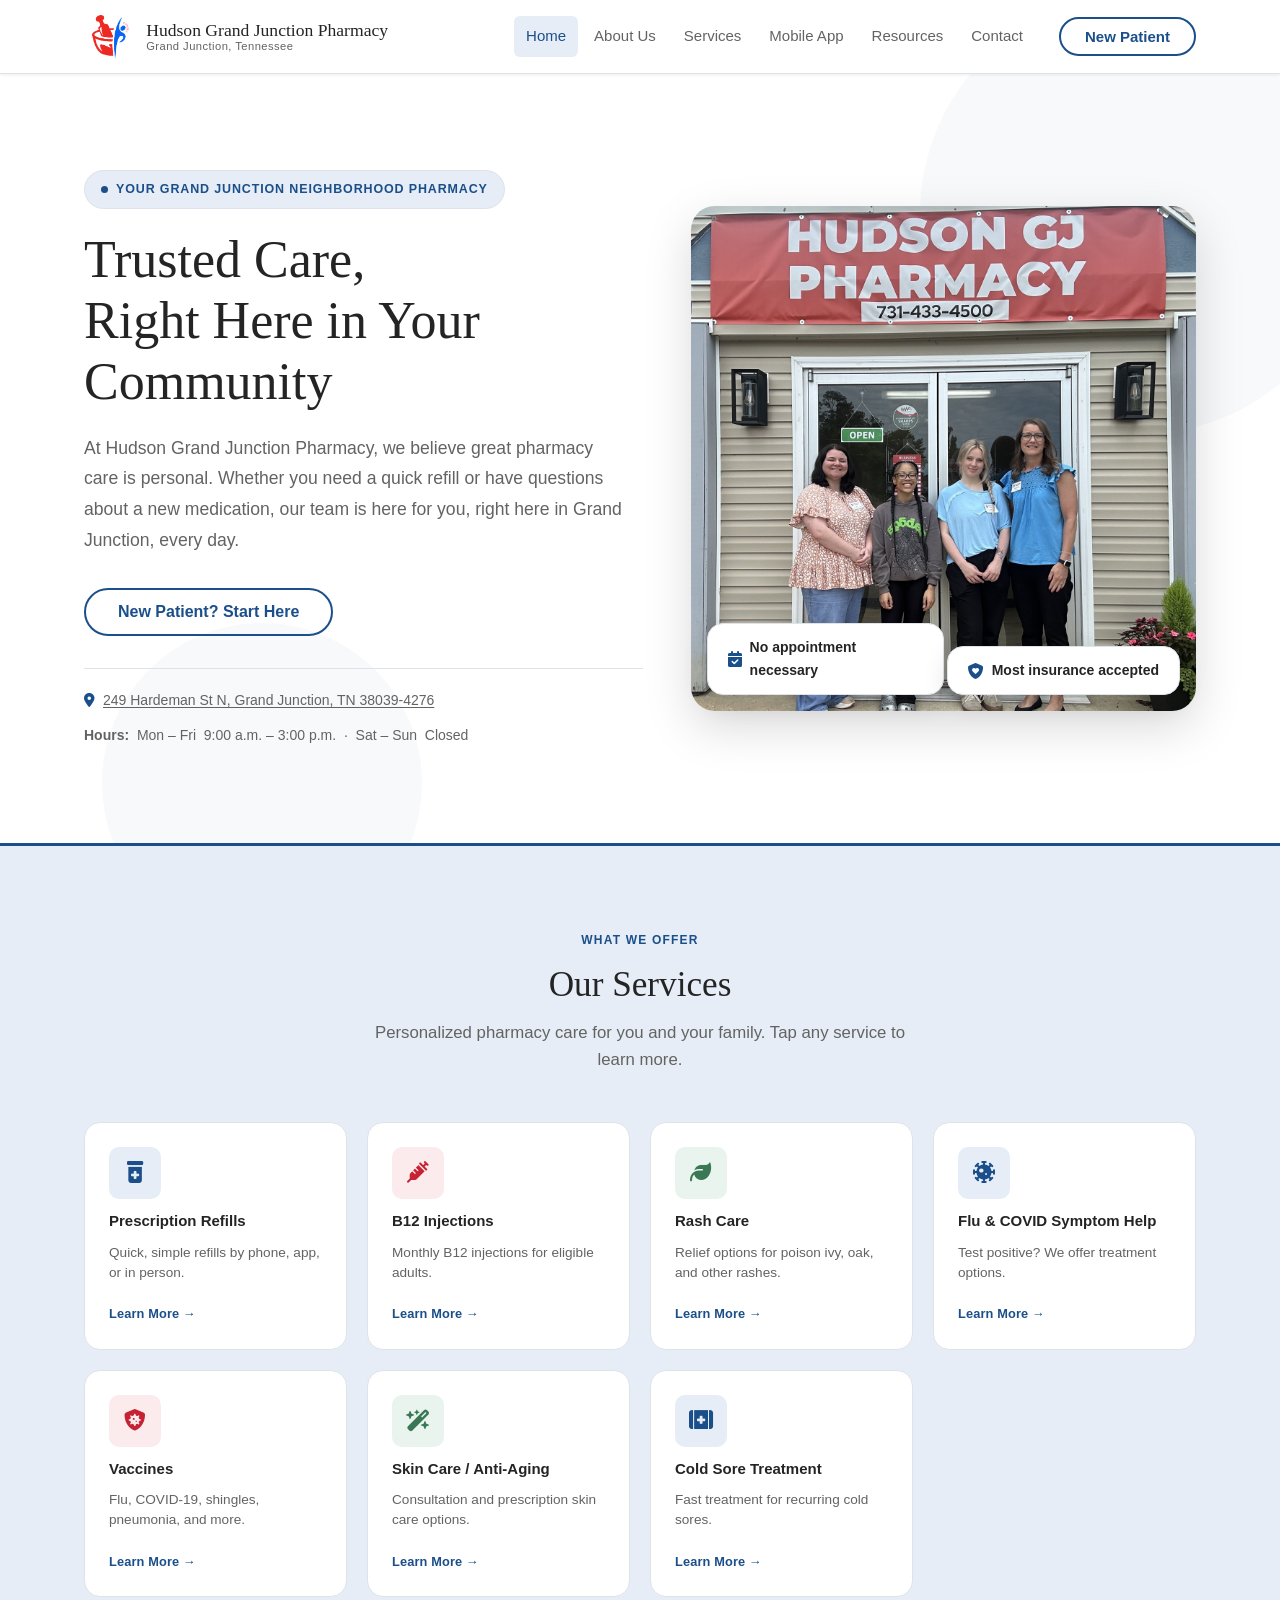
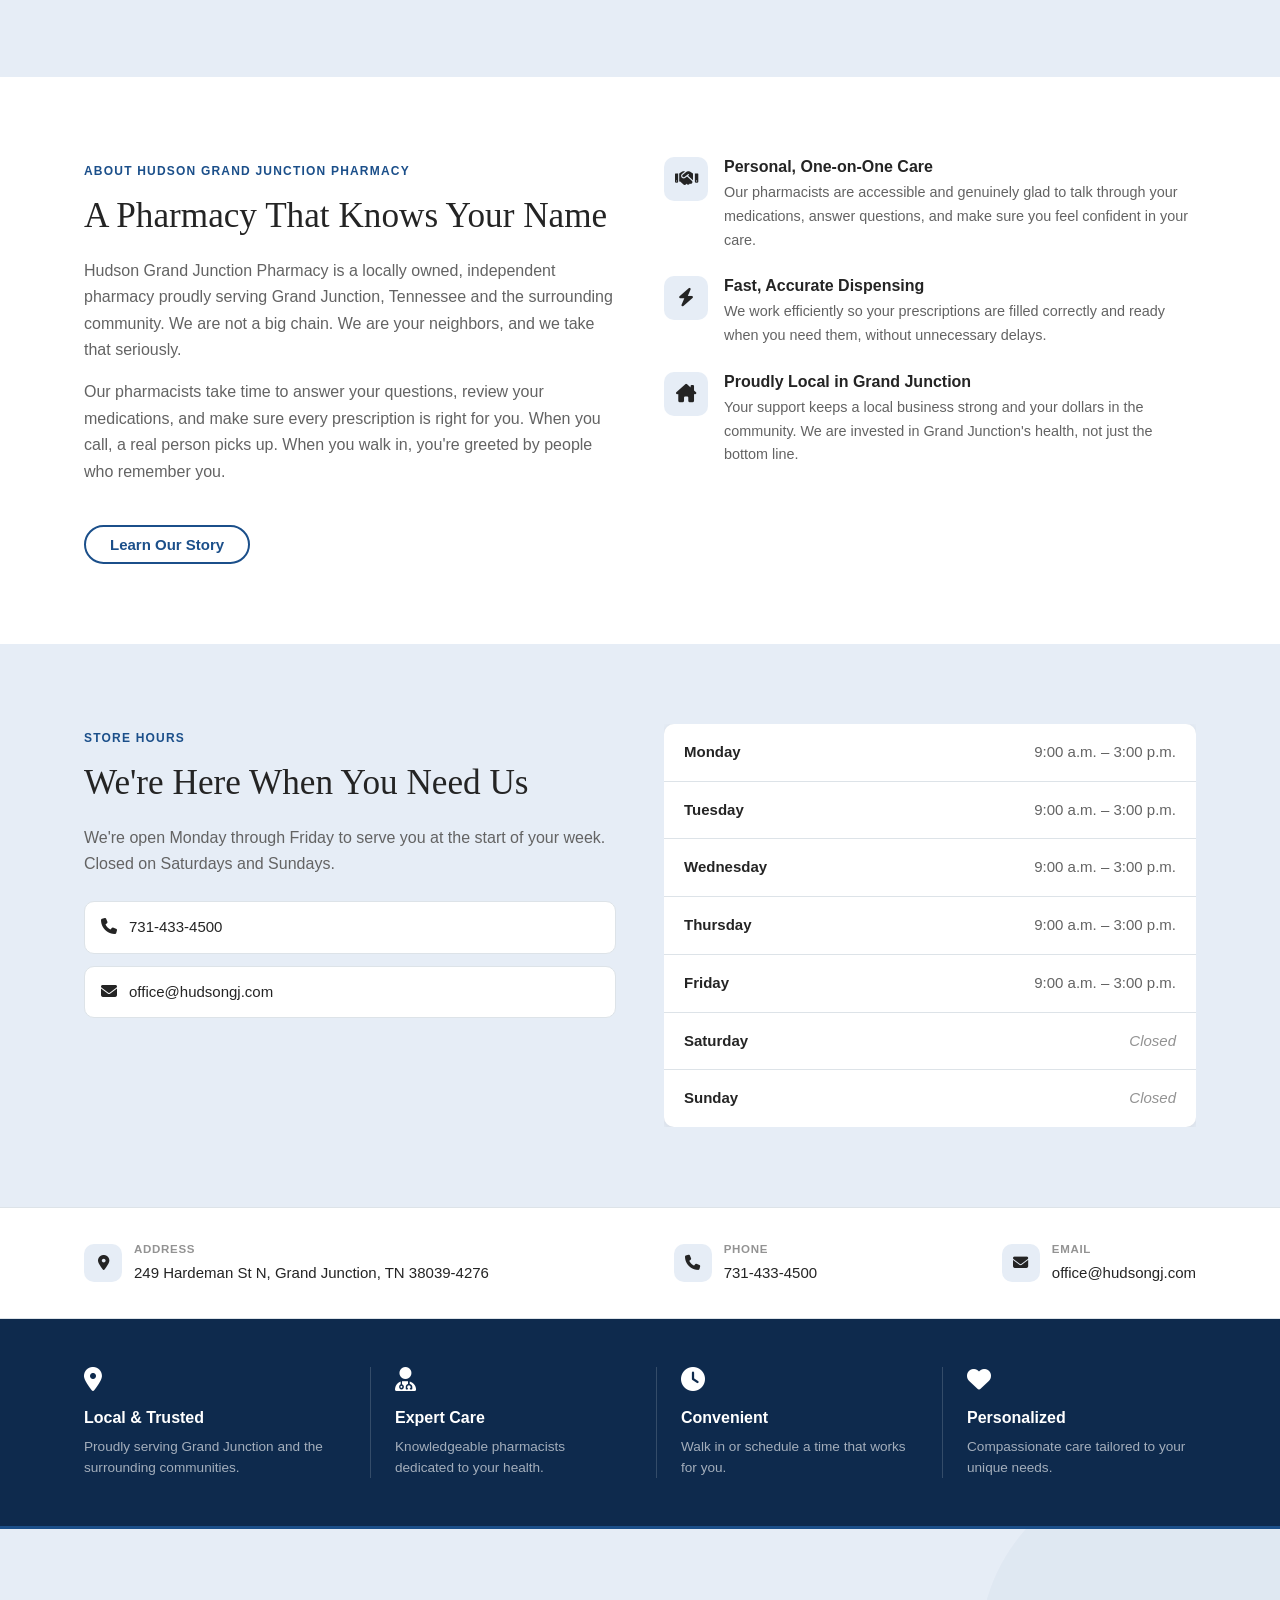
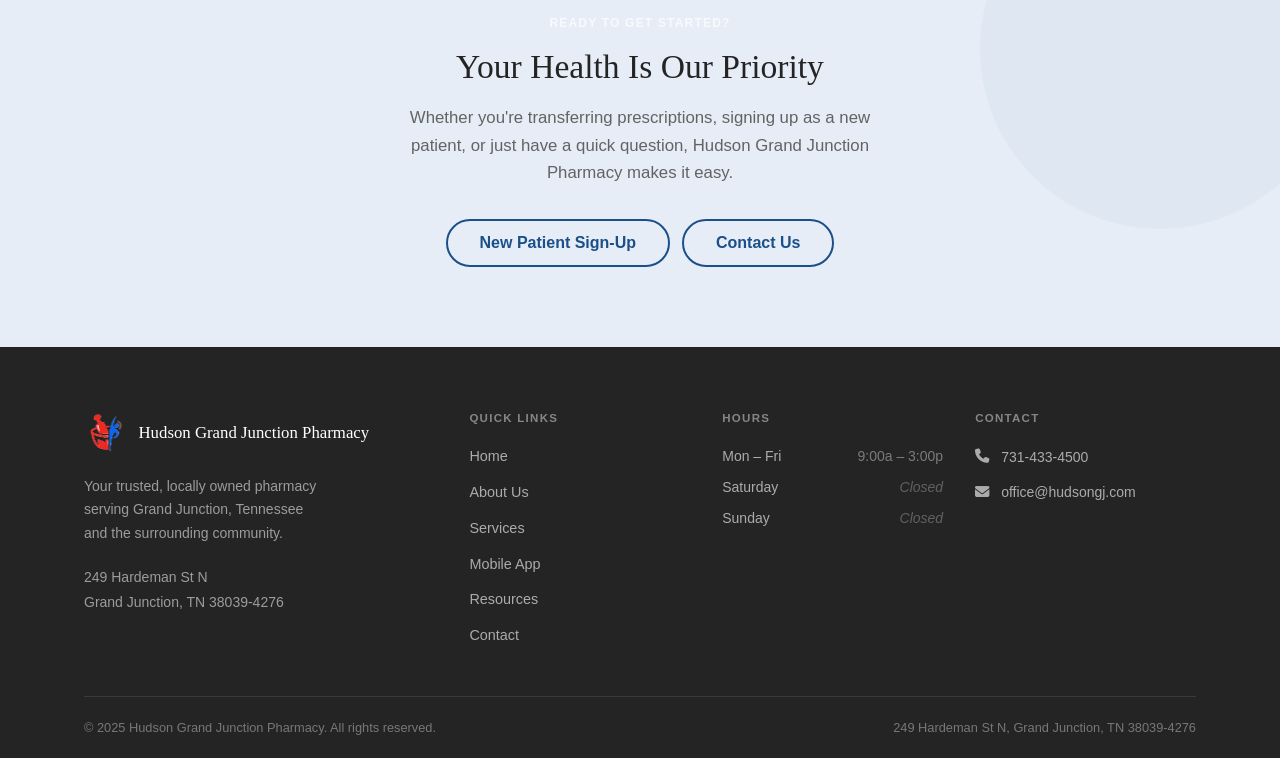
==== commit fd64ef85: "Disable TennCare Diaper Benefit sections (pharmacy not yet enrolled) Comments out the announcement b" ====
--- a/index.html
+++ b/index.html
@@ -11,8 +11,9 @@
 <body>
 
   <!-- ============================================================
-       ANNOUNCEMENT BAR
-       ============================================================ -->
+       ANNOUNCEMENT BAR (DISABLED 2026-09-23: TennCare Diaper Benefit
+       program not yet enrolled. Delete this comment wrapper, and the
+       matching END marker below, to re-enable once signed up.
   <div class="announcement-bar">
     <a href="resources.html#tenncare-diaper-benefit" class="announcement-bar-inner container">
       <i class="fa-solid fa-baby" aria-hidden="true"></i>
@@ -20,7 +21,7 @@
       <i class="fa-solid fa-arrow-right" aria-hidden="true"></i>
     </a>
   </div>
-  <!-- END ANNOUNCEMENT BAR -->
+  END ANNOUNCEMENT BAR -->
 
 
   <!-- ============================================================
@@ -149,8 +150,9 @@
 
 
     <!-- ────────────────────────────────────────────────────────
-         TENNCARE DIAPER BENEFIT CALLOUT
-         ──────────────────────────────────────────────────────── -->
+         TENNCARE DIAPER BENEFIT CALLOUT (DISABLED 2026-09-23: not yet
+         enrolled. Delete this comment wrapper, and the matching END
+         marker below, to re-enable once signed up.
     <section class="benefit-callout" aria-labelledby="benefit-callout-heading">
       <div class="container benefit-callout-inner">
 
@@ -185,7 +187,7 @@
 
       </div>
     </section>
-    <!-- END TENNCARE DIAPER BENEFIT CALLOUT -->
+    END TENNCARE DIAPER BENEFIT CALLOUT -->
 
 
     <!-- ────────────────────────────────────────────────────────
--- a/styles.css
+++ b/styles.css
@@ -385,7 +385,8 @@
   color: var(--clr-primary-dark);
 }
 
-/* Green - used for the TennCare Diaper Benefit callout */
+/* DISABLED 2026-09-23: TennCare Diaper Benefit callout button, not yet
+   enrolled. Delete this comment wrapper to re-enable once signed up.
 .btn-green {
   background-color: var(--clr-green);
   border-color: var(--clr-green);
@@ -398,6 +399,7 @@
   color: var(--clr-white);
   box-shadow: var(--sh-sm);
 }
+END DISABLED btn-green */
 
 /* Ghost */
 .btn-ghost {
@@ -2120,6 +2122,8 @@
     grid-template-columns: 1fr;
   }
 
+  /* DISABLED 2026-09-23: TennCare Diaper Benefit callout, not yet
+     enrolled. Delete this comment wrapper to re-enable once signed up.
   .benefit-callout-inner {
     flex-direction: column;
     gap: var(--sp-5);
@@ -2130,6 +2134,7 @@
     height: 56px;
     font-size: 1.5rem;
   }
+  END DISABLED benefit-callout responsive */
 
   .grid-2 {
     grid-template-columns: 1fr;
@@ -2658,7 +2663,12 @@
 }
 
 
-/* ─── Announcement Bar ──────────────────────────────────────── */
+/* DISABLED 2026-09-23: TennCare Diaper Benefit is not yet enrolled.
+   Delete this comment wrapper, and the matching END marker at the
+   bottom, to re-enable the announcement bar and benefit sections
+   once signed up.
+
+   ─── Announcement Bar ────────────────────────────────────────
 
 .announcement-bar {
   background-color: var(--clr-green);
@@ -2707,7 +2717,7 @@
 }
 
 
-/* ─── TennCare Diaper Benefit (Resources Page) ──────────────── */
+─── TennCare Diaper Benefit (Resources Page) ────────────────
 
 .benefit-highlight {
   background-color: var(--clr-green-light);
@@ -2784,7 +2794,7 @@
 }
 
 
-/* ─── TennCare Diaper Benefit Callout (Front Page) ──────────── */
+─── TennCare Diaper Benefit Callout (Front Page) ────────────
 
 .benefit-callout {
   background-color: var(--clr-green-light);
@@ -2848,3 +2858,5 @@
     padding: var(--sp-12) 0;
   }
 }
+
+END DISABLED announcement bar / benefit sections */
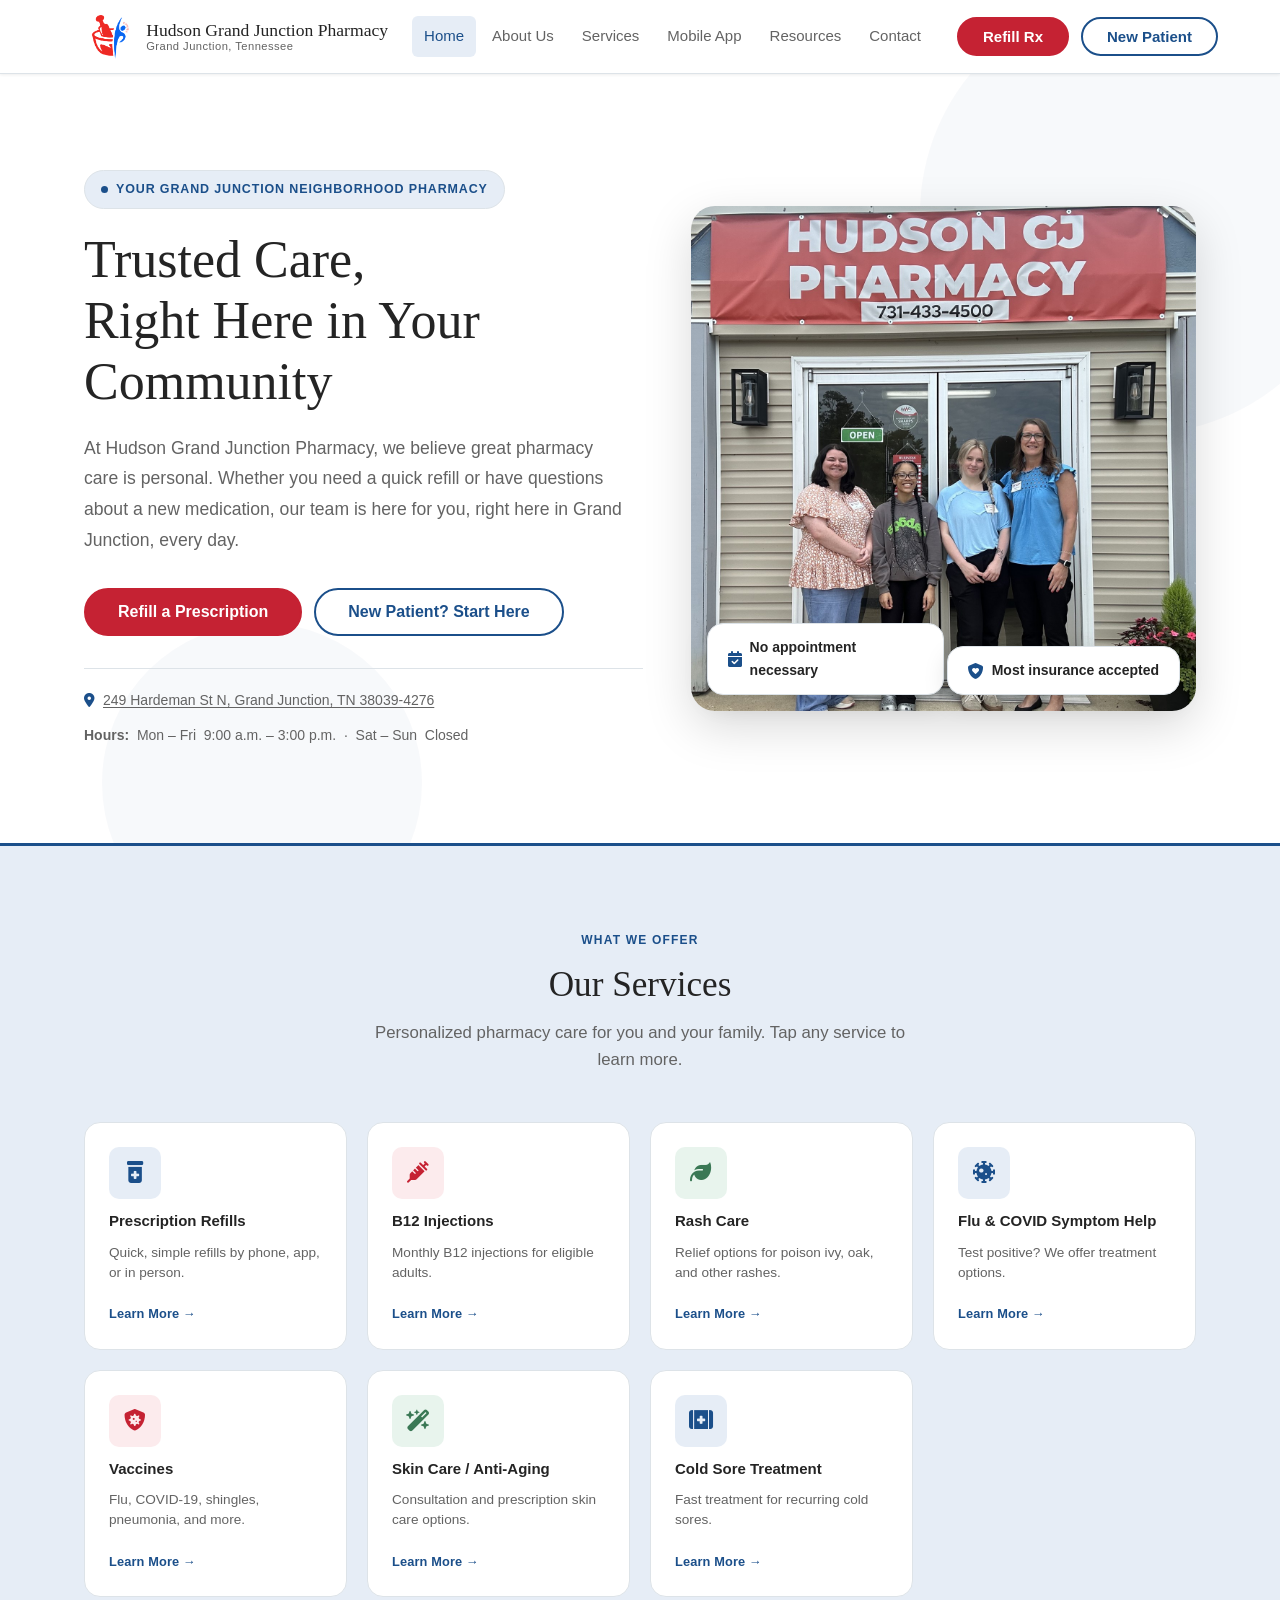
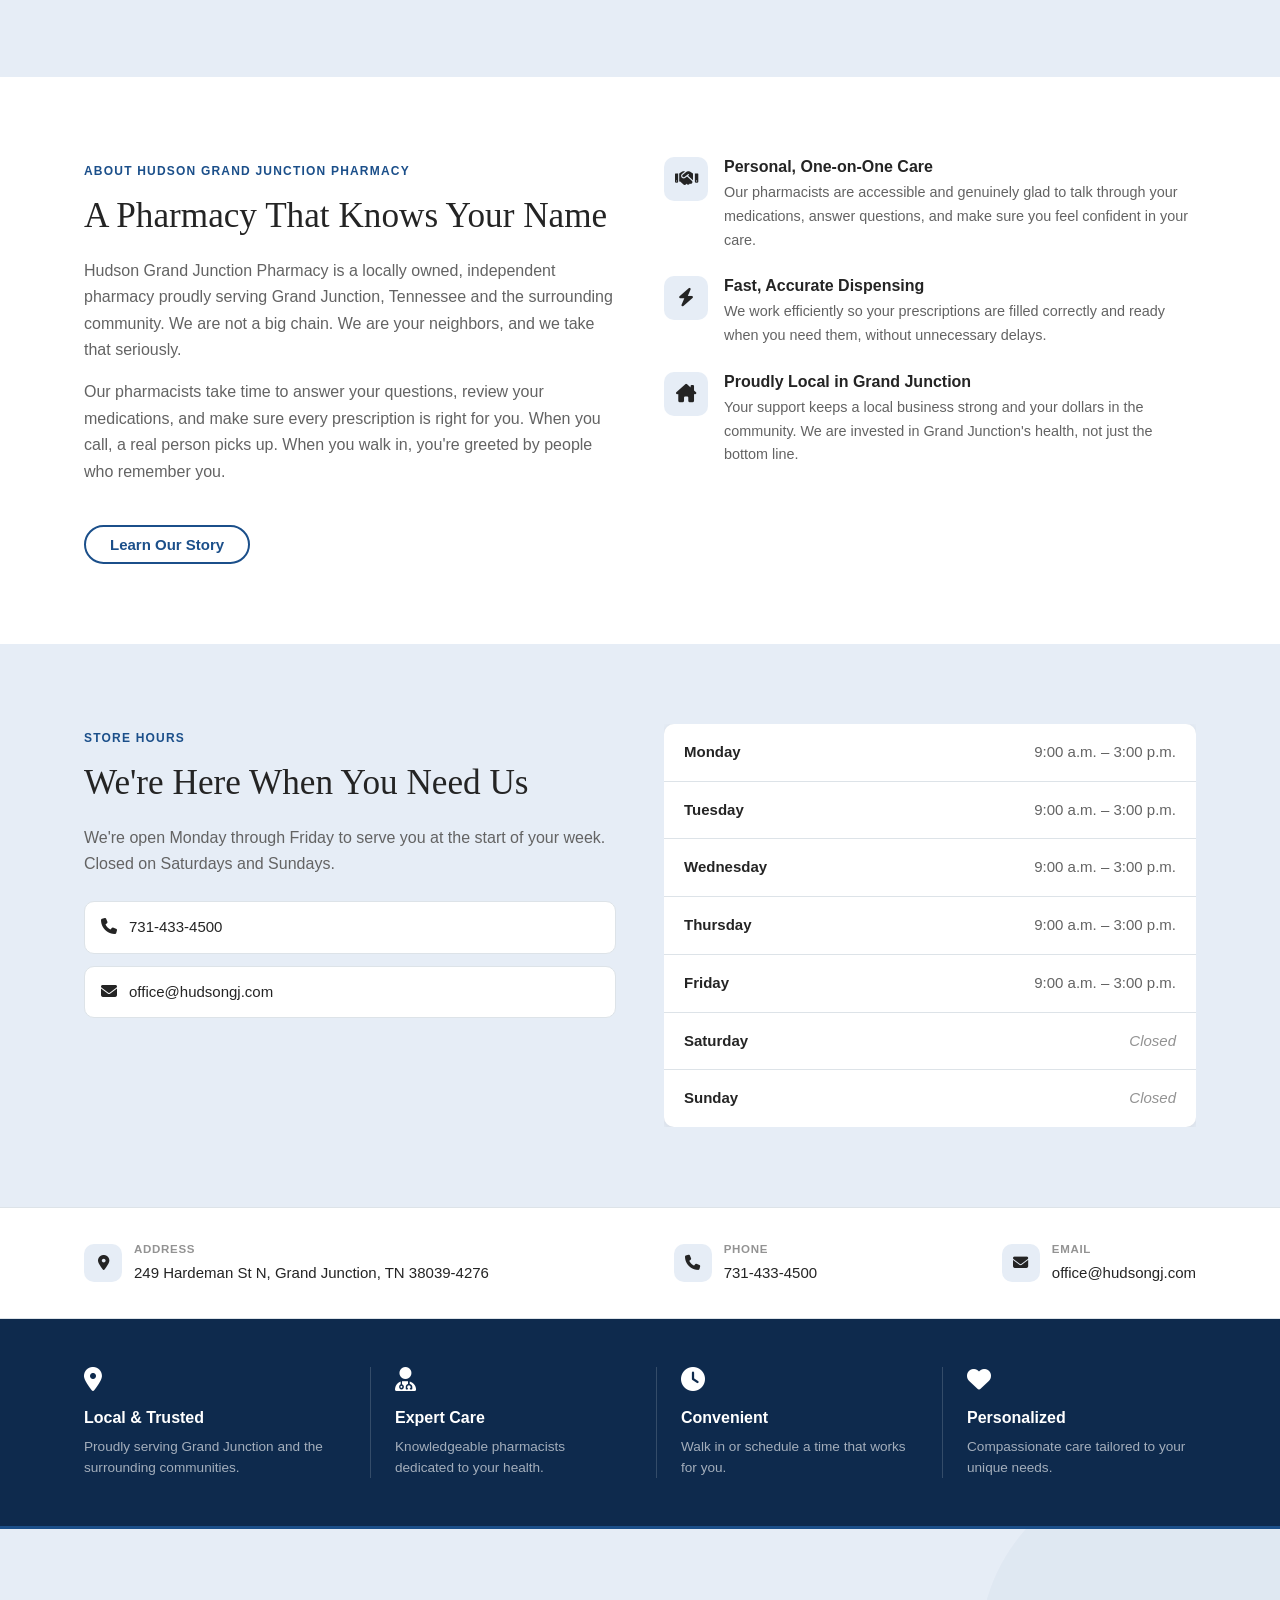
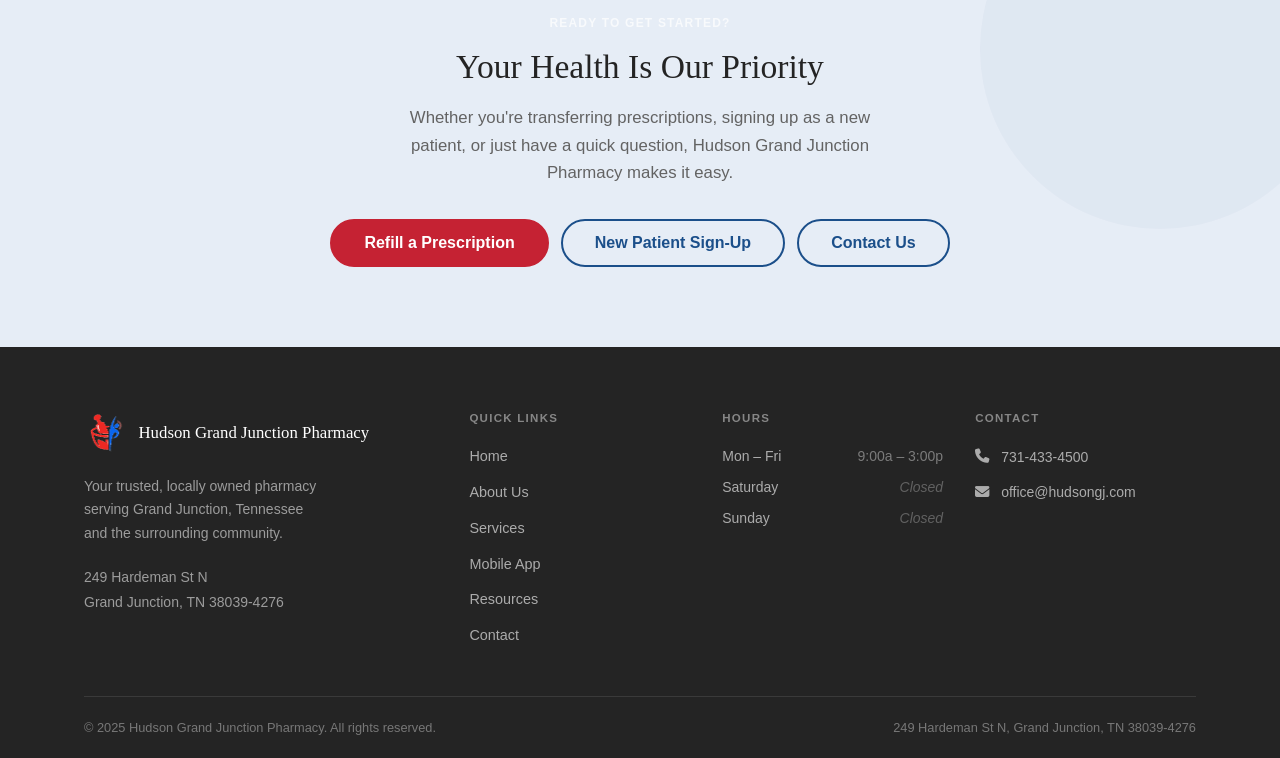
==== commit da663428: "Restore refill buttons via Rx365 and launch Rx365 mobile app page Refill buttons are back site-wide " ====
--- a/index.html
+++ b/index.html
@@ -49,12 +49,14 @@
         </ul>
         <!-- These buttons are visible only in the mobile nav panel -->
         <div class="nav-mobile-actions">
+          <a href="https://hudsongrandjunction.rx365.com/medications" class="btn btn-accent btn-lg" target="_blank" rel="noopener">Refill a Prescription</a>
           <a href="contact.html#new-patient-request" class="btn btn-outline btn-lg">New Patient Sign-Up</a>
         </div>
       </nav>
 
       <!-- Desktop action buttons -->
       <div class="header-actions">
+        <a href="https://hudsongrandjunction.rx365.com/medications" class="btn btn-accent" target="_blank" rel="noopener">Refill Rx</a>
         <a href="contact.html#new-patient-request" class="btn btn-outline">New Patient</a>
       </div>
 
@@ -106,6 +108,7 @@
             </p>
 
             <div class="hero-actions">
+              <a href="https://hudsongrandjunction.rx365.com/medications" class="btn btn-accent btn-lg" target="_blank" rel="noopener">Refill a Prescription</a>
               <a href="contact.html#new-patient-request" class="btn btn-outline btn-lg">New Patient? Start Here</a>
             </div>
 
@@ -468,6 +471,7 @@
           have a quick question, Hudson Grand Junction Pharmacy makes it easy.
         </p>
         <div class="btn-group">
+          <a href="https://hudsongrandjunction.rx365.com/medications" class="btn btn-accent btn-lg" target="_blank" rel="noopener">Refill a Prescription</a>
           <a href="contact.html#new-patient-request" class="btn btn-outline btn-lg">New Patient Sign-Up</a>
           <a href="contact.html" class="btn btn-outline btn-lg">Contact Us</a>
         </div>
--- a/styles.css
+++ b/styles.css
@@ -1346,6 +1346,15 @@
   line-height: 1;
 }
 
+.app-visual-logo {
+  width: 160px;
+  max-width: 45%;
+  height: auto;
+  border-radius: 22%;
+  background-color: var(--clr-white);
+  box-shadow: var(--sh-md);
+}
+
 .app-visual-label {
   font-size: 0.9rem;
   color: var(--clr-text-muted);
